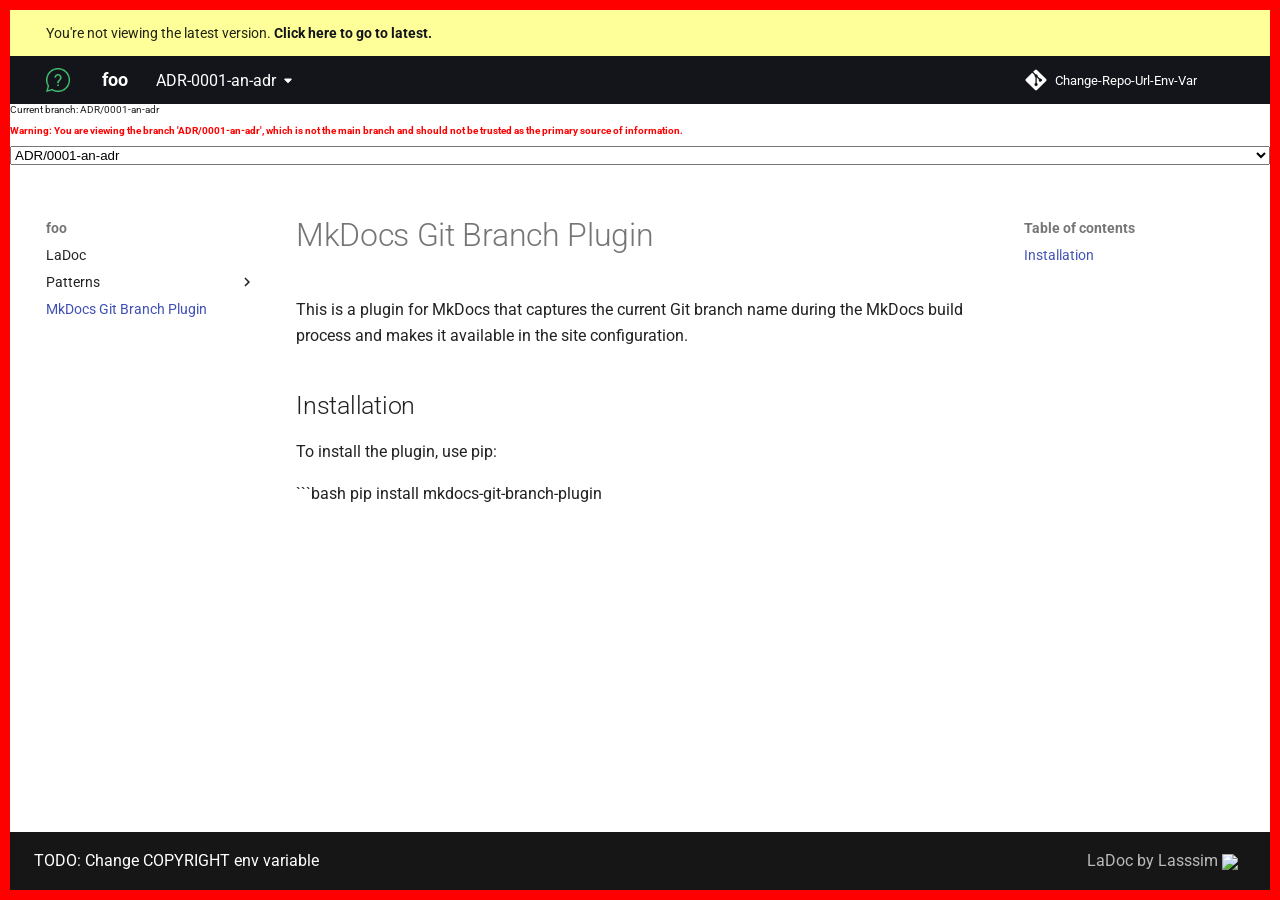
==== ADR-0001-an-adr/mkdocs_git_branch_plugin/index.html @ c7500084 "Deployed 7ccd0b5 to ADR-0001-an-adr with MkDocs 1.6.0 and mike 2.1.1" ====
<!doctype html>
<html lang="en" class="no-js">
  <head>
    
      <meta charset="utf-8">
      <meta name="viewport" content="width=device-width,initial-scale=1">
      
      
      
      
        <link rel="prev" href="../doc/patterns/video/">
      
      
      
      <link rel="icon" href="../assets/images/favicon.png">
      <meta name="generator" content="mkdocs-1.6.0, mkdocs-material-9.5.26">
    
    
      
        <title>MkDocs Git Branch Plugin - foo</title>
      
    
    
    
      <link rel="stylesheet" href="../assets/stylesheets/main.6543a935.min.css">
      
        
        <link rel="stylesheet" href="../assets/stylesheets/palette.06af60db.min.css">
      
      


    


    
    <style>

      
      body {
        border: 10px solid red;
      }
    </style>
    


    <style>
      .play-button-svg {
        width: 200px;
        height: auto;
        margin: 0 auto;
        margin-top: 10%;
        transition: 1s; 
        fill:#7c7c7c; 
        opacity: .5;
      }

      .play-button-svg:hover {
        fill: #a41d33;
        opacity: 1;
      }

      body > header > nav > a > img {
        width: 100% !important;
      }

    </style>


    
    
      
    
    <script src="https://cdnjs.cloudflare.com/ajax/libs/svg.js/3.1.1/svg.min.js" integrity="sha512-Aj0P6wguH3GVlCfbvTyMM90Zq886ePyMEYlZooRfx+3wcSYyUa6Uv4iAjoJ7yiWdKamqQzKp7yr/TkMQ8EEWbQ==" crossorigin="anonymous" referrerpolicy="no-referrer"></script>

    
      
        
        
        <link rel="preconnect" href="https://fonts.gstatic.com" crossorigin>
        <link rel="stylesheet" href="https://fonts.googleapis.com/css?family=Roboto:300,300i,400,400i,700,700i%7CRoboto+Mono:400,400i,700,700i&display=fallback">
        <style>:root{--md-text-font:"Roboto";--md-code-font:"Roboto Mono"}</style>
      
    
    
    <script>__md_scope=new URL("..",location),__md_hash=e=>[...e].reduce((e,_)=>(e<<5)-e+_.charCodeAt(0),0),__md_get=(e,_=localStorage,t=__md_scope)=>JSON.parse(_.getItem(t.pathname+"."+e)),__md_set=(e,_,t=localStorage,a=__md_scope)=>{try{t.setItem(a.pathname+"."+e,JSON.stringify(_))}catch(e){}}</script>
    
      

    
    
    
   <link href="../assets/stylesheets/glightbox.min.css" rel="stylesheet"/><style>
    html.glightbox-open { overflow: initial; height: 100%; }
    .gslide-title { margin-top: 0px; user-select: text; }
    .gslide-desc { color: #666; user-select: text; }
    .gslide-image img { background: white; }
    .gscrollbar-fixer { padding-right: 15px; }
    .gdesc-inner { font-size: 0.75rem; }
    body[data-md-color-scheme="slate"] .gdesc-inner { background: var(--md-default-bg-color);}
    body[data-md-color-scheme="slate"] .gslide-title { color: var(--md-default-fg-color);}
    body[data-md-color-scheme="slate"] .gslide-desc { color: var(--md-default-fg-color);}</style> <script src="../assets/javascripts/glightbox.min.js"></script></head>
  
  
    
    
    
    
    
    <body dir="ltr" data-md-color-scheme="default" data-md-color-primary="black" data-md-color-accent="indigo">
  
    
    <input class="md-toggle" data-md-toggle="drawer" type="checkbox" id="__drawer" autocomplete="off">
    <input class="md-toggle" data-md-toggle="search" type="checkbox" id="__search" autocomplete="off">
    <label class="md-overlay" for="__drawer"></label>
    <div data-md-component="skip">
      
        
        <a href="#mkdocs-git-branch-plugin" class="md-skip">
          Skip to content
        </a>
      
    </div>
    <div data-md-component="announce">
      
    </div>
    
      <div data-md-color-scheme="default" data-md-component="outdated" hidden>
        
          <aside class="md-banner md-banner--warning">
            <div class="md-banner__inner md-grid md-typeset">
              
  You're not viewing the latest version.
  <a href="../.."> 
    <strong>Click here to go to latest.</strong>
  </a>

            </div>
            <script>var el=document.querySelector("[data-md-component=outdated]"),outdated=__md_get("__outdated",sessionStorage);!0===outdated&&el&&(el.hidden=!1)</script>
          </aside>
        
      </div>
    
    
  
      

  

<header class="md-header md-header--shadow" data-md-component="header">
  <nav class="md-header__inner md-grid" aria-label="Header">
    <a href=".." title="foo" class="md-header__button md-logo" aria-label="foo" data-md-component="logo">
      
  <img src="../assets/images/logo.png" alt="logo">

    </a>
    <label class="md-header__button md-icon" for="__drawer">
      
      <svg xmlns="http://www.w3.org/2000/svg" viewBox="0 0 24 24"><path d="M3 6h18v2H3V6m0 5h18v2H3v-2m0 5h18v2H3v-2Z"/></svg>
    </label>
    <div class="md-header__title" data-md-component="header-title">
      <div class="md-header__ellipsis">
        <div class="md-header__topic">
          <span class="md-ellipsis">
            foo
          </span>
        </div>
        <div class="md-header__topic" data-md-component="header-topic">
          <span class="md-ellipsis">
            
              MkDocs Git Branch Plugin
            
          </span>
        </div>
      </div>
    </div>
    
      
    
    
    
    
    
      <div class="md-header__source">
        <a href="https://change-repo-url-env-var/me" title="Go to repository" class="md-source" data-md-component="source">
  <div class="md-source__icon md-icon">
    
    <svg xmlns="http://www.w3.org/2000/svg" viewBox="0 0 448 512"><!--! Font Awesome Free 6.5.2 by @fontawesome - https://fontawesome.com License - https://fontawesome.com/license/free (Icons: CC BY 4.0, Fonts: SIL OFL 1.1, Code: MIT License) Copyright 2024 Fonticons, Inc.--><path d="M439.55 236.05 244 40.45a28.87 28.87 0 0 0-40.81 0l-40.66 40.63 51.52 51.52c27.06-9.14 52.68 16.77 43.39 43.68l49.66 49.66c34.23-11.8 61.18 31 35.47 56.69-26.49 26.49-70.21-2.87-56-37.34L240.22 199v121.85c25.3 12.54 22.26 41.85 9.08 55a34.34 34.34 0 0 1-48.55 0c-17.57-17.6-11.07-46.91 11.25-56v-123c-20.8-8.51-24.6-30.74-18.64-45L142.57 101 8.45 235.14a28.86 28.86 0 0 0 0 40.81l195.61 195.6a28.86 28.86 0 0 0 40.8 0l194.69-194.69a28.86 28.86 0 0 0 0-40.81z"/></svg>
  </div>
  <div class="md-source__repository">
    Change-Repo-Url-Env-Var
  </div>
</a>
      </div>
    
  </nav>
  
</header>
    

  
    Current branch: ADR/0001-an-adr

    
      <p style="color: red; font-weight: bold;">Warning: You are viewing the branch 'ADR/0001-an-adr', which is not the main branch and should not be trusted as the primary source of information.</p>
       

    <select id="branchSelect" onchange="location = this.value;">
      
        <option value="/main">main</option>
      
        <option value="/ADR/0001-an-adr">ADR/0001-an-adr</option>
      
    </select>

    <script>
      document.getElementById("branchSelect").value = "/ADR/0001-an-adr";
    </script>
  




    <div class="md-container" data-md-component="container">
      
      
        
          
        
      
      <main class="md-main" data-md-component="main">
        <div class="md-main__inner md-grid">
          
            
              
              <div class="md-sidebar md-sidebar--primary" data-md-component="sidebar" data-md-type="navigation" >
                <div class="md-sidebar__scrollwrap">
                  <div class="md-sidebar__inner">
                    



<nav class="md-nav md-nav--primary" aria-label="Navigation" data-md-level="0">
  <label class="md-nav__title" for="__drawer">
    <a href=".." title="foo" class="md-nav__button md-logo" aria-label="foo" data-md-component="logo">
      
  <img src="../assets/images/logo.png" alt="logo">

    </a>
    foo
  </label>
  
    <div class="md-nav__source">
      <a href="https://change-repo-url-env-var/me" title="Go to repository" class="md-source" data-md-component="source">
  <div class="md-source__icon md-icon">
    
    <svg xmlns="http://www.w3.org/2000/svg" viewBox="0 0 448 512"><!--! Font Awesome Free 6.5.2 by @fontawesome - https://fontawesome.com License - https://fontawesome.com/license/free (Icons: CC BY 4.0, Fonts: SIL OFL 1.1, Code: MIT License) Copyright 2024 Fonticons, Inc.--><path d="M439.55 236.05 244 40.45a28.87 28.87 0 0 0-40.81 0l-40.66 40.63 51.52 51.52c27.06-9.14 52.68 16.77 43.39 43.68l49.66 49.66c34.23-11.8 61.18 31 35.47 56.69-26.49 26.49-70.21-2.87-56-37.34L240.22 199v121.85c25.3 12.54 22.26 41.85 9.08 55a34.34 34.34 0 0 1-48.55 0c-17.57-17.6-11.07-46.91 11.25-56v-123c-20.8-8.51-24.6-30.74-18.64-45L142.57 101 8.45 235.14a28.86 28.86 0 0 0 0 40.81l195.61 195.6a28.86 28.86 0 0 0 40.8 0l194.69-194.69a28.86 28.86 0 0 0 0-40.81z"/></svg>
  </div>
  <div class="md-source__repository">
    Change-Repo-Url-Env-Var
  </div>
</a>
    </div>
  
  <ul class="md-nav__list" data-md-scrollfix>
    
      
      
  
  
  
  
    <li class="md-nav__item">
      <a href=".." class="md-nav__link">
        
  
  <span class="md-ellipsis">
    LaDoc
  </span>
  

      </a>
    </li>
  

    
      
      
  
  
  
  
    
    
    
    
    <li class="md-nav__item md-nav__item--nested">
      
        
        
        <input class="md-nav__toggle md-toggle " type="checkbox" id="__nav_2" >
        
          
          <label class="md-nav__link" for="__nav_2" id="__nav_2_label" tabindex="0">
            
  
  <span class="md-ellipsis">
    Patterns
  </span>
  

            <span class="md-nav__icon md-icon"></span>
          </label>
        
        <nav class="md-nav" data-md-level="1" aria-labelledby="__nav_2_label" aria-expanded="false">
          <label class="md-nav__title" for="__nav_2">
            <span class="md-nav__icon md-icon"></span>
            Patterns
          </label>
          <ul class="md-nav__list" data-md-scrollfix>
            
              
                
  
  
  
  
    <li class="md-nav__item">
      <a href="../doc/patterns/code/" class="md-nav__link">
        
  
  <span class="md-ellipsis">
    Code
  </span>
  

      </a>
    </li>
  

              
            
              
                
  
  
  
  
    <li class="md-nav__item">
      <a href="../doc/patterns/svg_animation/" class="md-nav__link">
        
  
  <span class="md-ellipsis">
    Svg animation
  </span>
  

      </a>
    </li>
  

              
            
              
                
  
  
  
  
    <li class="md-nav__item">
      <a href="../doc/patterns/using_the_docs/" class="md-nav__link">
        
  
  <span class="md-ellipsis">
    Using the docs
  </span>
  

      </a>
    </li>
  

              
            
              
                
  
  
  
  
    <li class="md-nav__item">
      <a href="../doc/patterns/video/" class="md-nav__link">
        
  
  <span class="md-ellipsis">
    Video
  </span>
  

      </a>
    </li>
  

              
            
          </ul>
        </nav>
      
    </li>
  

    
      
      
  
  
    
  
  
  
    <li class="md-nav__item md-nav__item--active">
      
      <input class="md-nav__toggle md-toggle" type="checkbox" id="__toc">
      
      
        
      
      
        <label class="md-nav__link md-nav__link--active" for="__toc">
          
  
  <span class="md-ellipsis">
    MkDocs Git Branch Plugin
  </span>
  

          <span class="md-nav__icon md-icon"></span>
        </label>
      
      <a href="./" class="md-nav__link md-nav__link--active">
        
  
  <span class="md-ellipsis">
    MkDocs Git Branch Plugin
  </span>
  

      </a>
      
        

<nav class="md-nav md-nav--secondary" aria-label="Table of contents">
  
  
  
    
  
  
    <label class="md-nav__title" for="__toc">
      <span class="md-nav__icon md-icon"></span>
      Table of contents
    </label>
    <ul class="md-nav__list" data-md-component="toc" data-md-scrollfix>
      
        <li class="md-nav__item">
  <a href="#installation" class="md-nav__link">
    <span class="md-ellipsis">
      Installation
    </span>
  </a>
  
</li>
      
    </ul>
  
</nav>
      
    </li>
  

    
  </ul>
</nav>
                  </div>
                </div>
              </div>
            
            
              
              <div class="md-sidebar md-sidebar--secondary" data-md-component="sidebar" data-md-type="toc" >
                <div class="md-sidebar__scrollwrap">
                  <div class="md-sidebar__inner">
                    

<nav class="md-nav md-nav--secondary" aria-label="Table of contents">
  
  
  
    
  
  
    <label class="md-nav__title" for="__toc">
      <span class="md-nav__icon md-icon"></span>
      Table of contents
    </label>
    <ul class="md-nav__list" data-md-component="toc" data-md-scrollfix>
      
        <li class="md-nav__item">
  <a href="#installation" class="md-nav__link">
    <span class="md-ellipsis">
      Installation
    </span>
  </a>
  
</li>
      
    </ul>
  
</nav>
                  </div>
                </div>
              </div>
            
          
          
            <div class="md-content" data-md-component="content">
              <article class="md-content__inner md-typeset">
                
                  

  
  


<div><h1 id="mkdocs-git-branch-plugin">MkDocs Git Branch Plugin</h1>
<p>This is a plugin for MkDocs that captures the current Git branch name during the MkDocs build process and makes it available in the site configuration.</p>
<h2 id="installation">Installation</h2>
<p>To install the plugin, use pip:</p>
<p>```bash
pip install mkdocs-git-branch-plugin</p></div>












                
              </article>
            </div>
          
          
<script>var target=document.getElementById(location.hash.slice(1));target&&target.name&&(target.checked=target.name.startsWith("__tabbed_"))</script>
        </div>
        
      </main>
      
        <!--
  Copyright (c) 2016-2021 Martin Donath <martin.donath@squidfunk.com>

  Permission is hereby granted, free of charge, to any person obtaining a copy
  of this software and associated documentation files (the "Software"), to
  deal in the Software without restriction, including without limitation the
  rights to use, copy, modify, merge, publish, distribute, sublicense, and/or
  sell copies of the Software, and to permit persons to whom the Software is
  furnished to do so, subject to the following conditions:

  The above copyright notice and this permission notice shall be included in
  all copies or substantial portions of the Software.

  THE SOFTWARE IS PROVIDED "AS IS", WITHOUT WARRANTY OF ANY KIND, EXPRESS OR
  IMPLIED, INCLUDING BUT NOT LIMITED TO THE WARRANTIES OF MERCHANTABILITY,
  FITNESS FOR A PARTICULAR PURPOSE AND NON-INFRINGEMENT. IN NO EVENT SHALL THE
  AUTHORS OR COPYRIGHT HOLDERS BE LIABLE FOR ANY CLAIM, DAMAGES OR OTHER
  LIABILITY, WHETHER IN AN ACTION OF CONTRACT, TORT OR OTHERWISE, ARISING
  FROM, OUT OF OR IN CONNECTION WITH THE SOFTWARE OR THE USE OR OTHER DEALINGS
  IN THE SOFTWARE.
-->



<!-- Footer -->
<footer class="md-footer">


  <!-- Further information -->
  <div class="md-footer-meta md-typeset">
    <div class="md-footer-meta__inner md-grid">

      <!-- Copyright and theme information -->
      <div class="md-footer-copyright" style="padding: 0.6rem 0;">
        
          <div class="md-footer-copyright__highlight">
            TODO: Change COPYRIGHT env variable
          </div>
        
      </div>

      <div class="md-social">
        <a href="https://github.com/lasssim/ladoc">
          LaDoc by Lasssim 
          <img src="/img/lasssim_icon.svg" width="25px" style="vertical-align: middle;"> 
        </a>
      </div>

      <!-- Social links -->
    </div>
  </div>
</footer>
      
    </div>
    <div class="md-dialog" data-md-component="dialog">
      <div class="md-dialog__inner md-typeset"></div>
    </div>
    
    
    <script id="__config" type="application/json">{"base": "..", "features": [], "search": "../assets/javascripts/workers/search.b8dbb3d2.min.js", "translations": {"clipboard.copied": "Copied to clipboard", "clipboard.copy": "Copy to clipboard", "search.result.more.one": "1 more on this page", "search.result.more.other": "# more on this page", "search.result.none": "No matching documents", "search.result.one": "1 matching document", "search.result.other": "# matching documents", "search.result.placeholder": "Type to start searching", "search.result.term.missing": "Missing", "select.version": "Select version"}, "version": {"default": "main", "provider": "mike"}}</script>
    
    
    
      <script src="../assets/javascripts/bundle.ad660dcc.min.js"></script>
      
    

    <script>

    </script>

    <script>
    var elements = document.getElementsByClassName("lightgallery");
    for(var i=0; i<elements.length; i++) {
       lightGallery(elements[i]);
    }
    </script>

    <script>

    // https://codesandbox.io/s/move-dot-along-a-curve-uvbx6?file=/src/dot.js:0-751

    class AnimationSubject {

      constructor (svg, animation_subject) {
        this.svg = svg;
        this.animation_subject = animation_subject;

        this.hide();
        
        let bbox = this.animation_subject.getBBox();
        this.offset_x = bbox.x + bbox.width/2;
        this.offset_y = bbox.y + bbox.height/2;
      }

      move_to(point) {
        this.animation_subject.setAttribute(
          "transform",
          `translate(${point.x - this.offset_x}, ${point.y - this.offset_y})`
        );
        this.show();
      }


      hide() {
        this.animation_subject.style.display = "none";
      }

      show() {
        this.animation_subject.style.display = "block";
      }

    }

    class AnimationPath {
      constructor (svg, path) {
        this.svg = svg;
        this.path = path;

        this.hide();
      }

      draw_to(u) {
        let current_length = this.path.getTotalLength()-this.path.getTotalLength()*u;
        this.path.style.strokeDasharray = this.path.getTotalLength();
        this.path.style.strokeDashoffset = current_length;
        this.show();
      }

      hide() {
        this.path.style.display = "none";
      }

      show() {
        this.path.style.display = "block";
      }


    }

    class AnimationBase {

      constructor (svg, animator_element) {
        this.svg = svg;
        this.animator_element = animator_element;
        this.settings = animator_element.dataset;
        this.promise = null;

        let animation_object_id = this.settings["animates_object"];
        let animation_object_element = svg.querySelector(`[data-animation_object_id="${animation_object_id}"]`);

        let animation_object = null;
        if (this.settings["animation_clone_object"]) {
          animation_object = this.clone_subject(animation_object_element);
        } else {
          animation_object = animation_object_element;
        }
        
        this.animation_object = SVG(animation_object);

        this.hide();

        this.duration = parseInt(this.settings["animation_duration"]);
        this.times    = parseInt(this.settings["animation_times"]);
        this.fade_out_on_finish = this.settings["animation_fade_out_on_finish"];
      }

      start() {
        this.show();
        return this.promise = new Promise(resolve => {
          this.promise_resolve = resolve;
          var runner = this.animation_object.animate({ duration: this.duration, times: this.times });
          runner.after(this.onFinish.bind(this));
          this.animate(runner);
        });
      }

      animate(runner) {
        throw new Error('animate() must be implemented!');
      }

      onFinish() {
        console.log("Animation finished", this);
        if (this.fade_out_on_finish) {
          this.fade_out();
        }
        this.promise_resolve();
      }

      pause() {
      }

      resume() {
      }

      fade_out() {
        this.animation_object.animate().attr("opacity", 0).after(() => {
          this.hide();
        });
      }

      fade_in() {
        this.show();
        this.animation_object.attr("opacity", 0);
        this.animation_object.animate().attr("opacity", 1)
      }

      hide() {
        this.animation_object.hide();
      }

      show() {
        this.animation_object.attr("opacity", 1);
        this.animation_object.show();
      }

      clone_subject(animation_subject_element) {
        let new_node = animation_subject_element.cloneNode(true);
        this.svg.appendChild(new_node);
        return new_node;
      }
    }

    class AnimationFadeIn extends AnimationBase {
      constructor (svg, animator_element) {
        super(svg, animator_element);
        this.hide();
      }

      animate(runner) {
        this.fade_in();
      }
    }

    class AnimationRotate extends AnimationBase {
      constructor (svg, animator_element) {
        super(svg, animator_element);
        this.degrees = parseInt(this.settings["animation_degrees"]);
      }

      animate(runner) {
        runner.rotate(this.degrees);
      }
    }

    class AnimationMoveOnPath extends AnimationBase {
      constructor (svg, animator_element) {
        super(svg, animator_element);
        this.path = SVG(this.animator_element.querySelector("path"));
        this.path.hide();
        this.length = this.path.length();
      }

      animate(runner) {
        runner.during((pos) => {
          var p = this.path.pointAt(pos * this.length)
          this.animation_object.center(p.x, p.y)
        })
      }
    }


    class AnimationMoveOnPath2 {
      constructor (svg, animation_path_element, on_finish) {
        this.svg = svg;
        this.animation_path_element = animation_path_element.querySelector("path");
        this.animation_path = new AnimationPath(svg, this.animation_path_element);
        this.settings = animation_path_element.dataset;
        this.promise = null;

        let animation_object_id = this.settings["animates_object"];
        let animation_object_element = svg.querySelector(`[data-animation_object_id="${animation_object_id}"]`);

        let animation_subject = null;
        if (this.settings["animation_clone_object"]) {
          animation_subject = this.clone_subject(animation_object_element);
        } else {
          animation_subject = animation_object_element;
        }

        this.animation_subject = new AnimationSubject(this.svg, animation_subject)
      
        this.u = 0;
        this.isAnimating = true;
        this.duration = parseInt(animation_path_element.dataset["animation_duration"]);
      }


      start() {
        return this.promise = new Promise(resolve => {
          this.u = 0;
          this.tZero = Date.now();
          requestAnimationFrame(() => this.run());
          this.promise_resolve = resolve;
        });
      }

      run() {
        if (!this.isAnimating) {
          return;
        }

        this.u += (Date.now() - this.tZero) / this.duration;
        this.tZero = Date.now();

        if (this.u < 1) {
          // Keep requesting frames, till animation is ready
          requestAnimationFrame(() => this.run());
        
          let point = this.animation_path_element.getPointAtLength(this.u * this.animation_path_element.getTotalLength());
          this.animation_subject.move_to(point);

        } else {
          this.u = 1;
          this.onFinish();
        }

        if (!this.settings["animation_hide_path"]) {
          this.animation_path.draw_to(this.u);
        }
      }

      onFinish() {
        console.log("finished", this);
        this.promise_resolve();
      }

      pause() {
        this.isAnimating = false;
      }

      resume() {
        this.tZero = Date.now();
        this.isAnimating = true;
        requestAnimationFrame(() => this.run());
      }

      clone_subject(animation_subject_element) {
        let new_node = animation_subject_element.cloneNode(true);
        this.svg.appendChild(new_node);
        return new_node;
      }
    }

    class SVGAnimation {
      constructor (svg, animation_elements) {
        this.svg = svg

        this.animation_sequence = Array.from(animation_elements).reduce((r, a) => {
          let animation_order = parseFloat(a.dataset["animation_order"])*10000000;
          let animation_class = eval("Animation" + a.dataset["animation_type"]);
          let animation = new animation_class(svg, a);
          console.log(animation_order);
          r[animation_order] = [...r[animation_order] || [], animation];
          return r;
        }, {});

        //this.add_play_button2();
        this.add_play_button();
      }

      run() {
        console.log(this.animation_sequence);
        this.animate_step(Object.entries(this.animation_sequence));

      }

      animate_step(animation_sequence) {
        let current_animation_step = animation_sequence.shift();
        console.log(current_animation_step);
        if (current_animation_step) {
          let current_animation_step_promises = current_animation_step[1].map(
            animation => animation.start()
          );
          
          return Promise.all(current_animation_step_promises).then(
            _ => this.animate_step(animation_sequence)
          );
        } else {
          return Promise.resolve();
        }
      }

      add_play_button() {
        let play_button = this.svg.querySelector(`[data-animation_play_button="1"]`);

        if (play_button) {
//          play_button.remove();
//          this.svg.appendChild(play_button);
          play_button.querySelector("path").removeAttribute("pointer-events");
          play_button.setAttribute("class", "play-button-svg");
          play_button.onclick = () => this.run();
        }
      }

      add_play_button2() {
        var circle = document.createElementNS("http://www.w3.org/2000/svg", "ellipse");
        circle.setAttributeNS(null, "cx", 303);
        circle.setAttributeNS(null, "cy", 421);
        circle.setAttributeNS(null, "rx", 40);
        circle.setAttributeNS(null, "ry", 40);
        circle.setAttributeNS(null, "fill", "#212f37");
        circle.setAttributeNS(null, "stroke-width", 4);
        
        var arrow = document.createElementNS("http://www.w3.org/2000/svg", "path");
        arrow.setAttributeNS(null, "d", "M 288 394.34 L 328 421 L 288 447.67 Z");
        
        var g = document.createElementNS("http://www.w3.org/2000/svg", "g");
        g.setAttribute("class", "play-button-svg");

        var g_element = this.svg.appendChild(g);
        g.appendChild(circle);
        g.appendChild(arrow);

        var self = this;
        g.onclick = function() {
          self.run();
        }
      }
    }

    svgs = document.getElementsByTagName("svg");

    animatable_svgs = [];

    for (let svg of svgs) {
      animation_elements = svg.querySelectorAll('[data-animation_type]');
      if (animation_elements.length > 0) {
        svg_animation = new SVGAnimation(svg, animation_elements);
        animatable_svgs.push(svg_animation);
      }
    }

    //animatable_svgs[0].run();

    </script>

  <script id="init-glightbox">const lightbox = GLightbox({"touchNavigation": true, "loop": false, "zoomable": true, "draggable": true, "openEffect": "zoom", "closeEffect": "zoom", "slideEffect": "slide"});
document$.subscribe(() => { lightbox.reload() });
</script></body>
</html>
---- ADR-0001-an-adr/assets/stylesheets/main.6543a935.min.css ----
@charset "UTF-8";html{-webkit-text-size-adjust:none;-moz-text-size-adjust:none;text-size-adjust:none;box-sizing:border-box}*,:after,:before{box-sizing:inherit}@media (prefers-reduced-motion){*,:after,:before{transition:none!important}}body{margin:0}a,button,input,label{-webkit-tap-highlight-color:transparent}a{color:inherit;text-decoration:none}hr{border:0;box-sizing:initial;display:block;height:.05rem;overflow:visible;padding:0}small{font-size:80%}sub,sup{line-height:1em}img{border-style:none}table{border-collapse:initial;border-spacing:0}td,th{font-weight:400;vertical-align:top}button{background:#0000;border:0;font-family:inherit;font-size:inherit;margin:0;padding:0}input{border:0;outline:none}:root{--md-primary-fg-color:#4051b5;--md-primary-fg-color--light:#5d6cc0;--md-primary-fg-color--dark:#303fa1;--md-primary-bg-color:#fff;--md-primary-bg-color--light:#ffffffb3;--md-accent-fg-color:#526cfe;--md-accent-fg-color--transparent:#526cfe1a;--md-accent-bg-color:#fff;--md-accent-bg-color--light:#ffffffb3}[data-md-color-scheme=default]{color-scheme:light}[data-md-color-scheme=default] img[src$="#gh-dark-mode-only"],[data-md-color-scheme=default] img[src$="#only-dark"]{display:none}:root,[data-md-color-scheme=default]{--md-hue:225deg;--md-default-fg-color:#000000de;--md-default-fg-color--light:#0000008a;--md-default-fg-color--lighter:#00000052;--md-default-fg-color--lightest:#00000012;--md-default-bg-color:#fff;--md-default-bg-color--light:#ffffffb3;--md-default-bg-color--lighter:#ffffff4d;--md-default-bg-color--lightest:#ffffff1f;--md-code-fg-color:#36464e;--md-code-bg-color:#f5f5f5;--md-code-hl-color:#4287ff;--md-code-hl-color--light:#4287ff1a;--md-code-hl-number-color:#d52a2a;--md-code-hl-special-color:#db1457;--md-code-hl-function-color:#a846b9;--md-code-hl-constant-color:#6e59d9;--md-code-hl-keyword-color:#3f6ec6;--md-code-hl-string-color:#1c7d4d;--md-code-hl-name-color:var(--md-code-fg-color);--md-code-hl-operator-color:var(--md-default-fg-color--light);--md-code-hl-punctuation-color:var(--md-default-fg-color--light);--md-code-hl-comment-color:var(--md-default-fg-color--light);--md-code-hl-generic-color:var(--md-default-fg-color--light);--md-code-hl-variable-color:var(--md-default-fg-color--light);--md-typeset-color:var(--md-default-fg-color);--md-typeset-a-color:var(--md-primary-fg-color);--md-typeset-del-color:#f5503d26;--md-typeset-ins-color:#0bd57026;--md-typeset-kbd-color:#fafafa;--md-typeset-kbd-accent-color:#fff;--md-typeset-kbd-border-color:#b8b8b8;--md-typeset-mark-color:#ffff0080;--md-typeset-table-color:#0000001f;--md-typeset-table-color--light:rgba(0,0,0,.035);--md-admonition-fg-color:var(--md-default-fg-color);--md-admonition-bg-color:var(--md-default-bg-color);--md-warning-fg-color:#000000de;--md-warning-bg-color:#ff9;--md-footer-fg-color:#fff;--md-footer-fg-color--light:#ffffffb3;--md-footer-fg-color--lighter:#ffffff73;--md-footer-bg-color:#000000de;--md-footer-bg-color--dark:#00000052;--md-shadow-z1:0 0.2rem 0.5rem #0000000d,0 0 0.05rem #0000001a;--md-shadow-z2:0 0.2rem 0.5rem #0000001a,0 0 0.05rem #00000040;--md-shadow-z3:0 0.2rem 0.5rem #0003,0 0 0.05rem #00000059}.md-icon svg{fill:currentcolor;display:block;height:1.2rem;width:1.2rem}body{-webkit-font-smoothing:antialiased;-moz-osx-font-smoothing:grayscale;--md-text-font-family:var(--md-text-font,_),-apple-system,BlinkMacSystemFont,Helvetica,Arial,sans-serif;--md-code-font-family:var(--md-code-font,_),SFMono-Regular,Consolas,Menlo,monospace}aside,body,input{font-feature-settings:"kern","liga";color:var(--md-typeset-color);font-family:var(--md-text-font-family)}code,kbd,pre{font-feature-settings:"kern";font-family:var(--md-code-font-family)}:root{--md-typeset-table-sort-icon:url('data:image/svg+xml;charset=utf-8,<svg xmlns="http://www.w3.org/2000/svg" viewBox="0 0 24 24"><path d="m18 21-4-4h3V7h-3l4-4 4 4h-3v10h3M2 19v-2h10v2M2 13v-2h7v2M2 7V5h4v2H2Z"/></svg>');--md-typeset-table-sort-icon--asc:url('data:image/svg+xml;charset=utf-8,<svg xmlns="http://www.w3.org/2000/svg" viewBox="0 0 24 24"><path d="M19 17h3l-4 4-4-4h3V3h2M2 17h10v2H2M6 5v2H2V5m0 6h7v2H2v-2Z"/></svg>');--md-typeset-table-sort-icon--desc:url('data:image/svg+xml;charset=utf-8,<svg xmlns="http://www.w3.org/2000/svg" viewBox="0 0 24 24"><path d="M19 7h3l-4-4-4 4h3v14h2M2 17h10v2H2M6 5v2H2V5m0 6h7v2H2v-2Z"/></svg>')}.md-typeset{-webkit-print-color-adjust:exact;color-adjust:exact;font-size:.8rem;line-height:1.6}@media print{.md-typeset{font-size:.68rem}}.md-typeset blockquote,.md-typeset dl,.md-typeset figure,.md-typeset ol,.md-typeset pre,.md-typeset ul{margin-bottom:1em;margin-top:1em}.md-typeset h1{color:var(--md-default-fg-color--light);font-size:2em;line-height:1.3;margin:0 0 1.25em}.md-typeset h1,.md-typeset h2{font-weight:300;letter-spacing:-.01em}.md-typeset h2{font-size:1.5625em;line-height:1.4;margin:1.6em 0 .64em}.md-typeset h3{font-size:1.25em;font-weight:400;letter-spacing:-.01em;line-height:1.5;margin:1.6em 0 .8em}.md-typeset h2+h3{margin-top:.8em}.md-typeset h4{font-weight:700;letter-spacing:-.01em;margin:1em 0}.md-typeset h5,.md-typeset h6{color:var(--md-default-fg-color--light);font-size:.8em;font-weight:700;letter-spacing:-.01em;margin:1.25em 0}.md-typeset h5{text-transform:uppercase}.md-typeset hr{border-bottom:.05rem solid var(--md-default-fg-color--lightest);display:flow-root;margin:1.5em 0}.md-typeset a{color:var(--md-typeset-a-color);word-break:break-word}.md-typeset a,.md-typeset a:before{transition:color 125ms}.md-typeset a:focus,.md-typeset a:hover{color:var(--md-accent-fg-color)}.md-typeset a:focus code,.md-typeset a:hover code{background-color:var(--md-accent-fg-color--transparent)}.md-typeset a code{color:currentcolor;transition:background-color 125ms}.md-typeset a.focus-visible{outline-color:var(--md-accent-fg-color);outline-offset:.2rem}.md-typeset code,.md-typeset kbd,.md-typeset pre{color:var(--md-code-fg-color);direction:ltr;font-variant-ligatures:none}@media print{.md-typeset code,.md-typeset kbd,.md-typeset pre{white-space:pre-wrap}}.md-typeset code{background-color:var(--md-code-bg-color);border-radius:.1rem;-webkit-box-decoration-break:clone;box-decoration-break:clone;font-size:.85em;padding:0 .2941176471em;word-break:break-word}.md-typeset code:not(.focus-visible){-webkit-tap-highlight-color:transparent;outline:none}.md-typeset pre{display:flow-root;line-height:1.4;position:relative}.md-typeset pre>code{-webkit-box-decoration-break:slice;box-decoration-break:slice;box-shadow:none;display:block;margin:0;outline-color:var(--md-accent-fg-color);overflow:auto;padding:.7720588235em 1.1764705882em;scrollbar-color:var(--md-default-fg-color--lighter) #0000;scrollbar-width:thin;touch-action:auto;word-break:normal}.md-typeset pre>code:hover{scrollbar-color:var(--md-accent-fg-color) #0000}.md-typeset pre>code::-webkit-scrollbar{height:.2rem;width:.2rem}.md-typeset pre>code::-webkit-scrollbar-thumb{background-color:var(--md-default-fg-color--lighter)}.md-typeset pre>code::-webkit-scrollbar-thumb:hover{background-color:var(--md-accent-fg-color)}.md-typeset kbd{background-color:var(--md-typeset-kbd-color);border-radius:.1rem;box-shadow:0 .1rem 0 .05rem var(--md-typeset-kbd-border-color),0 .1rem 0 var(--md-typeset-kbd-border-color),0 -.1rem .2rem var(--md-typeset-kbd-accent-color) inset;color:var(--md-default-fg-color);display:inline-block;font-size:.75em;padding:0 .6666666667em;vertical-align:text-top;word-break:break-word}.md-typeset mark{background-color:var(--md-typeset-mark-color);-webkit-box-decoration-break:clone;box-decoration-break:clone;color:inherit;word-break:break-word}.md-typeset abbr{border-bottom:.05rem dotted var(--md-default-fg-color--light);cursor:help;text-decoration:none}.md-typeset small{opacity:.75}[dir=ltr] .md-typeset sub,[dir=ltr] .md-typeset sup{margin-left:.078125em}[dir=rtl] .md-typeset sub,[dir=rtl] .md-typeset sup{margin-right:.078125em}[dir=ltr] .md-typeset blockquote{padding-left:.6rem}[dir=rtl] .md-typeset blockquote{padding-right:.6rem}[dir=ltr] .md-typeset blockquote{border-left:.2rem solid var(--md-default-fg-color--lighter)}[dir=rtl] .md-typeset blockquote{border-right:.2rem solid var(--md-default-fg-color--lighter)}.md-typeset blockquote{color:var(--md-default-fg-color--light);margin-left:0;margin-right:0}.md-typeset ul{list-style-type:disc}[dir=ltr] .md-typeset ol,[dir=ltr] .md-typeset ul{margin-left:.625em}[dir=rtl] .md-typeset ol,[dir=rtl] .md-typeset ul{margin-right:.625em}.md-typeset ol,.md-typeset ul{padding:0}.md-typeset ol:not([hidden]),.md-typeset ul:not([hidden]){display:flow-root}.md-typeset ol ol,.md-typeset ul ol{list-style-type:lower-alpha}.md-typeset ol ol ol,.md-typeset ul ol ol{list-style-type:lower-roman}[dir=ltr] .md-typeset ol li,[dir=ltr] .md-typeset ul li{margin-left:1.25em}[dir=rtl] .md-typeset ol li,[dir=rtl] .md-typeset ul li{margin-right:1.25em}.md-typeset ol li,.md-typeset ul li{margin-bottom:.5em}.md-typeset ol li blockquote,.md-typeset ol li p,.md-typeset ul li blockquote,.md-typeset ul li p{margin:.5em 0}.md-typeset ol li:last-child,.md-typeset ul li:last-child{margin-bottom:0}[dir=ltr] .md-typeset ol li ol,[dir=ltr] .md-typeset ol li ul,[dir=ltr] .md-typeset ul li ol,[dir=ltr] .md-typeset ul li ul{margin-left:.625em}[dir=rtl] .md-typeset ol li ol,[dir=rtl] .md-typeset ol li ul,[dir=rtl] .md-typeset ul li ol,[dir=rtl] .md-typeset ul li ul{margin-right:.625em}.md-typeset ol li ol,.md-typeset ol li ul,.md-typeset ul li ol,.md-typeset ul li ul{margin-bottom:.5em;margin-top:.5em}[dir=ltr] .md-typeset dd{margin-left:1.875em}[dir=rtl] .md-typeset dd{margin-right:1.875em}.md-typeset dd{margin-bottom:1.5em;margin-top:1em}.md-typeset img,.md-typeset svg,.md-typeset video{height:auto;max-width:100%}.md-typeset img[align=left]{margin:1em 1em 1em 0}.md-typeset img[align=right]{margin:1em 0 1em 1em}.md-typeset img[align]:only-child{margin-top:0}.md-typeset figure{display:flow-root;margin:1em auto;max-width:100%;text-align:center;width:-moz-fit-content;width:fit-content}.md-typeset figure img{display:block;margin:0 auto}.md-typeset figcaption{font-style:italic;margin:1em auto;max-width:24rem}.md-typeset iframe{max-width:100%}.md-typeset table:not([class]){background-color:var(--md-default-bg-color);border:.05rem solid var(--md-typeset-table-color);border-radius:.1rem;display:inline-block;font-size:.64rem;max-width:100%;overflow:auto;touch-action:auto}@media print{.md-typeset table:not([class]){display:table}}.md-typeset table:not([class])+*{margin-top:1.5em}.md-typeset table:not([class]) td>:first-child,.md-typeset table:not([class]) th>:first-child{margin-top:0}.md-typeset table:not([class]) td>:last-child,.md-typeset table:not([class]) th>:last-child{margin-bottom:0}.md-typeset table:not([class]) td:not([align]),.md-typeset table:not([class]) th:not([align]){text-align:left}[dir=rtl] .md-typeset table:not([class]) td:not([align]),[dir=rtl] .md-typeset table:not([class]) th:not([align]){text-align:right}.md-typeset table:not([class]) th{font-weight:700;min-width:5rem;padding:.9375em 1.25em;vertical-align:top}.md-typeset table:not([class]) td{border-top:.05rem solid var(--md-typeset-table-color);padding:.9375em 1.25em;vertical-align:top}.md-typeset table:not([class]) tbody tr{transition:background-color 125ms}.md-typeset table:not([class]) tbody tr:hover{background-color:var(--md-typeset-table-color--light);box-shadow:0 .05rem 0 var(--md-default-bg-color) inset}.md-typeset table:not([class]) a{word-break:normal}.md-typeset table th[role=columnheader]{cursor:pointer}[dir=ltr] .md-typeset table th[role=columnheader]:after{margin-left:.5em}[dir=rtl] .md-typeset table th[role=columnheader]:after{margin-right:.5em}.md-typeset table th[role=columnheader]:after{content:"";display:inline-block;height:1.2em;-webkit-mask-image:var(--md-typeset-table-sort-icon);mask-image:var(--md-typeset-table-sort-icon);-webkit-mask-repeat:no-repeat;mask-repeat:no-repeat;-webkit-mask-size:contain;mask-size:contain;transition:background-color 125ms;vertical-align:text-bottom;width:1.2em}.md-typeset table th[role=columnheader]:hover:after{background-color:var(--md-default-fg-color--lighter)}.md-typeset table th[role=columnheader][aria-sort=ascending]:after{background-color:var(--md-default-fg-color--light);-webkit-mask-image:var(--md-typeset-table-sort-icon--asc);mask-image:var(--md-typeset-table-sort-icon--asc)}.md-typeset table th[role=columnheader][aria-sort=descending]:after{background-color:var(--md-default-fg-color--light);-webkit-mask-image:var(--md-typeset-table-sort-icon--desc);mask-image:var(--md-typeset-table-sort-icon--desc)}.md-typeset__scrollwrap{margin:1em -.8rem;overflow-x:auto;touch-action:auto}.md-typeset__table{display:inline-block;margin-bottom:.5em;padding:0 .8rem}@media print{.md-typeset__table{display:block}}html .md-typeset__table table{display:table;margin:0;overflow:hidden;width:100%}@media screen and (max-width:44.984375em){.md-content__inner>pre{margin:1em -.8rem}.md-content__inner>pre code{border-radius:0}}.md-typeset .md-author{border-radius:100%;display:block;flex-shrink:0;height:1.6rem;overflow:hidden;position:relative;transition:color 125ms,transform 125ms;width:1.6rem}.md-typeset .md-author img{display:block}.md-typeset .md-author--more{background:var(--md-default-fg-color--lightest);color:var(--md-default-fg-color--lighter);font-size:.6rem;font-weight:700;line-height:1.6rem;text-align:center}.md-typeset .md-author--long{height:2.4rem;width:2.4rem}.md-typeset a.md-author{transform:scale(1)}.md-typeset a.md-author img{border-radius:100%;filter:grayscale(100%) opacity(75%);transition:filter 125ms}.md-typeset a.md-author:focus,.md-typeset a.md-author:hover{transform:scale(1.1);z-index:1}.md-typeset a.md-author:focus img,.md-typeset a.md-author:hover img{filter:grayscale(0)}.md-banner{background-color:var(--md-footer-bg-color);color:var(--md-footer-fg-color);overflow:auto}@media print{.md-banner{display:none}}.md-banner--warning{background-color:var(--md-warning-bg-color);color:var(--md-warning-fg-color)}.md-banner__inner{font-size:.7rem;margin:.6rem auto;padding:0 .8rem}[dir=ltr] .md-banner__button{float:right}[dir=rtl] .md-banner__button{float:left}.md-banner__button{color:inherit;cursor:pointer;transition:opacity .25s}.no-js .md-banner__button{display:none}.md-banner__button:hover{opacity:.7}html{font-size:125%;height:100%;overflow-x:hidden}@media screen and (min-width:100em){html{font-size:137.5%}}@media screen and (min-width:125em){html{font-size:150%}}body{background-color:var(--md-default-bg-color);display:flex;flex-direction:column;font-size:.5rem;min-height:100%;position:relative;width:100%}@media print{body{display:block}}@media screen and (max-width:59.984375em){body[data-md-scrolllock]{position:fixed}}.md-grid{margin-left:auto;margin-right:auto;max-width:61rem}.md-container{display:flex;flex-direction:column;flex-grow:1}@media print{.md-container{display:block}}.md-main{flex-grow:1}.md-main__inner{display:flex;height:100%;margin-top:1.5rem}.md-ellipsis{overflow:hidden;text-overflow:ellipsis}.md-toggle{display:none}.md-option{height:0;opacity:0;position:absolute;width:0}.md-option:checked+label:not([hidden]){display:block}.md-option.focus-visible+label{outline-color:var(--md-accent-fg-color);outline-style:auto}.md-skip{background-color:var(--md-default-fg-color);border-radius:.1rem;color:var(--md-default-bg-color);font-size:.64rem;margin:.5rem;opacity:0;outline-color:var(--md-accent-fg-color);padding:.3rem .5rem;position:fixed;transform:translateY(.4rem);z-index:-1}.md-skip:focus{opacity:1;transform:translateY(0);transition:transform .25s cubic-bezier(.4,0,.2,1),opacity 175ms 75ms;z-index:10}@page{margin:25mm}:root{--md-clipboard-icon:url('data:image/svg+xml;charset=utf-8,<svg xmlns="http://www.w3.org/2000/svg" viewBox="0 0 24 24"><path d="M19 21H8V7h11m0-2H8a2 2 0 0 0-2 2v14a2 2 0 0 0 2 2h11a2 2 0 0 0 2-2V7a2 2 0 0 0-2-2m-3-4H4a2 2 0 0 0-2 2v14h2V3h12V1Z"/></svg>')}.md-clipboard{border-radius:.1rem;color:var(--md-default-fg-color--lightest);cursor:pointer;height:1.5em;outline-color:var(--md-accent-fg-color);outline-offset:.1rem;position:absolute;right:.5em;top:.5em;transition:color .25s;width:1.5em;z-index:1}@media print{.md-clipboard{display:none}}.md-clipboard:not(.focus-visible){-webkit-tap-highlight-color:transparent;outline:none}:hover>.md-clipboard{color:var(--md-default-fg-color--light)}.md-clipboard:focus,.md-clipboard:hover{color:var(--md-accent-fg-color)}.md-clipboard:after{background-color:currentcolor;content:"";display:block;height:1.125em;margin:0 auto;-webkit-mask-image:var(--md-clipboard-icon);mask-image:var(--md-clipboard-icon);-webkit-mask-position:center;mask-position:center;-webkit-mask-repeat:no-repeat;mask-repeat:no-repeat;-webkit-mask-size:contain;mask-size:contain;width:1.125em}.md-clipboard--inline{cursor:pointer}.md-clipboard--inline code{transition:color .25s,background-color .25s}.md-clipboard--inline:focus code,.md-clipboard--inline:hover code{background-color:var(--md-accent-fg-color--transparent);color:var(--md-accent-fg-color)}.md-typeset .md-code__content{display:grid}@keyframes consent{0%{opacity:0;transform:translateY(100%)}to{opacity:1;transform:translateY(0)}}@keyframes overlay{0%{opacity:0}to{opacity:1}}.md-consent__overlay{animation:overlay .25s both;-webkit-backdrop-filter:blur(.1rem);backdrop-filter:blur(.1rem);background-color:#0000008a;height:100%;opacity:1;position:fixed;top:0;width:100%;z-index:5}.md-consent__inner{animation:consent .5s cubic-bezier(.1,.7,.1,1) both;background-color:var(--md-default-bg-color);border:0;border-radius:.1rem;bottom:0;box-shadow:0 0 .2rem #0000001a,0 .2rem .4rem #0003;max-height:100%;overflow:auto;padding:0;position:fixed;width:100%;z-index:5}.md-consent__form{padding:.8rem}.md-consent__settings{display:none;margin:1em 0}input:checked+.md-consent__settings{display:block}.md-consent__controls{margin-bottom:.8rem}.md-typeset .md-consent__controls .md-button{display:inline}@media screen and (max-width:44.984375em){.md-typeset .md-consent__controls .md-button{display:block;margin-top:.4rem;text-align:center;width:100%}}.md-consent label{cursor:pointer}.md-content{flex-grow:1;min-width:0}.md-content__inner{margin:0 .8rem 1.2rem;padding-top:.6rem}@media screen and (min-width:76.25em){[dir=ltr] .md-sidebar--primary:not([hidden])~.md-content>.md-content__inner{margin-left:1.2rem}[dir=ltr] .md-sidebar--secondary:not([hidden])~.md-content>.md-content__inner,[dir=rtl] .md-sidebar--primary:not([hidden])~.md-content>.md-content__inner{margin-right:1.2rem}[dir=rtl] .md-sidebar--secondary:not([hidden])~.md-content>.md-content__inner{margin-left:1.2rem}}.md-content__inner:before{content:"";display:block;height:.4rem}.md-content__inner>:last-child{margin-bottom:0}[dir=ltr] .md-content__button{float:right}[dir=rtl] .md-content__button{float:left}[dir=ltr] .md-content__button{margin-left:.4rem}[dir=rtl] .md-content__button{margin-right:.4rem}.md-content__button{margin:.4rem 0;padding:0}@media print{.md-content__button{display:none}}.md-typeset .md-content__button{color:var(--md-default-fg-color--lighter)}.md-content__button svg{display:inline;vertical-align:top}[dir=rtl] .md-content__button svg{transform:scaleX(-1)}[dir=ltr] .md-dialog{right:.8rem}[dir=rtl] .md-dialog{left:.8rem}.md-dialog{background-color:var(--md-default-fg-color);border-radius:.1rem;bottom:.8rem;box-shadow:var(--md-shadow-z3);min-width:11.1rem;opacity:0;padding:.4rem .6rem;pointer-events:none;position:fixed;transform:translateY(100%);transition:transform 0ms .4s,opacity .4s;z-index:4}@media print{.md-dialog{display:none}}.md-dialog--active{opacity:1;pointer-events:auto;transform:translateY(0);transition:transform .4s cubic-bezier(.075,.85,.175,1),opacity .4s}.md-dialog__inner{color:var(--md-default-bg-color);font-size:.7rem}.md-feedback{margin:2em 0 1em;text-align:center}.md-feedback fieldset{border:none;margin:0;padding:0}.md-feedback__title{font-weight:700;margin:1em auto}.md-feedback__inner{position:relative}.md-feedback__list{display:flex;flex-wrap:wrap;place-content:baseline center;position:relative}.md-feedback__list:hover .md-icon:not(:disabled){color:var(--md-default-fg-color--lighter)}:disabled .md-feedback__list{min-height:1.8rem}.md-feedback__icon{color:var(--md-default-fg-color--light);cursor:pointer;flex-shrink:0;margin:0 .1rem;transition:color 125ms}.md-feedback__icon:not(:disabled).md-icon:hover{color:var(--md-accent-fg-color)}.md-feedback__icon:disabled{color:var(--md-default-fg-color--lightest);pointer-events:none}.md-feedback__note{opacity:0;position:relative;transform:translateY(.4rem);transition:transform .4s cubic-bezier(.1,.7,.1,1),opacity .15s}.md-feedback__note>*{margin:0 auto;max-width:16rem}:disabled .md-feedback__note{opacity:1;transform:translateY(0)}.md-footer{background-color:var(--md-footer-bg-color);color:var(--md-footer-fg-color)}@media print{.md-footer{display:none}}.md-footer__inner{justify-content:space-between;overflow:auto;padding:.2rem}.md-footer__inner:not([hidden]){display:flex}.md-footer__link{align-items:end;display:flex;flex-grow:0.01;margin-bottom:.4rem;margin-top:1rem;max-width:100%;outline-color:var(--md-accent-fg-color);overflow:hidden;transition:opacity .25s}.md-footer__link:focus,.md-footer__link:hover{opacity:.7}[dir=rtl] .md-footer__link svg{transform:scaleX(-1)}@media screen and (max-width:44.984375em){.md-footer__link--prev{flex-shrink:0}.md-footer__link--prev .md-footer__title{display:none}}[dir=ltr] .md-footer__link--next{margin-left:auto}[dir=rtl] .md-footer__link--next{margin-right:auto}.md-footer__link--next{text-align:right}[dir=rtl] .md-footer__link--next{text-align:left}.md-footer__title{flex-grow:1;font-size:.9rem;margin-bottom:.7rem;max-width:calc(100% - 2.4rem);padding:0 1rem;white-space:nowrap}.md-footer__button{margin:.2rem;padding:.4rem}.md-footer__direction{font-size:.64rem;opacity:.7}.md-footer-meta{background-color:var(--md-footer-bg-color--dark)}.md-footer-meta__inner{display:flex;flex-wrap:wrap;justify-content:space-between;padding:.2rem}html .md-footer-meta.md-typeset a{color:var(--md-footer-fg-color--light)}html .md-footer-meta.md-typeset a:focus,html .md-footer-meta.md-typeset a:hover{color:var(--md-footer-fg-color)}.md-copyright{color:var(--md-footer-fg-color--lighter);font-size:.64rem;margin:auto .6rem;padding:.4rem 0;width:100%}@media screen and (min-width:45em){.md-copyright{width:auto}}.md-copyright__highlight{color:var(--md-footer-fg-color--light)}.md-social{display:inline-flex;gap:.2rem;margin:0 .4rem;padding:.2rem 0 .6rem}@media screen and (min-width:45em){.md-social{padding:.6rem 0}}.md-social__link{display:inline-block;height:1.6rem;text-align:center;width:1.6rem}.md-social__link:before{line-height:1.9}.md-social__link svg{fill:currentcolor;max-height:.8rem;vertical-align:-25%}.md-typeset .md-button{border:.1rem solid;border-radius:.1rem;color:var(--md-primary-fg-color);cursor:pointer;display:inline-block;font-weight:700;padding:.625em 2em;transition:color 125ms,background-color 125ms,border-color 125ms}.md-typeset .md-button--primary{background-color:var(--md-primary-fg-color);border-color:var(--md-primary-fg-color);color:var(--md-primary-bg-color)}.md-typeset .md-button:focus,.md-typeset .md-button:hover{background-color:var(--md-accent-fg-color);border-color:var(--md-accent-fg-color);color:var(--md-accent-bg-color)}[dir=ltr] .md-typeset .md-input{border-top-left-radius:.1rem}[dir=ltr] .md-typeset .md-input,[dir=rtl] .md-typeset .md-input{border-top-right-radius:.1rem}[dir=rtl] .md-typeset .md-input{border-top-left-radius:.1rem}.md-typeset .md-input{border-bottom:.1rem solid var(--md-default-fg-color--lighter);box-shadow:var(--md-shadow-z1);font-size:.8rem;height:1.8rem;padding:0 .6rem;transition:border .25s,box-shadow .25s}.md-typeset .md-input:focus,.md-typeset .md-input:hover{border-bottom-color:var(--md-accent-fg-color);box-shadow:var(--md-shadow-z2)}.md-typeset .md-input--stretch{width:100%}.md-header{background-color:var(--md-primary-fg-color);box-shadow:0 0 .2rem #0000,0 .2rem .4rem #0000;color:var(--md-primary-bg-color);display:block;left:0;position:sticky;right:0;top:0;z-index:4}@media print{.md-header{display:none}}.md-header[hidden]{transform:translateY(-100%);transition:transform .25s cubic-bezier(.8,0,.6,1),box-shadow .25s}.md-header--shadow{box-shadow:0 0 .2rem #0000001a,0 .2rem .4rem #0003;transition:transform .25s cubic-bezier(.1,.7,.1,1),box-shadow .25s}.md-header__inner{align-items:center;display:flex;padding:0 .2rem}.md-header__button{color:currentcolor;cursor:pointer;margin:.2rem;outline-color:var(--md-accent-fg-color);padding:.4rem;position:relative;transition:opacity .25s;vertical-align:middle;z-index:1}.md-header__button:hover{opacity:.7}.md-header__button:not([hidden]){display:inline-block}.md-header__button:not(.focus-visible){-webkit-tap-highlight-color:transparent;outline:none}.md-header__button.md-logo{margin:.2rem;padding:.4rem}@media screen and (max-width:76.234375em){.md-header__button.md-logo{display:none}}.md-header__button.md-logo img,.md-header__button.md-logo svg{fill:currentcolor;display:block;height:1.2rem;width:auto}@media screen and (min-width:60em){.md-header__button[for=__search]{display:none}}.no-js .md-header__button[for=__search]{display:none}[dir=rtl] .md-header__button[for=__search] svg{transform:scaleX(-1)}@media screen and (min-width:76.25em){.md-header__button[for=__drawer]{display:none}}.md-header__topic{display:flex;max-width:100%;position:absolute;transition:transform .4s cubic-bezier(.1,.7,.1,1),opacity .15s;white-space:nowrap}.md-header__topic+.md-header__topic{opacity:0;pointer-events:none;transform:translateX(1.25rem);transition:transform .4s cubic-bezier(1,.7,.1,.1),opacity .15s;z-index:-1}[dir=rtl] .md-header__topic+.md-header__topic{transform:translateX(-1.25rem)}.md-header__topic:first-child{font-weight:700}[dir=ltr] .md-header__title{margin-left:1rem;margin-right:.4rem}[dir=rtl] .md-header__title{margin-left:.4rem;margin-right:1rem}.md-header__title{flex-grow:1;font-size:.9rem;height:2.4rem;line-height:2.4rem}.md-header__title--active .md-header__topic{opacity:0;pointer-events:none;transform:translateX(-1.25rem);transition:transform .4s cubic-bezier(1,.7,.1,.1),opacity .15s;z-index:-1}[dir=rtl] .md-header__title--active .md-header__topic{transform:translateX(1.25rem)}.md-header__title--active .md-header__topic+.md-header__topic{opacity:1;pointer-events:auto;transform:translateX(0);transition:transform .4s cubic-bezier(.1,.7,.1,1),opacity .15s;z-index:0}.md-header__title>.md-header__ellipsis{height:100%;position:relative;width:100%}.md-header__option{display:flex;flex-shrink:0;max-width:100%;transition:max-width 0ms .25s,opacity .25s .25s;white-space:nowrap}[data-md-toggle=search]:checked~.md-header .md-header__option{max-width:0;opacity:0;transition:max-width 0ms,opacity 0ms}.md-header__option>input{bottom:0}.md-header__source{display:none}@media screen and (min-width:60em){[dir=ltr] .md-header__source{margin-left:1rem}[dir=rtl] .md-header__source{margin-right:1rem}.md-header__source{display:block;max-width:11.7rem;width:11.7rem}}@media screen and (min-width:76.25em){[dir=ltr] .md-header__source{margin-left:1.4rem}[dir=rtl] .md-header__source{margin-right:1.4rem}}.md-meta{color:var(--md-default-fg-color--light);font-size:.7rem;line-height:1.3}.md-meta__list{display:inline-flex;flex-wrap:wrap;list-style:none;margin:0;padding:0}.md-meta__item:not(:last-child):after{content:"·";margin-left:.2rem;margin-right:.2rem}.md-meta__link{color:var(--md-typeset-a-color)}.md-meta__link:focus,.md-meta__link:hover{color:var(--md-accent-fg-color)}.md-draft{background-color:#ff1744;border-radius:.125em;color:#fff;display:inline-block;font-weight:700;padding-left:.5714285714em;padding-right:.5714285714em}:root{--md-nav-icon--prev:url('data:image/svg+xml;charset=utf-8,<svg xmlns="http://www.w3.org/2000/svg" viewBox="0 0 24 24"><path d="M20 11v2H8l5.5 5.5-1.42 1.42L4.16 12l7.92-7.92L13.5 5.5 8 11h12Z"/></svg>');--md-nav-icon--next:url('data:image/svg+xml;charset=utf-8,<svg xmlns="http://www.w3.org/2000/svg" viewBox="0 0 24 24"><path d="M8.59 16.58 13.17 12 8.59 7.41 10 6l6 6-6 6-1.41-1.42Z"/></svg>');--md-toc-icon:url('data:image/svg+xml;charset=utf-8,<svg xmlns="http://www.w3.org/2000/svg" viewBox="0 0 24 24"><path d="M3 9h14V7H3v2m0 4h14v-2H3v2m0 4h14v-2H3v2m16 0h2v-2h-2v2m0-10v2h2V7h-2m0 6h2v-2h-2v2Z"/></svg>')}.md-nav{font-size:.7rem;line-height:1.3}.md-nav__title{color:var(--md-default-fg-color--light);display:block;font-weight:700;overflow:hidden;padding:0 .6rem;text-overflow:ellipsis}.md-nav__title .md-nav__button{display:none}.md-nav__title .md-nav__button img{height:100%;width:auto}.md-nav__title .md-nav__button.md-logo img,.md-nav__title .md-nav__button.md-logo svg{fill:currentcolor;display:block;height:2.4rem;max-width:100%;object-fit:contain;width:auto}.md-nav__list{list-style:none;margin:0;padding:0}.md-nav__link{align-items:flex-start;display:flex;gap:.4rem;margin-top:.625em;scroll-snap-align:start;transition:color 125ms}.md-nav__link--passed{color:var(--md-default-fg-color--light)}.md-nav__item .md-nav__link--active,.md-nav__item .md-nav__link--active code{color:var(--md-typeset-a-color)}.md-nav__link .md-ellipsis{position:relative}[dir=ltr] .md-nav__link .md-icon:last-child{margin-left:auto}[dir=rtl] .md-nav__link .md-icon:last-child{margin-right:auto}.md-nav__link svg{fill:currentcolor;flex-shrink:0;height:1.3em}.md-nav__link[for]:focus,.md-nav__link[for]:hover,.md-nav__link[href]:focus,.md-nav__link[href]:hover{color:var(--md-accent-fg-color);cursor:pointer}.md-nav__link.focus-visible{outline-color:var(--md-accent-fg-color);outline-offset:.2rem}.md-nav--primary .md-nav__link[for=__toc]{display:none}.md-nav--primary .md-nav__link[for=__toc] .md-icon:after{background-color:currentcolor;display:block;height:100%;-webkit-mask-image:var(--md-toc-icon);mask-image:var(--md-toc-icon);width:100%}.md-nav--primary .md-nav__link[for=__toc]~.md-nav{display:none}.md-nav__container>.md-nav__link{margin-top:0}.md-nav__container>.md-nav__link:first-child{flex-grow:1;min-width:0}.md-nav__icon{flex-shrink:0}.md-nav__source{display:none}@media screen and (max-width:76.234375em){.md-nav--primary,.md-nav--primary .md-nav{background-color:var(--md-default-bg-color);display:flex;flex-direction:column;height:100%;left:0;position:absolute;right:0;top:0;z-index:1}.md-nav--primary .md-nav__item,.md-nav--primary .md-nav__title{font-size:.8rem;line-height:1.5}.md-nav--primary .md-nav__title{background-color:var(--md-default-fg-color--lightest);color:var(--md-default-fg-color--light);cursor:pointer;height:5.6rem;line-height:2.4rem;padding:3rem .8rem .2rem;position:relative;white-space:nowrap}[dir=ltr] .md-nav--primary .md-nav__title .md-nav__icon{left:.4rem}[dir=rtl] .md-nav--primary .md-nav__title .md-nav__icon{right:.4rem}.md-nav--primary .md-nav__title .md-nav__icon{display:block;height:1.2rem;margin:.2rem;position:absolute;top:.4rem;width:1.2rem}.md-nav--primary .md-nav__title .md-nav__icon:after{background-color:currentcolor;content:"";display:block;height:100%;-webkit-mask-image:var(--md-nav-icon--prev);mask-image:var(--md-nav-icon--prev);-webkit-mask-position:center;mask-position:center;-webkit-mask-repeat:no-repeat;mask-repeat:no-repeat;-webkit-mask-size:contain;mask-size:contain;width:100%}.md-nav--primary .md-nav__title~.md-nav__list{background-color:var(--md-default-bg-color);box-shadow:0 .05rem 0 var(--md-default-fg-color--lightest) inset;overflow-y:auto;scroll-snap-type:y mandatory;touch-action:pan-y}.md-nav--primary .md-nav__title~.md-nav__list>:first-child{border-top:0}.md-nav--primary .md-nav__title[for=__drawer]{background-color:var(--md-primary-fg-color);color:var(--md-primary-bg-color);font-weight:700}.md-nav--primary .md-nav__title .md-logo{display:block;left:.2rem;margin:.2rem;padding:.4rem;position:absolute;right:.2rem;top:.2rem}.md-nav--primary .md-nav__list{flex:1}.md-nav--primary .md-nav__item{border-top:.05rem solid var(--md-default-fg-color--lightest)}.md-nav--primary .md-nav__item--active>.md-nav__link{color:var(--md-typeset-a-color)}.md-nav--primary .md-nav__item--active>.md-nav__link:focus,.md-nav--primary .md-nav__item--active>.md-nav__link:hover{color:var(--md-accent-fg-color)}.md-nav--primary .md-nav__link{margin-top:0;padding:.6rem .8rem}.md-nav--primary .md-nav__link svg{margin-top:.1em}.md-nav--primary .md-nav__link>.md-nav__link{padding:0}[dir=ltr] .md-nav--primary .md-nav__link .md-nav__icon{margin-right:-.2rem}[dir=rtl] .md-nav--primary .md-nav__link .md-nav__icon{margin-left:-.2rem}.md-nav--primary .md-nav__link .md-nav__icon{font-size:1.2rem;height:1.2rem;width:1.2rem}.md-nav--primary .md-nav__link .md-nav__icon:after{background-color:currentcolor;content:"";display:block;height:100%;-webkit-mask-image:var(--md-nav-icon--next);mask-image:var(--md-nav-icon--next);-webkit-mask-position:center;mask-position:center;-webkit-mask-repeat:no-repeat;mask-repeat:no-repeat;-webkit-mask-size:contain;mask-size:contain;width:100%}[dir=rtl] .md-nav--primary .md-nav__icon:after{transform:scale(-1)}.md-nav--primary .md-nav--secondary .md-nav{background-color:initial;position:static}[dir=ltr] .md-nav--primary .md-nav--secondary .md-nav .md-nav__link{padding-left:1.4rem}[dir=rtl] .md-nav--primary .md-nav--secondary .md-nav .md-nav__link{padding-right:1.4rem}[dir=ltr] .md-nav--primary .md-nav--secondary .md-nav .md-nav .md-nav__link{padding-left:2rem}[dir=rtl] .md-nav--primary .md-nav--secondary .md-nav .md-nav .md-nav__link{padding-right:2rem}[dir=ltr] .md-nav--primary .md-nav--secondary .md-nav .md-nav .md-nav .md-nav__link{padding-left:2.6rem}[dir=rtl] .md-nav--primary .md-nav--secondary .md-nav .md-nav .md-nav .md-nav__link{padding-right:2.6rem}[dir=ltr] .md-nav--primary .md-nav--secondary .md-nav .md-nav .md-nav .md-nav .md-nav__link{padding-left:3.2rem}[dir=rtl] .md-nav--primary .md-nav--secondary .md-nav .md-nav .md-nav .md-nav .md-nav__link{padding-right:3.2rem}.md-nav--secondary{background-color:initial}.md-nav__toggle~.md-nav{display:flex;opacity:0;transform:translateX(100%);transition:transform .25s cubic-bezier(.8,0,.6,1),opacity 125ms 50ms}[dir=rtl] .md-nav__toggle~.md-nav{transform:translateX(-100%)}.md-nav__toggle:checked~.md-nav{opacity:1;transform:translateX(0);transition:transform .25s cubic-bezier(.4,0,.2,1),opacity 125ms 125ms}.md-nav__toggle:checked~.md-nav>.md-nav__list{-webkit-backface-visibility:hidden;backface-visibility:hidden}}@media screen and (max-width:59.984375em){.md-nav--primary .md-nav__link[for=__toc]{display:flex}.md-nav--primary .md-nav__link[for=__toc] .md-icon:after{content:""}.md-nav--primary .md-nav__link[for=__toc]+.md-nav__link{display:none}.md-nav--primary .md-nav__link[for=__toc]~.md-nav{display:flex}.md-nav__source{background-color:var(--md-primary-fg-color--dark);color:var(--md-primary-bg-color);display:block;padding:0 .2rem}}@media screen and (min-width:60em) and (max-width:76.234375em){.md-nav--integrated .md-nav__link[for=__toc]{display:flex}.md-nav--integrated .md-nav__link[for=__toc] .md-icon:after{content:""}.md-nav--integrated .md-nav__link[for=__toc]+.md-nav__link{display:none}.md-nav--integrated .md-nav__link[for=__toc]~.md-nav{display:flex}}@media screen and (min-width:60em){.md-nav{margin-bottom:-.4rem}.md-nav--secondary .md-nav__title{background:var(--md-default-bg-color);box-shadow:0 0 .4rem .4rem var(--md-default-bg-color);position:sticky;top:0;z-index:1}.md-nav--secondary .md-nav__title[for=__toc]{scroll-snap-align:start}.md-nav--secondary .md-nav__title .md-nav__icon{display:none}[dir=ltr] .md-nav--secondary .md-nav__list{padding-left:.6rem}[dir=rtl] .md-nav--secondary .md-nav__list{padding-right:.6rem}.md-nav--secondary .md-nav__list{padding-bottom:.4rem}[dir=ltr] .md-nav--secondary .md-nav__item>.md-nav__link{margin-right:.4rem}[dir=rtl] .md-nav--secondary .md-nav__item>.md-nav__link{margin-left:.4rem}}@media screen and (min-width:76.25em){.md-nav{margin-bottom:-.4rem;transition:max-height .25s cubic-bezier(.86,0,.07,1)}.md-nav--primary .md-nav__title{background:var(--md-default-bg-color);box-shadow:0 0 .4rem .4rem var(--md-default-bg-color);position:sticky;top:0;z-index:1}.md-nav--primary .md-nav__title[for=__drawer]{scroll-snap-align:start}.md-nav--primary .md-nav__title .md-nav__icon{display:none}[dir=ltr] .md-nav--primary .md-nav__list{padding-left:.6rem}[dir=rtl] .md-nav--primary .md-nav__list{padding-right:.6rem}.md-nav--primary .md-nav__list{padding-bottom:.4rem}[dir=ltr] .md-nav--primary .md-nav__item>.md-nav__link{margin-right:.4rem}[dir=rtl] .md-nav--primary .md-nav__item>.md-nav__link{margin-left:.4rem}.md-nav__toggle~.md-nav{display:grid;grid-template-rows:0fr;opacity:0;transition:grid-template-rows .25s cubic-bezier(.86,0,.07,1),opacity .25s,visibility 0ms .25s;visibility:collapse}.md-nav__toggle~.md-nav>.md-nav__list{overflow:hidden}.md-nav__toggle.md-toggle--indeterminate~.md-nav,.md-nav__toggle:checked~.md-nav{grid-template-rows:1fr;opacity:1;transition:grid-template-rows .25s cubic-bezier(.86,0,.07,1),opacity .15s .1s,visibility 0ms;visibility:visible}.md-nav__toggle.md-toggle--indeterminate~.md-nav{transition:none}.md-nav__item--nested>.md-nav>.md-nav__title{display:none}.md-nav__item--section{display:block;margin:1.25em 0}.md-nav__item--section:last-child{margin-bottom:0}.md-nav__item--section>.md-nav__link{font-weight:700}.md-nav__item--section>.md-nav__link[for]{color:var(--md-default-fg-color--light)}.md-nav__item--section>.md-nav__link:not(.md-nav__container){pointer-events:none}.md-nav__item--section>.md-nav__link .md-icon,.md-nav__item--section>.md-nav__link>[for]{display:none}[dir=ltr] .md-nav__item--section>.md-nav{margin-left:-.6rem}[dir=rtl] .md-nav__item--section>.md-nav{margin-right:-.6rem}.md-nav__item--section>.md-nav{display:block;opacity:1;visibility:visible}.md-nav__item--section>.md-nav>.md-nav__list>.md-nav__item{padding:0}.md-nav__icon{border-radius:100%;height:.9rem;transition:background-color .25s;width:.9rem}.md-nav__icon:hover{background-color:var(--md-accent-fg-color--transparent)}.md-nav__icon:after{background-color:currentcolor;border-radius:100%;content:"";display:inline-block;height:100%;-webkit-mask-image:var(--md-nav-icon--next);mask-image:var(--md-nav-icon--next);-webkit-mask-position:center;mask-position:center;-webkit-mask-repeat:no-repeat;mask-repeat:no-repeat;-webkit-mask-size:contain;mask-size:contain;transition:transform .25s;vertical-align:-.1rem;width:100%}[dir=rtl] .md-nav__icon:after{transform:rotate(180deg)}.md-nav__item--nested .md-nav__toggle:checked~.md-nav__link .md-nav__icon:after,.md-nav__item--nested .md-toggle--indeterminate~.md-nav__link .md-nav__icon:after{transform:rotate(90deg)}.md-nav--lifted>.md-nav__list>.md-nav__item,.md-nav--lifted>.md-nav__title{display:none}.md-nav--lifted>.md-nav__list>.md-nav__item--active{display:block}.md-nav--lifted>.md-nav__list>.md-nav__item--active>.md-nav__link{background:var(--md-default-bg-color);box-shadow:0 0 .4rem .4rem var(--md-default-bg-color);margin-top:0;position:sticky;top:0;z-index:1}.md-nav--lifted>.md-nav__list>.md-nav__item--active>.md-nav__link:not(.md-nav__container){pointer-events:none}.md-nav--lifted>.md-nav__list>.md-nav__item--active.md-nav__item--section{margin:0}[dir=ltr] .md-nav--lifted>.md-nav__list>.md-nav__item>.md-nav:not(.md-nav--secondary){margin-left:-.6rem}[dir=rtl] .md-nav--lifted>.md-nav__list>.md-nav__item>.md-nav:not(.md-nav--secondary){margin-right:-.6rem}.md-nav--lifted>.md-nav__list>.md-nav__item>[for]{color:var(--md-default-fg-color--light)}.md-nav--lifted .md-nav[data-md-level="1"]{grid-template-rows:1fr;opacity:1;visibility:visible}[dir=ltr] .md-nav--integrated>.md-nav__list>.md-nav__item--active .md-nav--secondary{border-left:.05rem solid var(--md-primary-fg-color)}[dir=rtl] .md-nav--integrated>.md-nav__list>.md-nav__item--active .md-nav--secondary{border-right:.05rem solid var(--md-primary-fg-color)}.md-nav--integrated>.md-nav__list>.md-nav__item--active .md-nav--secondary{display:block;margin-bottom:1.25em;opacity:1;visibility:visible}.md-nav--integrated>.md-nav__list>.md-nav__item--active .md-nav--secondary>.md-nav__list{overflow:visible;padding-bottom:0}.md-nav--integrated>.md-nav__list>.md-nav__item--active .md-nav--secondary>.md-nav__title{display:none}}.md-pagination{font-size:.8rem;font-weight:700;gap:.4rem}.md-pagination,.md-pagination>*{align-items:center;display:flex;justify-content:center}.md-pagination>*{border-radius:.2rem;height:1.8rem;min-width:1.8rem;text-align:center}.md-pagination__current{background-color:var(--md-default-fg-color--lightest);color:var(--md-default-fg-color--light)}.md-pagination__link{transition:color 125ms,background-color 125ms}.md-pagination__link:focus,.md-pagination__link:hover{background-color:var(--md-accent-fg-color--transparent);color:var(--md-accent-fg-color)}.md-pagination__link:focus svg,.md-pagination__link:hover svg{color:var(--md-accent-fg-color)}.md-pagination__link.focus-visible{outline-color:var(--md-accent-fg-color);outline-offset:.2rem}.md-pagination__link svg{fill:currentcolor;color:var(--md-default-fg-color--lighter);display:block;max-height:100%;width:1.2rem}.md-post__back{border-bottom:.05rem solid var(--md-default-fg-color--lightest);margin-bottom:1.2rem;padding-bottom:1.2rem}@media screen and (max-width:76.234375em){.md-post__back{display:none}}[dir=rtl] .md-post__back svg{transform:scaleX(-1)}.md-post__authors{display:flex;flex-direction:column;gap:.6rem;margin:0 .6rem 1.2rem}.md-post .md-post__meta a{transition:color 125ms}.md-post .md-post__meta a:focus,.md-post .md-post__meta a:hover{color:var(--md-accent-fg-color)}.md-post__title{color:var(--md-default-fg-color--light);font-weight:700}.md-post--excerpt{margin-bottom:3.2rem}.md-post--excerpt .md-post__header{align-items:center;display:flex;gap:.6rem;min-height:1.6rem}.md-post--excerpt .md-post__authors{align-items:center;display:inline-flex;flex-direction:row;gap:.2rem;margin:0;min-height:2.4rem}[dir=ltr] .md-post--excerpt .md-post__meta .md-meta__list{margin-right:.4rem}[dir=rtl] .md-post--excerpt .md-post__meta .md-meta__list{margin-left:.4rem}.md-post--excerpt .md-post__content>:first-child{--md-scroll-margin:6rem;margin-top:0}.md-post>.md-nav--secondary{margin:1em 0}.md-profile{align-items:center;display:flex;font-size:.7rem;gap:.6rem;line-height:1.4;width:100%}.md-profile__description{flex-grow:1}.md-content--post{display:flex}@media screen and (max-width:76.234375em){.md-content--post{flex-flow:column-reverse}}.md-content--post>.md-content__inner{min-width:0}@media screen and (min-width:76.25em){[dir=ltr] .md-content--post>.md-content__inner{margin-left:1.2rem}[dir=rtl] .md-content--post>.md-content__inner{margin-right:1.2rem}}@media screen and (max-width:76.234375em){.md-sidebar.md-sidebar--post{padding:0;position:static;width:100%}.md-sidebar.md-sidebar--post .md-sidebar__scrollwrap{overflow:visible}.md-sidebar.md-sidebar--post .md-sidebar__inner{padding:0}.md-sidebar.md-sidebar--post .md-post__meta{margin-left:.6rem;margin-right:.6rem}.md-sidebar.md-sidebar--post .md-nav__item{border:none;display:inline}.md-sidebar.md-sidebar--post .md-nav__list{display:inline-flex;flex-wrap:wrap;gap:.6rem;padding-bottom:.6rem;padding-top:.6rem}.md-sidebar.md-sidebar--post .md-nav__link{padding:0}.md-sidebar.md-sidebar--post .md-nav{height:auto;margin-bottom:0;position:static}}:root{--md-progress-value:0;--md-progress-delay:400ms}.md-progress{background:var(--md-primary-bg-color);height:.075rem;opacity:min(clamp(0,var(--md-progress-value),1),clamp(0,100 - var(--md-progress-value),1));position:fixed;top:0;transform:scaleX(calc(var(--md-progress-value)*1%));transform-origin:left;transition:transform .5s cubic-bezier(.19,1,.22,1),opacity .25s var(--md-progress-delay);width:100%;z-index:4}:root{--md-search-result-icon:url('data:image/svg+xml;charset=utf-8,<svg xmlns="http://www.w3.org/2000/svg" viewBox="0 0 24 24"><path d="M14 2H6a2 2 0 0 0-2 2v16a2 2 0 0 0 2 2h7c-.41-.25-.8-.56-1.14-.9-.33-.33-.61-.7-.86-1.1H6V4h7v5h5v1.18c.71.16 1.39.43 2 .82V8l-6-6m6.31 16.9c1.33-2.11.69-4.9-1.4-6.22-2.11-1.33-4.91-.68-6.22 1.4-1.34 2.11-.69 4.89 1.4 6.22 1.46.93 3.32.93 4.79.02L22 23.39 23.39 22l-3.08-3.1m-3.81.1a2.5 2.5 0 0 1-2.5-2.5 2.5 2.5 0 0 1 2.5-2.5 2.5 2.5 0 0 1 2.5 2.5 2.5 2.5 0 0 1-2.5 2.5Z"/></svg>')}.md-search{position:relative}@media screen and (min-width:60em){.md-search{padding:.2rem 0}}.no-js .md-search{display:none}.md-search__overlay{opacity:0;z-index:1}@media screen and (max-width:59.984375em){[dir=ltr] .md-search__overlay{left:-2.2rem}[dir=rtl] .md-search__overlay{right:-2.2rem}.md-search__overlay{background-color:var(--md-default-bg-color);border-radius:1rem;height:2rem;overflow:hidden;pointer-events:none;position:absolute;top:-1rem;transform-origin:center;transition:transform .3s .1s,opacity .2s .2s;width:2rem}[data-md-toggle=search]:checked~.md-header .md-search__overlay{opacity:1;transition:transform .4s,opacity .1s}}@media screen and (min-width:60em){[dir=ltr] .md-search__overlay{left:0}[dir=rtl] .md-search__overlay{right:0}.md-search__overlay{background-color:#0000008a;cursor:pointer;height:0;position:fixed;top:0;transition:width 0ms .25s,height 0ms .25s,opacity .25s;width:0}[data-md-toggle=search]:checked~.md-header .md-search__overlay{height:200vh;opacity:1;transition:width 0ms,height 0ms,opacity .25s;width:100%}}@media screen and (max-width:29.984375em){[data-md-toggle=search]:checked~.md-header .md-search__overlay{transform:scale(45)}}@media screen and (min-width:30em) and (max-width:44.984375em){[data-md-toggle=search]:checked~.md-header .md-search__overlay{transform:scale(60)}}@media screen and (min-width:45em) and (max-width:59.984375em){[data-md-toggle=search]:checked~.md-header .md-search__overlay{transform:scale(75)}}.md-search__inner{-webkit-backface-visibility:hidden;backface-visibility:hidden}@media screen and (max-width:59.984375em){[dir=ltr] .md-search__inner{left:0}[dir=rtl] .md-search__inner{right:0}.md-search__inner{height:0;opacity:0;overflow:hidden;position:fixed;top:0;transform:translateX(5%);transition:width 0ms .3s,height 0ms .3s,transform .15s cubic-bezier(.4,0,.2,1) .15s,opacity .15s .15s;width:0;z-index:2}[dir=rtl] .md-search__inner{transform:translateX(-5%)}[data-md-toggle=search]:checked~.md-header .md-search__inner{height:100%;opacity:1;transform:translateX(0);transition:width 0ms 0ms,height 0ms 0ms,transform .15s cubic-bezier(.1,.7,.1,1) .15s,opacity .15s .15s;width:100%}}@media screen and (min-width:60em){[dir=ltr] .md-search__inner{float:right}[dir=rtl] .md-search__inner{float:left}.md-search__inner{padding:.1rem 0;position:relative;transition:width .25s cubic-bezier(.1,.7,.1,1);width:11.7rem}}@media screen and (min-width:60em) and (max-width:76.234375em){[data-md-toggle=search]:checked~.md-header .md-search__inner{width:23.4rem}}@media screen and (min-width:76.25em){[data-md-toggle=search]:checked~.md-header .md-search__inner{width:34.4rem}}.md-search__form{background-color:var(--md-default-bg-color);box-shadow:0 0 .6rem #0000;height:2.4rem;position:relative;transition:color .25s,background-color .25s;z-index:2}@media screen and (min-width:60em){.md-search__form{background-color:#00000042;border-radius:.1rem;height:1.8rem}.md-search__form:hover{background-color:#ffffff1f}}[data-md-toggle=search]:checked~.md-header .md-search__form{background-color:var(--md-default-bg-color);border-radius:.1rem .1rem 0 0;box-shadow:0 0 .6rem #00000012;color:var(--md-default-fg-color)}[dir=ltr] .md-search__input{padding-left:3.6rem;padding-right:2.2rem}[dir=rtl] .md-search__input{padding-left:2.2rem;padding-right:3.6rem}.md-search__input{background:#0000;font-size:.9rem;height:100%;position:relative;text-overflow:ellipsis;width:100%;z-index:2}.md-search__input::placeholder{transition:color .25s}.md-search__input::placeholder,.md-search__input~.md-search__icon{color:var(--md-default-fg-color--light)}.md-search__input::-ms-clear{display:none}@media screen and (max-width:59.984375em){.md-search__input{font-size:.9rem;height:2.4rem;width:100%}}@media screen and (min-width:60em){[dir=ltr] .md-search__input{padding-left:2.2rem}[dir=rtl] .md-search__input{padding-right:2.2rem}.md-search__input{color:inherit;font-size:.8rem}.md-search__input::placeholder{color:var(--md-primary-bg-color--light)}.md-search__input+.md-search__icon{color:var(--md-primary-bg-color)}[data-md-toggle=search]:checked~.md-header .md-search__input{text-overflow:clip}[data-md-toggle=search]:checked~.md-header .md-search__input+.md-search__icon{color:var(--md-default-fg-color--light)}[data-md-toggle=search]:checked~.md-header .md-search__input::placeholder{color:#0000}}.md-search__icon{cursor:pointer;display:inline-block;height:1.2rem;transition:color .25s,opacity .25s;width:1.2rem}.md-search__icon:hover{opacity:.7}[dir=ltr] .md-search__icon[for=__search]{left:.5rem}[dir=rtl] .md-search__icon[for=__search]{right:.5rem}.md-search__icon[for=__search]{position:absolute;top:.3rem;z-index:2}[dir=rtl] .md-search__icon[for=__search] svg{transform:scaleX(-1)}@media screen and (max-width:59.984375em){[dir=ltr] .md-search__icon[for=__search]{left:.8rem}[dir=rtl] .md-search__icon[for=__search]{right:.8rem}.md-search__icon[for=__search]{top:.6rem}.md-search__icon[for=__search] svg:first-child{display:none}}@media screen and (min-width:60em){.md-search__icon[for=__search]{pointer-events:none}.md-search__icon[for=__search] svg:last-child{display:none}}[dir=ltr] .md-search__options{right:.5rem}[dir=rtl] .md-search__options{left:.5rem}.md-search__options{pointer-events:none;position:absolute;top:.3rem;z-index:2}@media screen and (max-width:59.984375em){[dir=ltr] .md-search__options{right:.8rem}[dir=rtl] .md-search__options{left:.8rem}.md-search__options{top:.6rem}}[dir=ltr] .md-search__options>.md-icon{margin-left:.2rem}[dir=rtl] .md-search__options>.md-icon{margin-right:.2rem}.md-search__options>.md-icon{color:var(--md-default-fg-color--light);opacity:0;transform:scale(.75);transition:transform .15s cubic-bezier(.1,.7,.1,1),opacity .15s}.md-search__options>.md-icon:not(.focus-visible){-webkit-tap-highlight-color:transparent;outline:none}[data-md-toggle=search]:checked~.md-header .md-search__input:valid~.md-search__options>.md-icon{opacity:1;pointer-events:auto;transform:scale(1)}[data-md-toggle=search]:checked~.md-header .md-search__input:valid~.md-search__options>.md-icon:hover{opacity:.7}[dir=ltr] .md-search__suggest{padding-left:3.6rem;padding-right:2.2rem}[dir=rtl] .md-search__suggest{padding-left:2.2rem;padding-right:3.6rem}.md-search__suggest{align-items:center;color:var(--md-default-fg-color--lighter);display:flex;font-size:.9rem;height:100%;opacity:0;position:absolute;top:0;transition:opacity 50ms;white-space:nowrap;width:100%}@media screen and (min-width:60em){[dir=ltr] .md-search__suggest{padding-left:2.2rem}[dir=rtl] .md-search__suggest{padding-right:2.2rem}.md-search__suggest{font-size:.8rem}}[data-md-toggle=search]:checked~.md-header .md-search__suggest{opacity:1;transition:opacity .3s .1s}[dir=ltr] .md-search__output{border-bottom-left-radius:.1rem}[dir=ltr] .md-search__output,[dir=rtl] .md-search__output{border-bottom-right-radius:.1rem}[dir=rtl] .md-search__output{border-bottom-left-radius:.1rem}.md-search__output{overflow:hidden;position:absolute;width:100%;z-index:1}@media screen and (max-width:59.984375em){.md-search__output{bottom:0;top:2.4rem}}@media screen and (min-width:60em){.md-search__output{opacity:0;top:1.9rem;transition:opacity .4s}[data-md-toggle=search]:checked~.md-header .md-search__output{box-shadow:var(--md-shadow-z3);opacity:1}}.md-search__scrollwrap{-webkit-backface-visibility:hidden;backface-visibility:hidden;background-color:var(--md-default-bg-color);height:100%;overflow-y:auto;touch-action:pan-y}@media (-webkit-max-device-pixel-ratio:1),(max-resolution:1dppx){.md-search__scrollwrap{transform:translateZ(0)}}@media screen and (min-width:60em) and (max-width:76.234375em){.md-search__scrollwrap{width:23.4rem}}@media screen and (min-width:76.25em){.md-search__scrollwrap{width:34.4rem}}@media screen and (min-width:60em){.md-search__scrollwrap{max-height:0;scrollbar-color:var(--md-default-fg-color--lighter) #0000;scrollbar-width:thin}[data-md-toggle=search]:checked~.md-header .md-search__scrollwrap{max-height:75vh}.md-search__scrollwrap:hover{scrollbar-color:var(--md-accent-fg-color) #0000}.md-search__scrollwrap::-webkit-scrollbar{height:.2rem;width:.2rem}.md-search__scrollwrap::-webkit-scrollbar-thumb{background-color:var(--md-default-fg-color--lighter)}.md-search__scrollwrap::-webkit-scrollbar-thumb:hover{background-color:var(--md-accent-fg-color)}}.md-search-result{color:var(--md-default-fg-color);word-break:break-word}.md-search-result__meta{background-color:var(--md-default-fg-color--lightest);color:var(--md-default-fg-color--light);font-size:.64rem;line-height:1.8rem;padding:0 .8rem;scroll-snap-align:start}@media screen and (min-width:60em){[dir=ltr] .md-search-result__meta{padding-left:2.2rem}[dir=rtl] .md-search-result__meta{padding-right:2.2rem}}.md-search-result__list{list-style:none;margin:0;padding:0;-webkit-user-select:none;user-select:none}.md-search-result__item{box-shadow:0 -.05rem var(--md-default-fg-color--lightest)}.md-search-result__item:first-child{box-shadow:none}.md-search-result__link{display:block;outline:none;scroll-snap-align:start;transition:background-color .25s}.md-search-result__link:focus,.md-search-result__link:hover{background-color:var(--md-accent-fg-color--transparent)}.md-search-result__link:last-child p:last-child{margin-bottom:.6rem}.md-search-result__more>summary{cursor:pointer;display:block;outline:none;position:sticky;scroll-snap-align:start;top:0;z-index:1}.md-search-result__more>summary::marker{display:none}.md-search-result__more>summary::-webkit-details-marker{display:none}.md-search-result__more>summary>div{color:var(--md-typeset-a-color);font-size:.64rem;padding:.75em .8rem;transition:color .25s,background-color .25s}@media screen and (min-width:60em){[dir=ltr] .md-search-result__more>summary>div{padding-left:2.2rem}[dir=rtl] .md-search-result__more>summary>div{padding-right:2.2rem}}.md-search-result__more>summary:focus>div,.md-search-result__more>summary:hover>div{background-color:var(--md-accent-fg-color--transparent);color:var(--md-accent-fg-color)}.md-search-result__more[open]>summary{background-color:var(--md-default-bg-color)}.md-search-result__article{overflow:hidden;padding:0 .8rem;position:relative}@media screen and (min-width:60em){[dir=ltr] .md-search-result__article{padding-left:2.2rem}[dir=rtl] .md-search-result__article{padding-right:2.2rem}}[dir=ltr] .md-search-result__icon{left:0}[dir=rtl] .md-search-result__icon{right:0}.md-search-result__icon{color:var(--md-default-fg-color--light);height:1.2rem;margin:.5rem;position:absolute;width:1.2rem}@media screen and (max-width:59.984375em){.md-search-result__icon{display:none}}.md-search-result__icon:after{background-color:currentcolor;content:"";display:inline-block;height:100%;-webkit-mask-image:var(--md-search-result-icon);mask-image:var(--md-search-result-icon);-webkit-mask-position:center;mask-position:center;-webkit-mask-repeat:no-repeat;mask-repeat:no-repeat;-webkit-mask-size:contain;mask-size:contain;width:100%}[dir=rtl] .md-search-result__icon:after{transform:scaleX(-1)}.md-search-result .md-typeset{color:var(--md-default-fg-color--light);font-size:.64rem;line-height:1.6}.md-search-result .md-typeset h1{color:var(--md-default-fg-color);font-size:.8rem;font-weight:400;line-height:1.4;margin:.55rem 0}.md-search-result .md-typeset h1 mark{text-decoration:none}.md-search-result .md-typeset h2{color:var(--md-default-fg-color);font-size:.64rem;font-weight:700;line-height:1.6;margin:.5em 0}.md-search-result .md-typeset h2 mark{text-decoration:none}.md-search-result__terms{color:var(--md-default-fg-color);display:block;font-size:.64rem;font-style:italic;margin:.5em 0}.md-search-result mark{background-color:initial;color:var(--md-accent-fg-color);text-decoration:underline}.md-select{position:relative;z-index:1}.md-select__inner{background-color:var(--md-default-bg-color);border-radius:.1rem;box-shadow:var(--md-shadow-z2);color:var(--md-default-fg-color);left:50%;margin-top:.2rem;max-height:0;opacity:0;position:absolute;top:calc(100% - .2rem);transform:translate3d(-50%,.3rem,0);transition:transform .25s 375ms,opacity .25s .25s,max-height 0ms .5s}.md-select:focus-within .md-select__inner,.md-select:hover .md-select__inner{max-height:10rem;opacity:1;transform:translate3d(-50%,0,0);transition:transform .25s cubic-bezier(.1,.7,.1,1),opacity .25s,max-height 0ms}.md-select__inner:after{border-bottom:.2rem solid #0000;border-bottom-color:var(--md-default-bg-color);border-left:.2rem solid #0000;border-right:.2rem solid #0000;border-top:0;content:"";height:0;left:50%;margin-left:-.2rem;margin-top:-.2rem;position:absolute;top:0;width:0}.md-select__list{border-radius:.1rem;font-size:.8rem;list-style-type:none;margin:0;max-height:inherit;overflow:auto;padding:0}.md-select__item{line-height:1.8rem}[dir=ltr] .md-select__link{padding-left:.6rem;padding-right:1.2rem}[dir=rtl] .md-select__link{padding-left:1.2rem;padding-right:.6rem}.md-select__link{cursor:pointer;display:block;outline:none;scroll-snap-align:start;transition:background-color .25s,color .25s;width:100%}.md-select__link:focus,.md-select__link:hover{color:var(--md-accent-fg-color)}.md-select__link:focus{background-color:var(--md-default-fg-color--lightest)}.md-sidebar{align-self:flex-start;flex-shrink:0;padding:1.2rem 0;position:sticky;top:2.4rem;width:12.1rem}@media print{.md-sidebar{display:none}}@media screen and (max-width:76.234375em){[dir=ltr] .md-sidebar--primary{left:-12.1rem}[dir=rtl] .md-sidebar--primary{right:-12.1rem}.md-sidebar--primary{background-color:var(--md-default-bg-color);display:block;height:100%;position:fixed;top:0;transform:translateX(0);transition:transform .25s cubic-bezier(.4,0,.2,1),box-shadow .25s;width:12.1rem;z-index:5}[data-md-toggle=drawer]:checked~.md-container .md-sidebar--primary{box-shadow:var(--md-shadow-z3);transform:translateX(12.1rem)}[dir=rtl] [data-md-toggle=drawer]:checked~.md-container .md-sidebar--primary{transform:translateX(-12.1rem)}.md-sidebar--primary .md-sidebar__scrollwrap{bottom:0;left:0;margin:0;overflow:hidden;position:absolute;right:0;scroll-snap-type:none;top:0}}@media screen and (min-width:76.25em){.md-sidebar{height:0}.no-js .md-sidebar{height:auto}.md-header--lifted~.md-container .md-sidebar{top:4.8rem}}.md-sidebar--secondary{display:none;order:2}@media screen and (min-width:60em){.md-sidebar--secondary{height:0}.no-js .md-sidebar--secondary{height:auto}.md-sidebar--secondary:not([hidden]){display:block}.md-sidebar--secondary .md-sidebar__scrollwrap{touch-action:pan-y}}.md-sidebar__scrollwrap{scrollbar-gutter:stable;-webkit-backface-visibility:hidden;backface-visibility:hidden;margin:0 .2rem;overflow-y:auto;scrollbar-color:var(--md-default-fg-color--lighter) #0000;scrollbar-width:thin}.md-sidebar__scrollwrap::-webkit-scrollbar{height:.2rem;width:.2rem}.md-sidebar__scrollwrap:focus-within,.md-sidebar__scrollwrap:hover{scrollbar-color:var(--md-accent-fg-color) #0000}.md-sidebar__scrollwrap:focus-within::-webkit-scrollbar-thumb,.md-sidebar__scrollwrap:hover::-webkit-scrollbar-thumb{background-color:var(--md-default-fg-color--lighter)}.md-sidebar__scrollwrap:focus-within::-webkit-scrollbar-thumb:hover,.md-sidebar__scrollwrap:hover::-webkit-scrollbar-thumb:hover{background-color:var(--md-accent-fg-color)}@supports selector(::-webkit-scrollbar){.md-sidebar__scrollwrap{scrollbar-gutter:auto}[dir=ltr] .md-sidebar__inner{padding-right:calc(100% - 11.5rem)}[dir=rtl] .md-sidebar__inner{padding-left:calc(100% - 11.5rem)}}@media screen and (max-width:76.234375em){.md-overlay{background-color:#0000008a;height:0;opacity:0;position:fixed;top:0;transition:width 0ms .25s,height 0ms .25s,opacity .25s;width:0;z-index:5}[data-md-toggle=drawer]:checked~.md-overlay{height:100%;opacity:1;transition:width 0ms,height 0ms,opacity .25s;width:100%}}@keyframes facts{0%{height:0}to{height:.65rem}}@keyframes fact{0%{opacity:0;transform:translateY(100%)}50%{opacity:0}to{opacity:1;transform:translateY(0)}}:root{--md-source-forks-icon:url('data:image/svg+xml;charset=utf-8,<svg xmlns="http://www.w3.org/2000/svg" viewBox="0 0 16 16"><path d="M5 5.372v.878c0 .414.336.75.75.75h4.5a.75.75 0 0 0 .75-.75v-.878a2.25 2.25 0 1 1 1.5 0v.878a2.25 2.25 0 0 1-2.25 2.25h-1.5v2.128a2.251 2.251 0 1 1-1.5 0V8.5h-1.5A2.25 2.25 0 0 1 3.5 6.25v-.878a2.25 2.25 0 1 1 1.5 0ZM5 3.25a.75.75 0 1 0-1.5 0 .75.75 0 0 0 1.5 0Zm6.75.75a.75.75 0 1 0 0-1.5.75.75 0 0 0 0 1.5Zm-3 8.75a.75.75 0 1 0-1.5 0 .75.75 0 0 0 1.5 0Z"/></svg>');--md-source-repositories-icon:url('data:image/svg+xml;charset=utf-8,<svg xmlns="http://www.w3.org/2000/svg" viewBox="0 0 16 16"><path d="M2 2.5A2.5 2.5 0 0 1 4.5 0h8.75a.75.75 0 0 1 .75.75v12.5a.75.75 0 0 1-.75.75h-2.5a.75.75 0 0 1 0-1.5h1.75v-2h-8a1 1 0 0 0-.714 1.7.75.75 0 1 1-1.072 1.05A2.495 2.495 0 0 1 2 11.5Zm10.5-1h-8a1 1 0 0 0-1 1v6.708A2.486 2.486 0 0 1 4.5 9h8ZM5 12.25a.25.25 0 0 1 .25-.25h3.5a.25.25 0 0 1 .25.25v3.25a.25.25 0 0 1-.4.2l-1.45-1.087a.249.249 0 0 0-.3 0L5.4 15.7a.25.25 0 0 1-.4-.2Z"/></svg>');--md-source-stars-icon:url('data:image/svg+xml;charset=utf-8,<svg xmlns="http://www.w3.org/2000/svg" viewBox="0 0 16 16"><path d="M8 .25a.75.75 0 0 1 .673.418l1.882 3.815 4.21.612a.75.75 0 0 1 .416 1.279l-3.046 2.97.719 4.192a.751.751 0 0 1-1.088.791L8 12.347l-3.766 1.98a.75.75 0 0 1-1.088-.79l.72-4.194L.818 6.374a.75.75 0 0 1 .416-1.28l4.21-.611L7.327.668A.75.75 0 0 1 8 .25Zm0 2.445L6.615 5.5a.75.75 0 0 1-.564.41l-3.097.45 2.24 2.184a.75.75 0 0 1 .216.664l-.528 3.084 2.769-1.456a.75.75 0 0 1 .698 0l2.77 1.456-.53-3.084a.75.75 0 0 1 .216-.664l2.24-2.183-3.096-.45a.75.75 0 0 1-.564-.41L8 2.694Z"/></svg>');--md-source-version-icon:url('data:image/svg+xml;charset=utf-8,<svg xmlns="http://www.w3.org/2000/svg" viewBox="0 0 16 16"><path d="M1 7.775V2.75C1 1.784 1.784 1 2.75 1h5.025c.464 0 .91.184 1.238.513l6.25 6.25a1.75 1.75 0 0 1 0 2.474l-5.026 5.026a1.75 1.75 0 0 1-2.474 0l-6.25-6.25A1.752 1.752 0 0 1 1 7.775Zm1.5 0c0 .066.026.13.073.177l6.25 6.25a.25.25 0 0 0 .354 0l5.025-5.025a.25.25 0 0 0 0-.354l-6.25-6.25a.25.25 0 0 0-.177-.073H2.75a.25.25 0 0 0-.25.25ZM6 5a1 1 0 1 1 0 2 1 1 0 0 1 0-2Z"/></svg>')}.md-source{-webkit-backface-visibility:hidden;backface-visibility:hidden;display:block;font-size:.65rem;line-height:1.2;outline-color:var(--md-accent-fg-color);transition:opacity .25s;white-space:nowrap}.md-source:hover{opacity:.7}.md-source__icon{display:inline-block;height:2.4rem;vertical-align:middle;width:2rem}[dir=ltr] .md-source__icon svg{margin-left:.6rem}[dir=rtl] .md-source__icon svg{margin-right:.6rem}.md-source__icon svg{margin-top:.6rem}[dir=ltr] .md-source__icon+.md-source__repository{padding-left:2rem}[dir=rtl] .md-source__icon+.md-source__repository{padding-right:2rem}[dir=ltr] .md-source__icon+.md-source__repository{margin-left:-2rem}[dir=rtl] .md-source__icon+.md-source__repository{margin-right:-2rem}[dir=ltr] .md-source__repository{margin-left:.6rem}[dir=rtl] .md-source__repository{margin-right:.6rem}.md-source__repository{display:inline-block;max-width:calc(100% - 1.2rem);overflow:hidden;text-overflow:ellipsis;vertical-align:middle}.md-source__facts{display:flex;font-size:.55rem;gap:.4rem;list-style-type:none;margin:.1rem 0 0;opacity:.75;overflow:hidden;padding:0;width:100%}.md-source__repository--active .md-source__facts{animation:facts .25s ease-in}.md-source__fact{overflow:hidden;text-overflow:ellipsis}.md-source__repository--active .md-source__fact{animation:fact .4s ease-out}[dir=ltr] .md-source__fact:before{margin-right:.1rem}[dir=rtl] .md-source__fact:before{margin-left:.1rem}.md-source__fact:before{background-color:currentcolor;content:"";display:inline-block;height:.6rem;-webkit-mask-position:center;mask-position:center;-webkit-mask-repeat:no-repeat;mask-repeat:no-repeat;-webkit-mask-size:contain;mask-size:contain;vertical-align:text-top;width:.6rem}.md-source__fact:nth-child(1n+2){flex-shrink:0}.md-source__fact--version:before{-webkit-mask-image:var(--md-source-version-icon);mask-image:var(--md-source-version-icon)}.md-source__fact--stars:before{-webkit-mask-image:var(--md-source-stars-icon);mask-image:var(--md-source-stars-icon)}.md-source__fact--forks:before{-webkit-mask-image:var(--md-source-forks-icon);mask-image:var(--md-source-forks-icon)}.md-source__fact--repositories:before{-webkit-mask-image:var(--md-source-repositories-icon);mask-image:var(--md-source-repositories-icon)}.md-source-file{margin:1em 0}[dir=ltr] .md-source-file__fact{margin-right:.6rem}[dir=rtl] .md-source-file__fact{margin-left:.6rem}.md-source-file__fact{align-items:center;color:var(--md-default-fg-color--light);display:inline-flex;font-size:.68rem;gap:.3rem}.md-source-file__fact .md-icon{flex-shrink:0;margin-bottom:.05rem}[dir=ltr] .md-source-file__fact .md-author{float:left}[dir=rtl] .md-source-file__fact .md-author{float:right}.md-source-file__fact .md-author{margin-right:.2rem}.md-source-file__fact svg{width:.9rem}:root{--md-status:url('data:image/svg+xml;charset=utf-8,<svg xmlns="http://www.w3.org/2000/svg" viewBox="0 0 24 24"><path d="M11 9h2V7h-2m1 13c-4.41 0-8-3.59-8-8s3.59-8 8-8 8 3.59 8 8-3.59 8-8 8m0-18A10 10 0 0 0 2 12a10 10 0 0 0 10 10 10 10 0 0 0 10-10A10 10 0 0 0 12 2m-1 15h2v-6h-2v6Z"/></svg>');--md-status--new:url('data:image/svg+xml;charset=utf-8,<svg xmlns="http://www.w3.org/2000/svg" viewBox="0 0 24 24"><path d="m23 12-2.44-2.78.34-3.68-3.61-.82-1.89-3.18L12 3 8.6 1.54 6.71 4.72l-3.61.81.34 3.68L1 12l2.44 2.78-.34 3.69 3.61.82 1.89 3.18L12 21l3.4 1.46 1.89-3.18 3.61-.82-.34-3.68L23 12m-10 5h-2v-2h2v2m0-4h-2V7h2v6Z"/></svg>');--md-status--deprecated:url('data:image/svg+xml;charset=utf-8,<svg xmlns="http://www.w3.org/2000/svg" viewBox="0 0 24 24"><path d="M9 3v1H4v2h1v13a2 2 0 0 0 2 2h10a2 2 0 0 0 2-2V6h1V4h-5V3H9m0 5h2v9H9V8m4 0h2v9h-2V8Z"/></svg>');--md-status--encrypted:url('data:image/svg+xml;charset=utf-8,<svg xmlns="http://www.w3.org/2000/svg" viewBox="0 0 24 24"><path d="M12 1 3 5v6c0 5.55 3.84 10.74 9 12 5.16-1.26 9-6.45 9-12V5l-9-4m0 6c1.4 0 2.8 1.1 2.8 2.5V11c.6 0 1.2.6 1.2 1.3v3.5c0 .6-.6 1.2-1.3 1.2H9.2c-.6 0-1.2-.6-1.2-1.3v-3.5c0-.6.6-1.2 1.2-1.2V9.5C9.2 8.1 10.6 7 12 7m0 1.2c-.8 0-1.5.5-1.5 1.3V11h3V9.5c0-.8-.7-1.3-1.5-1.3Z"/></svg>')}.md-status:after{background-color:var(--md-default-fg-color--light);content:"";display:inline-block;height:1.125em;-webkit-mask-image:var(--md-status);mask-image:var(--md-status);-webkit-mask-position:center;mask-position:center;-webkit-mask-repeat:no-repeat;mask-repeat:no-repeat;-webkit-mask-size:contain;mask-size:contain;vertical-align:text-bottom;width:1.125em}.md-status:hover:after{background-color:currentcolor}.md-status--new:after{-webkit-mask-image:var(--md-status--new);mask-image:var(--md-status--new)}.md-status--deprecated:after{-webkit-mask-image:var(--md-status--deprecated);mask-image:var(--md-status--deprecated)}.md-status--encrypted:after{-webkit-mask-image:var(--md-status--encrypted);mask-image:var(--md-status--encrypted)}.md-tabs{background-color:var(--md-primary-fg-color);color:var(--md-primary-bg-color);display:block;line-height:1.3;overflow:auto;width:100%;z-index:3}@media print{.md-tabs{display:none}}@media screen and (max-width:76.234375em){.md-tabs{display:none}}.md-tabs[hidden]{pointer-events:none}[dir=ltr] .md-tabs__list{margin-left:.2rem}[dir=rtl] .md-tabs__list{margin-right:.2rem}.md-tabs__list{contain:content;display:flex;list-style:none;margin:0;overflow:auto;padding:0;scrollbar-width:none;white-space:nowrap}.md-tabs__list::-webkit-scrollbar{display:none}.md-tabs__item{height:2.4rem;padding-left:.6rem;padding-right:.6rem}.md-tabs__item--active .md-tabs__link{color:inherit;opacity:1}.md-tabs__link{-webkit-backface-visibility:hidden;backface-visibility:hidden;display:flex;font-size:.7rem;margin-top:.8rem;opacity:.7;outline-color:var(--md-accent-fg-color);outline-offset:.2rem;transition:transform .4s cubic-bezier(.1,.7,.1,1),opacity .25s}.md-tabs__link:focus,.md-tabs__link:hover{color:inherit;opacity:1}[dir=ltr] .md-tabs__link svg{margin-right:.4rem}[dir=rtl] .md-tabs__link svg{margin-left:.4rem}.md-tabs__link svg{fill:currentcolor;height:1.3em}.md-tabs__item:nth-child(2) .md-tabs__link{transition-delay:20ms}.md-tabs__item:nth-child(3) .md-tabs__link{transition-delay:40ms}.md-tabs__item:nth-child(4) .md-tabs__link{transition-delay:60ms}.md-tabs__item:nth-child(5) .md-tabs__link{transition-delay:80ms}.md-tabs__item:nth-child(6) .md-tabs__link{transition-delay:.1s}.md-tabs__item:nth-child(7) .md-tabs__link{transition-delay:.12s}.md-tabs__item:nth-child(8) .md-tabs__link{transition-delay:.14s}.md-tabs__item:nth-child(9) .md-tabs__link{transition-delay:.16s}.md-tabs__item:nth-child(10) .md-tabs__link{transition-delay:.18s}.md-tabs__item:nth-child(11) .md-tabs__link{transition-delay:.2s}.md-tabs__item:nth-child(12) .md-tabs__link{transition-delay:.22s}.md-tabs__item:nth-child(13) .md-tabs__link{transition-delay:.24s}.md-tabs__item:nth-child(14) .md-tabs__link{transition-delay:.26s}.md-tabs__item:nth-child(15) .md-tabs__link{transition-delay:.28s}.md-tabs__item:nth-child(16) .md-tabs__link{transition-delay:.3s}.md-tabs[hidden] .md-tabs__link{opacity:0;transform:translateY(50%);transition:transform 0ms .1s,opacity .1s}:root{--md-tag-icon:url('data:image/svg+xml;charset=utf-8,<svg xmlns="http://www.w3.org/2000/svg" viewBox="0 0 24 24"><path d="m5.41 21 .71-4h-4l.35-2h4l1.06-6h-4l.35-2h4l.71-4h2l-.71 4h6l.71-4h2l-.71 4h4l-.35 2h-4l-1.06 6h4l-.35 2h-4l-.71 4h-2l.71-4h-6l-.71 4h-2M9.53 9l-1.06 6h6l1.06-6h-6Z"/></svg>')}.md-typeset .md-tags:not([hidden]){display:inline-flex;flex-wrap:wrap;gap:.5em;margin-bottom:.75em;margin-top:-.125em}.md-typeset .md-tag{align-items:center;background:var(--md-default-fg-color--lightest);border-radius:2.4rem;display:inline-flex;font-size:.64rem;font-size:min(.8em,.64rem);font-weight:700;gap:.5em;letter-spacing:normal;line-height:1.6;padding:.3125em .78125em}.md-typeset .md-tag[href]{-webkit-tap-highlight-color:transparent;color:inherit;outline:none;transition:color 125ms,background-color 125ms}.md-typeset .md-tag[href]:focus,.md-typeset .md-tag[href]:hover{background-color:var(--md-accent-fg-color);color:var(--md-accent-bg-color)}[id]>.md-typeset .md-tag{vertical-align:text-top}.md-typeset .md-tag-icon:before{background-color:var(--md-default-fg-color--lighter);content:"";display:inline-block;height:1.2em;-webkit-mask-image:var(--md-tag-icon);mask-image:var(--md-tag-icon);-webkit-mask-position:center;mask-position:center;-webkit-mask-repeat:no-repeat;mask-repeat:no-repeat;-webkit-mask-size:contain;mask-size:contain;transition:background-color 125ms;vertical-align:text-bottom;width:1.2em}.md-typeset .md-tag-icon[href]:focus:before,.md-typeset .md-tag-icon[href]:hover:before{background-color:var(--md-accent-bg-color)}@keyframes pulse{0%{transform:scale(.95)}75%{transform:scale(1)}to{transform:scale(.95)}}:root{--md-annotation-bg-icon:url('data:image/svg+xml;charset=utf-8,<svg xmlns="http://www.w3.org/2000/svg" viewBox="0 0 24 24"><path d="M12 2A10 10 0 0 0 2 12a10 10 0 0 0 10 10 10 10 0 0 0 10-10A10 10 0 0 0 12 2Z"/></svg>');--md-annotation-icon:url('data:image/svg+xml;charset=utf-8,<svg xmlns="http://www.w3.org/2000/svg" viewBox="0 0 24 24"><path d="M17 13h-4v4h-2v-4H7v-2h4V7h2v4h4m-5-9A10 10 0 0 0 2 12a10 10 0 0 0 10 10 10 10 0 0 0 10-10A10 10 0 0 0 12 2Z"/></svg>')}.md-tooltip{-webkit-backface-visibility:hidden;backface-visibility:hidden;background-color:var(--md-default-bg-color);border-radius:.1rem;box-shadow:var(--md-shadow-z2);color:var(--md-default-fg-color);font-family:var(--md-text-font-family);left:clamp(var(--md-tooltip-0,0rem) + .8rem,var(--md-tooltip-x),100vw + var(--md-tooltip-0,0rem) + .8rem - var(--md-tooltip-width) - 2 * .8rem);max-width:calc(100vw - 1.6rem);opacity:0;position:absolute;top:var(--md-tooltip-y);transform:translateY(-.4rem);transition:transform 0ms .25s,opacity .25s,z-index .25s;width:var(--md-tooltip-width);z-index:0}.md-tooltip--active{opacity:1;transform:translateY(0);transition:transform .25s cubic-bezier(.1,.7,.1,1),opacity .25s,z-index 0ms;z-index:2}.md-tooltip--inline{font-weight:700;-webkit-user-select:none;user-select:none;width:auto}.md-tooltip--inline:not(.md-tooltip--active){transform:translateY(.2rem) scale(.9)}.md-tooltip--inline .md-tooltip__inner{font-size:.5rem;padding:.2rem .4rem}[hidden]+.md-tooltip--inline{display:none}.focus-visible>.md-tooltip,.md-tooltip:target{outline:var(--md-accent-fg-color) auto}.md-tooltip__inner{font-size:.64rem;padding:.8rem}.md-tooltip__inner.md-typeset>:first-child{margin-top:0}.md-tooltip__inner.md-typeset>:last-child{margin-bottom:0}.md-annotation{font-weight:400;outline:none;vertical-align:text-bottom;white-space:normal}[dir=rtl] .md-annotation{direction:rtl}code .md-annotation{font-family:var(--md-code-font-family);font-size:inherit}.md-annotation:not([hidden]){display:inline-block;line-height:1.25}.md-annotation__index{border-radius:.01px;cursor:pointer;display:inline-block;margin-left:.4ch;margin-right:.4ch;outline:none;overflow:hidden;position:relative;-webkit-user-select:none;user-select:none;vertical-align:text-top;z-index:0}.md-annotation .md-annotation__index{transition:z-index .25s}@media screen{.md-annotation__index{width:2.2ch}[data-md-visible]>.md-annotation__index{animation:pulse 2s infinite}.md-annotation__index:before{background:var(--md-default-bg-color);-webkit-mask-image:var(--md-annotation-bg-icon);mask-image:var(--md-annotation-bg-icon)}.md-annotation__index:after,.md-annotation__index:before{content:"";height:2.2ch;-webkit-mask-position:center;mask-position:center;-webkit-mask-repeat:no-repeat;mask-repeat:no-repeat;-webkit-mask-size:contain;mask-size:contain;position:absolute;top:-.1ch;width:2.2ch;z-index:-1}.md-annotation__index:after{background-color:var(--md-default-fg-color--lighter);-webkit-mask-image:var(--md-annotation-icon);mask-image:var(--md-annotation-icon);transform:scale(1.0001);transition:background-color .25s,transform .25s}.md-tooltip--active+.md-annotation__index:after{transform:rotate(45deg)}.md-tooltip--active+.md-annotation__index:after,:hover>.md-annotation__index:after{background-color:var(--md-accent-fg-color)}}.md-tooltip--active+.md-annotation__index{animation-play-state:paused;transition-duration:0ms;z-index:2}.md-annotation__index [data-md-annotation-id]{display:inline-block}@media print{.md-annotation__index [data-md-annotation-id]{background:var(--md-default-fg-color--lighter);border-radius:2ch;color:var(--md-default-bg-color);font-weight:700;padding:0 .6ch;white-space:nowrap}.md-annotation__index [data-md-annotation-id]:after{content:attr(data-md-annotation-id)}}.md-typeset .md-annotation-list{counter-reset:xxx;list-style:none}.md-typeset .md-annotation-list li{position:relative}[dir=ltr] .md-typeset .md-annotation-list li:before{left:-2.125em}[dir=rtl] .md-typeset .md-annotation-list li:before{right:-2.125em}.md-typeset .md-annotation-list li:before{background:var(--md-default-fg-color--lighter);border-radius:2ch;color:var(--md-default-bg-color);content:counter(xxx);counter-increment:xxx;font-size:.8875em;font-weight:700;height:2ch;line-height:1.25;min-width:2ch;padding:0 .6ch;position:absolute;text-align:center;top:.25em}:root{--md-tooltip-width:20rem;--md-tooltip-tail:0.3rem}.md-tooltip2{-webkit-backface-visibility:hidden;backface-visibility:hidden;color:var(--md-default-fg-color);font-family:var(--md-text-font-family);opacity:0;pointer-events:none;position:absolute;top:calc(var(--md-tooltip-host-y) + var(--md-tooltip-y));transform:translateY(-.4rem);transform-origin:calc(var(--md-tooltip-host-x) + var(--md-tooltip-x)) 0;transition:transform 0ms .25s,opacity .25s,z-index .25s;width:100%;z-index:0}.md-tooltip2:before{border-left:var(--md-tooltip-tail) solid #0000;border-right:var(--md-tooltip-tail) solid #0000;content:"";display:block;left:clamp(1.5 * .8rem,var(--md-tooltip-host-x) + var(--md-tooltip-x) - var(--md-tooltip-tail),100vw - 2 * var(--md-tooltip-tail) - 1.5 * .8rem);position:absolute;z-index:1}.md-tooltip2--top:before{border-top:var(--md-tooltip-tail) solid var(--md-default-bg-color);bottom:calc(var(--md-tooltip-tail)*-1 + .025rem);filter:drop-shadow(0 1px 0 hsla(0,0%,0%,.05))}.md-tooltip2--bottom:before{border-bottom:var(--md-tooltip-tail) solid var(--md-default-bg-color);filter:drop-shadow(0 -1px 0 hsla(0,0%,0%,.05));top:calc(var(--md-tooltip-tail)*-1 + .025rem)}.md-tooltip2--active{opacity:1;transform:translateY(0);transition:transform .4s cubic-bezier(0,1,.5,1),opacity .25s,z-index 0ms;z-index:2}.md-tooltip2__inner{scrollbar-gutter:stable;background-color:var(--md-default-bg-color);border-radius:.1rem;box-shadow:var(--md-shadow-z2);left:clamp(.8rem,var(--md-tooltip-host-x) - .8rem,100vw - var(--md-tooltip-width) - .8rem);max-height:40vh;max-width:calc(100vw - 1.6rem);position:relative;scrollbar-width:thin}.md-tooltip2__inner::-webkit-scrollbar{height:.2rem;width:.2rem}.md-tooltip2__inner::-webkit-scrollbar-thumb{background-color:var(--md-default-fg-color--lighter)}.md-tooltip2__inner::-webkit-scrollbar-thumb:hover{background-color:var(--md-accent-fg-color)}[role=tooltip]>.md-tooltip2__inner{font-size:.5rem;font-weight:700;left:clamp(.8rem,var(--md-tooltip-host-x) + var(--md-tooltip-x) - var(--md-tooltip-width)/2,100vw - var(--md-tooltip-width) - .8rem);max-width:min(100vw - 2 * .8rem,400px);padding:.2rem .4rem;-webkit-user-select:none;user-select:none;width:-moz-fit-content;width:fit-content}.md-tooltip2__inner.md-typeset>:first-child{margin-top:0}.md-tooltip2__inner.md-typeset>:last-child{margin-bottom:0}[dir=ltr] .md-top{margin-left:50%}[dir=rtl] .md-top{margin-right:50%}.md-top{background-color:var(--md-default-bg-color);border-radius:1.6rem;box-shadow:var(--md-shadow-z2);color:var(--md-default-fg-color--light);cursor:pointer;display:block;font-size:.7rem;outline:none;padding:.4rem .8rem;position:fixed;top:3.2rem;transform:translate(-50%);transition:color 125ms,background-color 125ms,transform 125ms cubic-bezier(.4,0,.2,1),opacity 125ms;z-index:2}@media print{.md-top{display:none}}[dir=rtl] .md-top{transform:translate(50%)}.md-top[hidden]{opacity:0;pointer-events:none;transform:translate(-50%,.2rem);transition-duration:0ms}[dir=rtl] .md-top[hidden]{transform:translate(50%,.2rem)}.md-top:focus,.md-top:hover{background-color:var(--md-accent-fg-color);color:var(--md-accent-bg-color)}.md-top svg{display:inline-block;vertical-align:-.5em}@keyframes hoverfix{0%{pointer-events:none}}:root{--md-version-icon:url('data:image/svg+xml;charset=utf-8,<svg xmlns="http://www.w3.org/2000/svg" viewBox="0 0 320 512"><!--! Font Awesome Free 6.5.2 by @fontawesome - https://fontawesome.com License - https://fontawesome.com/license/free (Icons: CC BY 4.0, Fonts: SIL OFL 1.1, Code: MIT License) Copyright 2024 Fonticons, Inc.--><path d="M137.4 374.6c12.5 12.5 32.8 12.5 45.3 0l128-128c9.2-9.2 11.9-22.9 6.9-34.9S301 191.9 288 191.9L32 192c-12.9 0-24.6 7.8-29.6 19.8s-2.2 25.7 6.9 34.9l128 128z"/></svg>')}.md-version{flex-shrink:0;font-size:.8rem;height:2.4rem}[dir=ltr] .md-version__current{margin-left:1.4rem;margin-right:.4rem}[dir=rtl] .md-version__current{margin-left:.4rem;margin-right:1.4rem}.md-version__current{color:inherit;cursor:pointer;outline:none;position:relative;top:.05rem}[dir=ltr] .md-version__current:after{margin-left:.4rem}[dir=rtl] .md-version__current:after{margin-right:.4rem}.md-version__current:after{background-color:currentcolor;content:"";display:inline-block;height:.6rem;-webkit-mask-image:var(--md-version-icon);mask-image:var(--md-version-icon);-webkit-mask-position:center;mask-position:center;-webkit-mask-repeat:no-repeat;mask-repeat:no-repeat;-webkit-mask-size:contain;mask-size:contain;width:.4rem}.md-version__alias{margin-left:.3rem;opacity:.7}.md-version__list{background-color:var(--md-default-bg-color);border-radius:.1rem;box-shadow:var(--md-shadow-z2);color:var(--md-default-fg-color);list-style-type:none;margin:.2rem .8rem;max-height:0;opacity:0;overflow:auto;padding:0;position:absolute;scroll-snap-type:y mandatory;top:.15rem;transition:max-height 0ms .5s,opacity .25s .25s;z-index:3}.md-version:focus-within .md-version__list,.md-version:hover .md-version__list{max-height:10rem;opacity:1;transition:max-height 0ms,opacity .25s}@media (hover:none),(pointer:coarse){.md-version:hover .md-version__list{animation:hoverfix .25s forwards}.md-version:focus-within .md-version__list{animation:none}}.md-version__item{line-height:1.8rem}[dir=ltr] .md-version__link{padding-left:.6rem;padding-right:1.2rem}[dir=rtl] .md-version__link{padding-left:1.2rem;padding-right:.6rem}.md-version__link{cursor:pointer;display:block;outline:none;scroll-snap-align:start;transition:color .25s,background-color .25s;white-space:nowrap;width:100%}.md-version__link:focus,.md-version__link:hover{color:var(--md-accent-fg-color)}.md-version__link:focus{background-color:var(--md-default-fg-color--lightest)}:root{--md-admonition-icon--note:url('data:image/svg+xml;charset=utf-8,<svg xmlns="http://www.w3.org/2000/svg" viewBox="0 0 24 24"><path d="M12 2C6.47 2 2 6.47 2 12s4.47 10 10 10 10-4.47 10-10S17.53 2 12 2m3.1 5.07c.14 0 .28.05.4.16l1.27 1.27c.23.22.23.57 0 .78l-1 1-2.05-2.05 1-1c.1-.11.24-.16.38-.16m-1.97 1.74 2.06 2.06-6.06 6.06H7.07v-2.06l6.06-6.06Z"/></svg>');--md-admonition-icon--abstract:url('data:image/svg+xml;charset=utf-8,<svg xmlns="http://www.w3.org/2000/svg" viewBox="0 0 24 24"><path d="M17 9H7V7h10m0 6H7v-2h10m-3 6H7v-2h7M12 3a1 1 0 0 1 1 1 1 1 0 0 1-1 1 1 1 0 0 1-1-1 1 1 0 0 1 1-1m7 0h-4.18C14.4 1.84 13.3 1 12 1c-1.3 0-2.4.84-2.82 2H5a2 2 0 0 0-2 2v14a2 2 0 0 0 2 2h14a2 2 0 0 0 2-2V5a2 2 0 0 0-2-2Z"/></svg>');--md-admonition-icon--info:url('data:image/svg+xml;charset=utf-8,<svg xmlns="http://www.w3.org/2000/svg" viewBox="0 0 24 24"><path d="M13 9h-2V7h2m0 10h-2v-6h2m-1-9A10 10 0 0 0 2 12a10 10 0 0 0 10 10 10 10 0 0 0 10-10A10 10 0 0 0 12 2Z"/></svg>');--md-admonition-icon--tip:url('data:image/svg+xml;charset=utf-8,<svg xmlns="http://www.w3.org/2000/svg" viewBox="0 0 24 24"><path d="M17.66 11.2c-.23-.3-.51-.56-.77-.82-.67-.6-1.43-1.03-2.07-1.66C13.33 7.26 13 4.85 13.95 3c-.95.23-1.78.75-2.49 1.32-2.59 2.08-3.61 5.75-2.39 8.9.04.1.08.2.08.33 0 .22-.15.42-.35.5-.23.1-.47.04-.66-.12a.58.58 0 0 1-.14-.17c-1.13-1.43-1.31-3.48-.55-5.12C5.78 10 4.87 12.3 5 14.47c.06.5.12 1 .29 1.5.14.6.41 1.2.71 1.73 1.08 1.73 2.95 2.97 4.96 3.22 2.14.27 4.43-.12 6.07-1.6 1.83-1.66 2.47-4.32 1.53-6.6l-.13-.26c-.21-.46-.77-1.26-.77-1.26m-3.16 6.3c-.28.24-.74.5-1.1.6-1.12.4-2.24-.16-2.9-.82 1.19-.28 1.9-1.16 2.11-2.05.17-.8-.15-1.46-.28-2.23-.12-.74-.1-1.37.17-2.06.19.38.39.76.63 1.06.77 1 1.98 1.44 2.24 2.8.04.14.06.28.06.43.03.82-.33 1.72-.93 2.27Z"/></svg>');--md-admonition-icon--success:url('data:image/svg+xml;charset=utf-8,<svg xmlns="http://www.w3.org/2000/svg" viewBox="0 0 24 24"><path d="M21 7 9 19l-5.5-5.5 1.41-1.41L9 16.17 19.59 5.59 21 7Z"/></svg>');--md-admonition-icon--question:url('data:image/svg+xml;charset=utf-8,<svg xmlns="http://www.w3.org/2000/svg" viewBox="0 0 24 24"><path d="m15.07 11.25-.9.92C13.45 12.89 13 13.5 13 15h-2v-.5c0-1.11.45-2.11 1.17-2.83l1.24-1.26c.37-.36.59-.86.59-1.41a2 2 0 0 0-2-2 2 2 0 0 0-2 2H8a4 4 0 0 1 4-4 4 4 0 0 1 4 4 3.2 3.2 0 0 1-.93 2.25M13 19h-2v-2h2M12 2A10 10 0 0 0 2 12a10 10 0 0 0 10 10 10 10 0 0 0 10-10c0-5.53-4.5-10-10-10Z"/></svg>');--md-admonition-icon--warning:url('data:image/svg+xml;charset=utf-8,<svg xmlns="http://www.w3.org/2000/svg" viewBox="0 0 24 24"><path d="M13 14h-2V9h2m0 9h-2v-2h2M1 21h22L12 2 1 21Z"/></svg>');--md-admonition-icon--failure:url('data:image/svg+xml;charset=utf-8,<svg xmlns="http://www.w3.org/2000/svg" viewBox="0 0 24 24"><path d="M19 6.41 17.59 5 12 10.59 6.41 5 5 6.41 10.59 12 5 17.59 6.41 19 12 13.41 17.59 19 19 17.59 13.41 12 19 6.41Z"/></svg>');--md-admonition-icon--danger:url('data:image/svg+xml;charset=utf-8,<svg xmlns="http://www.w3.org/2000/svg" viewBox="0 0 24 24"><path d="m11.5 20 4.86-9.73H13V4l-5 9.73h3.5V20M12 2c2.75 0 5.1 1 7.05 2.95C21 6.9 22 9.25 22 12s-1 5.1-2.95 7.05C17.1 21 14.75 22 12 22s-5.1-1-7.05-2.95C3 17.1 2 14.75 2 12s1-5.1 2.95-7.05C6.9 3 9.25 2 12 2Z"/></svg>');--md-admonition-icon--bug:url('data:image/svg+xml;charset=utf-8,<svg xmlns="http://www.w3.org/2000/svg" viewBox="0 0 24 24"><path d="M11 13h2v1h-2v-1m10-8v6c0 5.5-3.8 10.7-9 12-5.2-1.3-9-6.5-9-12V5l9-4 9 4m-4 5h-2.2c-.2-.6-.6-1.1-1.1-1.5l1.2-1.2-.7-.7L12.8 8H12c-.2 0-.5 0-.7.1L9.9 6.6l-.8.8 1.2 1.2c-.5.3-.9.8-1.1 1.4H7v1h2v1H7v1h2v1H7v1h2.2c.4 1.2 1.5 2 2.8 2s2.4-.8 2.8-2H17v-1h-2v-1h2v-1h-2v-1h2v-1m-6 2h2v-1h-2v1Z"/></svg>');--md-admonition-icon--example:url('data:image/svg+xml;charset=utf-8,<svg xmlns="http://www.w3.org/2000/svg" viewBox="0 0 24 24"><path d="M7 2v2h1v14a4 4 0 0 0 4 4 4 4 0 0 0 4-4V4h1V2H7m4 14c-.6 0-1-.4-1-1s.4-1 1-1 1 .4 1 1-.4 1-1 1m2-4c-.6 0-1-.4-1-1s.4-1 1-1 1 .4 1 1-.4 1-1 1m1-5h-4V4h4v3Z"/></svg>');--md-admonition-icon--quote:url('data:image/svg+xml;charset=utf-8,<svg xmlns="http://www.w3.org/2000/svg" viewBox="0 0 24 24"><path d="M14 17h3l2-4V7h-6v6h3M6 17h3l2-4V7H5v6h3l-2 4Z"/></svg>')}.md-typeset .admonition,.md-typeset details{background-color:var(--md-admonition-bg-color);border:.075rem solid #448aff;border-radius:.2rem;box-shadow:var(--md-shadow-z1);color:var(--md-admonition-fg-color);display:flow-root;font-size:.64rem;margin:1.5625em 0;padding:0 .6rem;page-break-inside:avoid;transition:box-shadow 125ms}@media print{.md-typeset .admonition,.md-typeset details{box-shadow:none}}.md-typeset .admonition:focus-within,.md-typeset details:focus-within{box-shadow:0 0 0 .2rem #448aff1a}.md-typeset .admonition>*,.md-typeset details>*{box-sizing:border-box}.md-typeset .admonition .admonition,.md-typeset .admonition details,.md-typeset details .admonition,.md-typeset details details{margin-bottom:1em;margin-top:1em}.md-typeset .admonition .md-typeset__scrollwrap,.md-typeset details .md-typeset__scrollwrap{margin:1em -.6rem}.md-typeset .admonition .md-typeset__table,.md-typeset details .md-typeset__table{padding:0 .6rem}.md-typeset .admonition>.tabbed-set:only-child,.md-typeset details>.tabbed-set:only-child{margin-top:0}html .md-typeset .admonition>:last-child,html .md-typeset details>:last-child{margin-bottom:.6rem}[dir=ltr] .md-typeset .admonition-title,[dir=ltr] .md-typeset summary{padding-left:2rem;padding-right:.6rem}[dir=rtl] .md-typeset .admonition-title,[dir=rtl] .md-typeset summary{padding-left:.6rem;padding-right:2rem}[dir=ltr] .md-typeset .admonition-title,[dir=ltr] .md-typeset summary{border-left-width:.2rem}[dir=rtl] .md-typeset .admonition-title,[dir=rtl] .md-typeset summary{border-right-width:.2rem}[dir=ltr] .md-typeset .admonition-title,[dir=ltr] .md-typeset summary{border-top-left-radius:.1rem}[dir=ltr] .md-typeset .admonition-title,[dir=ltr] .md-typeset summary,[dir=rtl] .md-typeset .admonition-title,[dir=rtl] .md-typeset summary{border-top-right-radius:.1rem}[dir=rtl] .md-typeset .admonition-title,[dir=rtl] .md-typeset summary{border-top-left-radius:.1rem}.md-typeset .admonition-title,.md-typeset summary{background-color:#448aff1a;border:none;font-weight:700;margin:0 -.6rem;padding-bottom:.4rem;padding-top:.4rem;position:relative}html .md-typeset .admonition-title:last-child,html .md-typeset summary:last-child{margin-bottom:0}[dir=ltr] .md-typeset .admonition-title:before,[dir=ltr] .md-typeset summary:before{left:.6rem}[dir=rtl] .md-typeset .admonition-title:before,[dir=rtl] .md-typeset summary:before{right:.6rem}.md-typeset .admonition-title:before,.md-typeset summary:before{background-color:#448aff;content:"";height:1rem;-webkit-mask-image:var(--md-admonition-icon--note);mask-image:var(--md-admonition-icon--note);-webkit-mask-position:center;mask-position:center;-webkit-mask-repeat:no-repeat;mask-repeat:no-repeat;-webkit-mask-size:contain;mask-size:contain;position:absolute;top:.625em;width:1rem}.md-typeset .admonition-title code,.md-typeset summary code{box-shadow:0 0 0 .05rem var(--md-default-fg-color--lightest)}.md-typeset .admonition.note,.md-typeset details.note{border-color:#448aff}.md-typeset .admonition.note:focus-within,.md-typeset details.note:focus-within{box-shadow:0 0 0 .2rem #448aff1a}.md-typeset .note>.admonition-title,.md-typeset .note>summary{background-color:#448aff1a}.md-typeset .note>.admonition-title:before,.md-typeset .note>summary:before{background-color:#448aff;-webkit-mask-image:var(--md-admonition-icon--note);mask-image:var(--md-admonition-icon--note)}.md-typeset .note>.admonition-title:after,.md-typeset .note>summary:after{color:#448aff}.md-typeset .admonition.abstract,.md-typeset details.abstract{border-color:#00b0ff}.md-typeset .admonition.abstract:focus-within,.md-typeset details.abstract:focus-within{box-shadow:0 0 0 .2rem #00b0ff1a}.md-typeset .abstract>.admonition-title,.md-typeset .abstract>summary{background-color:#00b0ff1a}.md-typeset .abstract>.admonition-title:before,.md-typeset .abstract>summary:before{background-color:#00b0ff;-webkit-mask-image:var(--md-admonition-icon--abstract);mask-image:var(--md-admonition-icon--abstract)}.md-typeset .abstract>.admonition-title:after,.md-typeset .abstract>summary:after{color:#00b0ff}.md-typeset .admonition.info,.md-typeset details.info{border-color:#00b8d4}.md-typeset .admonition.info:focus-within,.md-typeset details.info:focus-within{box-shadow:0 0 0 .2rem #00b8d41a}.md-typeset .info>.admonition-title,.md-typeset .info>summary{background-color:#00b8d41a}.md-typeset .info>.admonition-title:before,.md-typeset .info>summary:before{background-color:#00b8d4;-webkit-mask-image:var(--md-admonition-icon--info);mask-image:var(--md-admonition-icon--info)}.md-typeset .info>.admonition-title:after,.md-typeset .info>summary:after{color:#00b8d4}.md-typeset .admonition.tip,.md-typeset details.tip{border-color:#00bfa5}.md-typeset .admonition.tip:focus-within,.md-typeset details.tip:focus-within{box-shadow:0 0 0 .2rem #00bfa51a}.md-typeset .tip>.admonition-title,.md-typeset .tip>summary{background-color:#00bfa51a}.md-typeset .tip>.admonition-title:before,.md-typeset .tip>summary:before{background-color:#00bfa5;-webkit-mask-image:var(--md-admonition-icon--tip);mask-image:var(--md-admonition-icon--tip)}.md-typeset .tip>.admonition-title:after,.md-typeset .tip>summary:after{color:#00bfa5}.md-typeset .admonition.success,.md-typeset details.success{border-color:#00c853}.md-typeset .admonition.success:focus-within,.md-typeset details.success:focus-within{box-shadow:0 0 0 .2rem #00c8531a}.md-typeset .success>.admonition-title,.md-typeset .success>summary{background-color:#00c8531a}.md-typeset .success>.admonition-title:before,.md-typeset .success>summary:before{background-color:#00c853;-webkit-mask-image:var(--md-admonition-icon--success);mask-image:var(--md-admonition-icon--success)}.md-typeset .success>.admonition-title:after,.md-typeset .success>summary:after{color:#00c853}.md-typeset .admonition.question,.md-typeset details.question{border-color:#64dd17}.md-typeset .admonition.question:focus-within,.md-typeset details.question:focus-within{box-shadow:0 0 0 .2rem #64dd171a}.md-typeset .question>.admonition-title,.md-typeset .question>summary{background-color:#64dd171a}.md-typeset .question>.admonition-title:before,.md-typeset .question>summary:before{background-color:#64dd17;-webkit-mask-image:var(--md-admonition-icon--question);mask-image:var(--md-admonition-icon--question)}.md-typeset .question>.admonition-title:after,.md-typeset .question>summary:after{color:#64dd17}.md-typeset .admonition.warning,.md-typeset details.warning{border-color:#ff9100}.md-typeset .admonition.warning:focus-within,.md-typeset details.warning:focus-within{box-shadow:0 0 0 .2rem #ff91001a}.md-typeset .warning>.admonition-title,.md-typeset .warning>summary{background-color:#ff91001a}.md-typeset .warning>.admonition-title:before,.md-typeset .warning>summary:before{background-color:#ff9100;-webkit-mask-image:var(--md-admonition-icon--warning);mask-image:var(--md-admonition-icon--warning)}.md-typeset .warning>.admonition-title:after,.md-typeset .warning>summary:after{color:#ff9100}.md-typeset .admonition.failure,.md-typeset details.failure{border-color:#ff5252}.md-typeset .admonition.failure:focus-within,.md-typeset details.failure:focus-within{box-shadow:0 0 0 .2rem #ff52521a}.md-typeset .failure>.admonition-title,.md-typeset .failure>summary{background-color:#ff52521a}.md-typeset .failure>.admonition-title:before,.md-typeset .failure>summary:before{background-color:#ff5252;-webkit-mask-image:var(--md-admonition-icon--failure);mask-image:var(--md-admonition-icon--failure)}.md-typeset .failure>.admonition-title:after,.md-typeset .failure>summary:after{color:#ff5252}.md-typeset .admonition.danger,.md-typeset details.danger{border-color:#ff1744}.md-typeset .admonition.danger:focus-within,.md-typeset details.danger:focus-within{box-shadow:0 0 0 .2rem #ff17441a}.md-typeset .danger>.admonition-title,.md-typeset .danger>summary{background-color:#ff17441a}.md-typeset .danger>.admonition-title:before,.md-typeset .danger>summary:before{background-color:#ff1744;-webkit-mask-image:var(--md-admonition-icon--danger);mask-image:var(--md-admonition-icon--danger)}.md-typeset .danger>.admonition-title:after,.md-typeset .danger>summary:after{color:#ff1744}.md-typeset .admonition.bug,.md-typeset details.bug{border-color:#f50057}.md-typeset .admonition.bug:focus-within,.md-typeset details.bug:focus-within{box-shadow:0 0 0 .2rem #f500571a}.md-typeset .bug>.admonition-title,.md-typeset .bug>summary{background-color:#f500571a}.md-typeset .bug>.admonition-title:before,.md-typeset .bug>summary:before{background-color:#f50057;-webkit-mask-image:var(--md-admonition-icon--bug);mask-image:var(--md-admonition-icon--bug)}.md-typeset .bug>.admonition-title:after,.md-typeset .bug>summary:after{color:#f50057}.md-typeset .admonition.example,.md-typeset details.example{border-color:#7c4dff}.md-typeset .admonition.example:focus-within,.md-typeset details.example:focus-within{box-shadow:0 0 0 .2rem #7c4dff1a}.md-typeset .example>.admonition-title,.md-typeset .example>summary{background-color:#7c4dff1a}.md-typeset .example>.admonition-title:before,.md-typeset .example>summary:before{background-color:#7c4dff;-webkit-mask-image:var(--md-admonition-icon--example);mask-image:var(--md-admonition-icon--example)}.md-typeset .example>.admonition-title:after,.md-typeset .example>summary:after{color:#7c4dff}.md-typeset .admonition.quote,.md-typeset details.quote{border-color:#9e9e9e}.md-typeset .admonition.quote:focus-within,.md-typeset details.quote:focus-within{box-shadow:0 0 0 .2rem #9e9e9e1a}.md-typeset .quote>.admonition-title,.md-typeset .quote>summary{background-color:#9e9e9e1a}.md-typeset .quote>.admonition-title:before,.md-typeset .quote>summary:before{background-color:#9e9e9e;-webkit-mask-image:var(--md-admonition-icon--quote);mask-image:var(--md-admonition-icon--quote)}.md-typeset .quote>.admonition-title:after,.md-typeset .quote>summary:after{color:#9e9e9e}:root{--md-footnotes-icon:url('data:image/svg+xml;charset=utf-8,<svg xmlns="http://www.w3.org/2000/svg" viewBox="0 0 24 24"><path d="M19 7v4H5.83l3.58-3.59L8 6l-6 6 6 6 1.41-1.42L5.83 13H21V7h-2Z"/></svg>')}.md-typeset .footnote{color:var(--md-default-fg-color--light);font-size:.64rem}[dir=ltr] .md-typeset .footnote>ol{margin-left:0}[dir=rtl] .md-typeset .footnote>ol{margin-right:0}.md-typeset .footnote>ol>li{transition:color 125ms}.md-typeset .footnote>ol>li:target{color:var(--md-default-fg-color)}.md-typeset .footnote>ol>li:focus-within .footnote-backref{opacity:1;transform:translateX(0);transition:none}.md-typeset .footnote>ol>li:hover .footnote-backref,.md-typeset .footnote>ol>li:target .footnote-backref{opacity:1;transform:translateX(0)}.md-typeset .footnote>ol>li>:first-child{margin-top:0}.md-typeset .footnote-ref{font-size:.75em;font-weight:700}html .md-typeset .footnote-ref{outline-offset:.1rem}.md-typeset [id^="fnref:"]:target>.footnote-ref{outline:auto}.md-typeset .footnote-backref{color:var(--md-typeset-a-color);display:inline-block;font-size:0;opacity:0;transform:translateX(.25rem);transition:color .25s,transform .25s .25s,opacity 125ms .25s;vertical-align:text-bottom}@media print{.md-typeset .footnote-backref{color:var(--md-typeset-a-color);opacity:1;transform:translateX(0)}}[dir=rtl] .md-typeset .footnote-backref{transform:translateX(-.25rem)}.md-typeset .footnote-backref:hover{color:var(--md-accent-fg-color)}.md-typeset .footnote-backref:before{background-color:currentcolor;content:"";display:inline-block;height:.8rem;-webkit-mask-image:var(--md-footnotes-icon);mask-image:var(--md-footnotes-icon);-webkit-mask-position:center;mask-position:center;-webkit-mask-repeat:no-repeat;mask-repeat:no-repeat;-webkit-mask-size:contain;mask-size:contain;width:.8rem}[dir=rtl] .md-typeset .footnote-backref:before svg{transform:scaleX(-1)}[dir=ltr] .md-typeset .headerlink{margin-left:.5rem}[dir=rtl] .md-typeset .headerlink{margin-right:.5rem}.md-typeset .headerlink{color:var(--md-default-fg-color--lighter);display:inline-block;opacity:0;transition:color .25s,opacity 125ms}@media print{.md-typeset .headerlink{display:none}}.md-typeset .headerlink:focus,.md-typeset :hover>.headerlink,.md-typeset :target>.headerlink{opacity:1;transition:color .25s,opacity 125ms}.md-typeset .headerlink:focus,.md-typeset .headerlink:hover,.md-typeset :target>.headerlink{color:var(--md-accent-fg-color)}.md-typeset :target{--md-scroll-margin:3.6rem;--md-scroll-offset:0rem;scroll-margin-top:calc(var(--md-scroll-margin) - var(--md-scroll-offset))}@media screen and (min-width:76.25em){.md-header--lifted~.md-container .md-typeset :target{--md-scroll-margin:6rem}}.md-typeset h1:target,.md-typeset h2:target,.md-typeset h3:target{--md-scroll-offset:0.2rem}.md-typeset h4:target{--md-scroll-offset:0.15rem}.md-typeset div.arithmatex{overflow:auto}@media screen and (max-width:44.984375em){.md-typeset div.arithmatex{margin:0 -.8rem}.md-typeset div.arithmatex>*{width:min-content}}.md-typeset div.arithmatex>*{margin-left:auto!important;margin-right:auto!important;padding:0 .8rem;touch-action:auto}.md-typeset div.arithmatex>* mjx-container{margin:0!important}.md-typeset div.arithmatex mjx-assistive-mml{height:0}.md-typeset del.critic{background-color:var(--md-typeset-del-color)}.md-typeset del.critic,.md-typeset ins.critic{-webkit-box-decoration-break:clone;box-decoration-break:clone}.md-typeset ins.critic{background-color:var(--md-typeset-ins-color)}.md-typeset .critic.comment{-webkit-box-decoration-break:clone;box-decoration-break:clone;color:var(--md-code-hl-comment-color)}.md-typeset .critic.comment:before{content:"/* "}.md-typeset .critic.comment:after{content:" */"}.md-typeset .critic.block{box-shadow:none;display:block;margin:1em 0;overflow:auto;padding-left:.8rem;padding-right:.8rem}.md-typeset .critic.block>:first-child{margin-top:.5em}.md-typeset .critic.block>:last-child{margin-bottom:.5em}:root{--md-details-icon:url('data:image/svg+xml;charset=utf-8,<svg xmlns="http://www.w3.org/2000/svg" viewBox="0 0 24 24"><path d="M8.59 16.58 13.17 12 8.59 7.41 10 6l6 6-6 6-1.41-1.42Z"/></svg>')}.md-typeset details{display:flow-root;overflow:visible;padding-top:0}.md-typeset details[open]>summary:after{transform:rotate(90deg)}.md-typeset details:not([open]){box-shadow:none;padding-bottom:0}.md-typeset details:not([open])>summary{border-radius:.1rem}[dir=ltr] .md-typeset summary{padding-right:1.8rem}[dir=rtl] .md-typeset summary{padding-left:1.8rem}[dir=ltr] .md-typeset summary{border-top-left-radius:.1rem}[dir=ltr] .md-typeset summary,[dir=rtl] .md-typeset summary{border-top-right-radius:.1rem}[dir=rtl] .md-typeset summary{border-top-left-radius:.1rem}.md-typeset summary{cursor:pointer;display:block;min-height:1rem;overflow:hidden}.md-typeset summary.focus-visible{outline-color:var(--md-accent-fg-color);outline-offset:.2rem}.md-typeset summary:not(.focus-visible){-webkit-tap-highlight-color:transparent;outline:none}[dir=ltr] .md-typeset summary:after{right:.4rem}[dir=rtl] .md-typeset summary:after{left:.4rem}.md-typeset summary:after{background-color:currentcolor;content:"";height:1rem;-webkit-mask-image:var(--md-details-icon);mask-image:var(--md-details-icon);-webkit-mask-position:center;mask-position:center;-webkit-mask-repeat:no-repeat;mask-repeat:no-repeat;-webkit-mask-size:contain;mask-size:contain;position:absolute;top:.625em;transform:rotate(0deg);transition:transform .25s;width:1rem}[dir=rtl] .md-typeset summary:after{transform:rotate(180deg)}.md-typeset summary::marker{display:none}.md-typeset summary::-webkit-details-marker{display:none}.md-typeset .emojione,.md-typeset .gemoji,.md-typeset .twemoji{--md-icon-size:1.125em;display:inline-flex;height:var(--md-icon-size);vertical-align:text-top}.md-typeset .emojione svg,.md-typeset .gemoji svg,.md-typeset .twemoji svg{fill:currentcolor;max-height:100%;width:var(--md-icon-size)}.md-typeset .lg,.md-typeset .xl,.md-typeset .xxl,.md-typeset .xxxl{vertical-align:text-bottom}.md-typeset .middle{vertical-align:middle}.md-typeset .lg{--md-icon-size:1.5em}.md-typeset .xl{--md-icon-size:2.25em}.md-typeset .xxl{--md-icon-size:3em}.md-typeset .xxxl{--md-icon-size:4em}.highlight .o,.highlight .ow{color:var(--md-code-hl-operator-color)}.highlight .p{color:var(--md-code-hl-punctuation-color)}.highlight .cpf,.highlight .l,.highlight .s,.highlight .s1,.highlight .s2,.highlight .sb,.highlight .sc,.highlight .si,.highlight .ss{color:var(--md-code-hl-string-color)}.highlight .cp,.highlight .se,.highlight .sh,.highlight .sr,.highlight .sx{color:var(--md-code-hl-special-color)}.highlight .il,.highlight .m,.highlight .mb,.highlight .mf,.highlight .mh,.highlight .mi,.highlight .mo{color:var(--md-code-hl-number-color)}.highlight .k,.highlight .kd,.highlight .kn,.highlight .kp,.highlight .kr,.highlight .kt{color:var(--md-code-hl-keyword-color)}.highlight .kc,.highlight .n{color:var(--md-code-hl-name-color)}.highlight .bp,.highlight .nb,.highlight .no{color:var(--md-code-hl-constant-color)}.highlight .nc,.highlight .ne,.highlight .nf,.highlight .nn{color:var(--md-code-hl-function-color)}.highlight .nd,.highlight .ni,.highlight .nl,.highlight .nt{color:var(--md-code-hl-keyword-color)}.highlight .c,.highlight .c1,.highlight .ch,.highlight .cm,.highlight .cs,.highlight .sd{color:var(--md-code-hl-comment-color)}.highlight .na,.highlight .nv,.highlight .vc,.highlight .vg,.highlight .vi{color:var(--md-code-hl-variable-color)}.highlight .ge,.highlight .gh,.highlight .go,.highlight .gp,.highlight .gr,.highlight .gs,.highlight .gt,.highlight .gu{color:var(--md-code-hl-generic-color)}.highlight .gd,.highlight .gi{border-radius:.1rem;margin:0 -.125em;padding:0 .125em}.highlight .gd{background-color:var(--md-typeset-del-color)}.highlight .gi{background-color:var(--md-typeset-ins-color)}.highlight .hll{background-color:var(--md-code-hl-color--light);box-shadow:2px 0 0 0 var(--md-code-hl-color) inset;display:block;margin:0 -1.1764705882em;padding:0 1.1764705882em}.highlight span.filename{background-color:var(--md-code-bg-color);border-bottom:.05rem solid var(--md-default-fg-color--lightest);border-top-left-radius:.1rem;border-top-right-radius:.1rem;display:flow-root;font-size:.85em;font-weight:700;margin-top:1em;padding:.6617647059em 1.1764705882em;position:relative}.highlight span.filename+pre{margin-top:0}.highlight span.filename+pre>code{border-top-left-radius:0;border-top-right-radius:0}.highlight [data-linenos]:before{background-color:var(--md-code-bg-color);box-shadow:-.05rem 0 var(--md-default-fg-color--lightest) inset;color:var(--md-default-fg-color--light);content:attr(data-linenos);float:left;left:-1.1764705882em;margin-left:-1.1764705882em;margin-right:1.1764705882em;padding-left:1.1764705882em;position:sticky;-webkit-user-select:none;user-select:none;z-index:3}.highlight code a[id]{position:absolute;visibility:hidden}.highlight code[data-md-copying]{display:initial}.highlight code[data-md-copying] .hll{display:contents}.highlight code[data-md-copying] .md-annotation{display:none}.highlighttable{display:flow-root}.highlighttable tbody,.highlighttable td{display:block;padding:0}.highlighttable tr{display:flex}.highlighttable pre{margin:0}.highlighttable th.filename{flex-grow:1;padding:0;text-align:left}.highlighttable th.filename span.filename{margin-top:0}.highlighttable .linenos{background-color:var(--md-code-bg-color);border-bottom-left-radius:.1rem;border-top-left-radius:.1rem;font-size:.85em;padding:.7720588235em 0 .7720588235em 1.1764705882em;-webkit-user-select:none;user-select:none}.highlighttable .linenodiv{box-shadow:-.05rem 0 var(--md-default-fg-color--lightest) inset;padding-right:.5882352941em}.highlighttable .linenodiv pre{color:var(--md-default-fg-color--light);text-align:right}.highlighttable .code{flex:1;min-width:0}.linenodiv a{color:inherit}.md-typeset .highlighttable{direction:ltr;margin:1em 0}.md-typeset .highlighttable>tbody>tr>.code>div>pre>code{border-bottom-left-radius:0;border-top-left-radius:0}.md-typeset .highlight+.result{border:.05rem solid var(--md-code-bg-color);border-bottom-left-radius:.1rem;border-bottom-right-radius:.1rem;border-top-width:.1rem;margin-top:-1.125em;overflow:visible;padding:0 1em}.md-typeset .highlight+.result:after{clear:both;content:"";display:block}@media screen and (max-width:44.984375em){.md-content__inner>.highlight{margin:1em -.8rem}.md-content__inner>.highlight>.filename,.md-content__inner>.highlight>.highlighttable>tbody>tr>.code>div>pre>code,.md-content__inner>.highlight>.highlighttable>tbody>tr>.filename span.filename,.md-content__inner>.highlight>.highlighttable>tbody>tr>.linenos,.md-content__inner>.highlight>pre>code{border-radius:0}.md-content__inner>.highlight+.result{border-left-width:0;border-radius:0;border-right-width:0;margin-left:-.8rem;margin-right:-.8rem}}.md-typeset .keys kbd:after,.md-typeset .keys kbd:before{-moz-osx-font-smoothing:initial;-webkit-font-smoothing:initial;color:inherit;margin:0;position:relative}.md-typeset .keys span{color:var(--md-default-fg-color--light);padding:0 .2em}.md-typeset .keys .key-alt:before,.md-typeset .keys .key-left-alt:before,.md-typeset .keys .key-right-alt:before{content:"⎇";padding-right:.4em}.md-typeset .keys .key-command:before,.md-typeset .keys .key-left-command:before,.md-typeset .keys .key-right-command:before{content:"⌘";padding-right:.4em}.md-typeset .keys .key-control:before,.md-typeset .keys .key-left-control:before,.md-typeset .keys .key-right-control:before{content:"⌃";padding-right:.4em}.md-typeset .keys .key-left-meta:before,.md-typeset .keys .key-meta:before,.md-typeset .keys .key-right-meta:before{content:"◆";padding-right:.4em}.md-typeset .keys .key-left-option:before,.md-typeset .keys .key-option:before,.md-typeset .keys .key-right-option:before{content:"⌥";padding-right:.4em}.md-typeset .keys .key-left-shift:before,.md-typeset .keys .key-right-shift:before,.md-typeset .keys .key-shift:before{content:"⇧";padding-right:.4em}.md-typeset .keys .key-left-super:before,.md-typeset .keys .key-right-super:before,.md-typeset .keys .key-super:before{content:"❖";padding-right:.4em}.md-typeset .keys .key-left-windows:before,.md-typeset .keys .key-right-windows:before,.md-typeset .keys .key-windows:before{content:"⊞";padding-right:.4em}.md-typeset .keys .key-arrow-down:before{content:"↓";padding-right:.4em}.md-typeset .keys .key-arrow-left:before{content:"←";padding-right:.4em}.md-typeset .keys .key-arrow-right:before{content:"→";padding-right:.4em}.md-typeset .keys .key-arrow-up:before{content:"↑";padding-right:.4em}.md-typeset .keys .key-backspace:before{content:"⌫";padding-right:.4em}.md-typeset .keys .key-backtab:before{content:"⇤";padding-right:.4em}.md-typeset .keys .key-caps-lock:before{content:"⇪";padding-right:.4em}.md-typeset .keys .key-clear:before{content:"⌧";padding-right:.4em}.md-typeset .keys .key-context-menu:before{content:"☰";padding-right:.4em}.md-typeset .keys .key-delete:before{content:"⌦";padding-right:.4em}.md-typeset .keys .key-eject:before{content:"⏏";padding-right:.4em}.md-typeset .keys .key-end:before{content:"⤓";padding-right:.4em}.md-typeset .keys .key-escape:before{content:"⎋";padding-right:.4em}.md-typeset .keys .key-home:before{content:"⤒";padding-right:.4em}.md-typeset .keys .key-insert:before{content:"⎀";padding-right:.4em}.md-typeset .keys .key-page-down:before{content:"⇟";padding-right:.4em}.md-typeset .keys .key-page-up:before{content:"⇞";padding-right:.4em}.md-typeset .keys .key-print-screen:before{content:"⎙";padding-right:.4em}.md-typeset .keys .key-tab:after{content:"⇥";padding-left:.4em}.md-typeset .keys .key-num-enter:after{content:"⌤";padding-left:.4em}.md-typeset .keys .key-enter:after{content:"⏎";padding-left:.4em}:root{--md-tabbed-icon--prev:url('data:image/svg+xml;charset=utf-8,<svg xmlns="http://www.w3.org/2000/svg" viewBox="0 0 24 24"><path d="M15.41 16.58 10.83 12l4.58-4.59L14 6l-6 6 6 6 1.41-1.42Z"/></svg>');--md-tabbed-icon--next:url('data:image/svg+xml;charset=utf-8,<svg xmlns="http://www.w3.org/2000/svg" viewBox="0 0 24 24"><path d="M8.59 16.58 13.17 12 8.59 7.41 10 6l6 6-6 6-1.41-1.42Z"/></svg>')}.md-typeset .tabbed-set{border-radius:.1rem;display:flex;flex-flow:column wrap;margin:1em 0;position:relative}.md-typeset .tabbed-set>input{height:0;opacity:0;position:absolute;width:0}.md-typeset .tabbed-set>input:target{--md-scroll-offset:0.625em}.md-typeset .tabbed-set>input.focus-visible~.tabbed-labels:before{background-color:var(--md-accent-fg-color)}.md-typeset .tabbed-labels{-ms-overflow-style:none;box-shadow:0 -.05rem var(--md-default-fg-color--lightest) inset;display:flex;max-width:100%;overflow:auto;scrollbar-width:none}@media print{.md-typeset .tabbed-labels{display:contents}}@media screen{.js .md-typeset .tabbed-labels{position:relative}.js .md-typeset .tabbed-labels:before{background:var(--md-default-fg-color);bottom:0;content:"";display:block;height:2px;left:0;position:absolute;transform:translateX(var(--md-indicator-x));transition:width 225ms,background-color .25s,transform .25s;transition-timing-function:cubic-bezier(.4,0,.2,1);width:var(--md-indicator-width)}}.md-typeset .tabbed-labels::-webkit-scrollbar{display:none}.md-typeset .tabbed-labels>label{border-bottom:.1rem solid #0000;border-radius:.1rem .1rem 0 0;color:var(--md-default-fg-color--light);cursor:pointer;flex-shrink:0;font-size:.64rem;font-weight:700;padding:.78125em 1.25em .625em;scroll-margin-inline-start:1rem;transition:background-color .25s,color .25s;white-space:nowrap;width:auto}@media print{.md-typeset .tabbed-labels>label:first-child{order:1}.md-typeset .tabbed-labels>label:nth-child(2){order:2}.md-typeset .tabbed-labels>label:nth-child(3){order:3}.md-typeset .tabbed-labels>label:nth-child(4){order:4}.md-typeset .tabbed-labels>label:nth-child(5){order:5}.md-typeset .tabbed-labels>label:nth-child(6){order:6}.md-typeset .tabbed-labels>label:nth-child(7){order:7}.md-typeset .tabbed-labels>label:nth-child(8){order:8}.md-typeset .tabbed-labels>label:nth-child(9){order:9}.md-typeset .tabbed-labels>label:nth-child(10){order:10}.md-typeset .tabbed-labels>label:nth-child(11){order:11}.md-typeset .tabbed-labels>label:nth-child(12){order:12}.md-typeset .tabbed-labels>label:nth-child(13){order:13}.md-typeset .tabbed-labels>label:nth-child(14){order:14}.md-typeset .tabbed-labels>label:nth-child(15){order:15}.md-typeset .tabbed-labels>label:nth-child(16){order:16}.md-typeset .tabbed-labels>label:nth-child(17){order:17}.md-typeset .tabbed-labels>label:nth-child(18){order:18}.md-typeset .tabbed-labels>label:nth-child(19){order:19}.md-typeset .tabbed-labels>label:nth-child(20){order:20}}.md-typeset .tabbed-labels>label:hover{color:var(--md-default-fg-color)}.md-typeset .tabbed-labels>label>[href]:first-child{color:inherit}.md-typeset .tabbed-labels--linked>label{padding:0}.md-typeset .tabbed-labels--linked>label>a{display:block;padding:.78125em 1.25em .625em}.md-typeset .tabbed-content{width:100%}@media print{.md-typeset .tabbed-content{display:contents}}.md-typeset .tabbed-block{display:none}@media print{.md-typeset .tabbed-block{display:block}.md-typeset .tabbed-block:first-child{order:1}.md-typeset .tabbed-block:nth-child(2){order:2}.md-typeset .tabbed-block:nth-child(3){order:3}.md-typeset .tabbed-block:nth-child(4){order:4}.md-typeset .tabbed-block:nth-child(5){order:5}.md-typeset .tabbed-block:nth-child(6){order:6}.md-typeset .tabbed-block:nth-child(7){order:7}.md-typeset .tabbed-block:nth-child(8){order:8}.md-typeset .tabbed-block:nth-child(9){order:9}.md-typeset .tabbed-block:nth-child(10){order:10}.md-typeset .tabbed-block:nth-child(11){order:11}.md-typeset .tabbed-block:nth-child(12){order:12}.md-typeset .tabbed-block:nth-child(13){order:13}.md-typeset .tabbed-block:nth-child(14){order:14}.md-typeset .tabbed-block:nth-child(15){order:15}.md-typeset .tabbed-block:nth-child(16){order:16}.md-typeset .tabbed-block:nth-child(17){order:17}.md-typeset .tabbed-block:nth-child(18){order:18}.md-typeset .tabbed-block:nth-child(19){order:19}.md-typeset .tabbed-block:nth-child(20){order:20}}.md-typeset .tabbed-block>.highlight:first-child>pre,.md-typeset .tabbed-block>pre:first-child{margin:0}.md-typeset .tabbed-block>.highlight:first-child>pre>code,.md-typeset .tabbed-block>pre:first-child>code{border-top-left-radius:0;border-top-right-radius:0}.md-typeset .tabbed-block>.highlight:first-child>.filename{border-top-left-radius:0;border-top-right-radius:0;margin:0}.md-typeset .tabbed-block>.highlight:first-child>.highlighttable{margin:0}.md-typeset .tabbed-block>.highlight:first-child>.highlighttable>tbody>tr>.filename span.filename,.md-typeset .tabbed-block>.highlight:first-child>.highlighttable>tbody>tr>.linenos{border-top-left-radius:0;border-top-right-radius:0;margin:0}.md-typeset .tabbed-block>.highlight:first-child>.highlighttable>tbody>tr>.code>div>pre>code{border-top-left-radius:0;border-top-right-radius:0}.md-typeset .tabbed-block>.highlight:first-child+.result{margin-top:-.125em}.md-typeset .tabbed-block>.tabbed-set{margin:0}.md-typeset .tabbed-button{align-self:center;border-radius:100%;color:var(--md-default-fg-color--light);cursor:pointer;display:block;height:.9rem;margin-top:.1rem;pointer-events:auto;transition:background-color .25s;width:.9rem}.md-typeset .tabbed-button:hover{background-color:var(--md-accent-fg-color--transparent);color:var(--md-accent-fg-color)}.md-typeset .tabbed-button:after{background-color:currentcolor;content:"";display:block;height:100%;-webkit-mask-image:var(--md-tabbed-icon--prev);mask-image:var(--md-tabbed-icon--prev);-webkit-mask-position:center;mask-position:center;-webkit-mask-repeat:no-repeat;mask-repeat:no-repeat;-webkit-mask-size:contain;mask-size:contain;transition:background-color .25s,transform .25s;width:100%}.md-typeset .tabbed-control{background:linear-gradient(to right,var(--md-default-bg-color) 60%,#0000);display:flex;height:1.9rem;justify-content:start;pointer-events:none;position:absolute;transition:opacity 125ms;width:1.2rem}[dir=rtl] .md-typeset .tabbed-control{transform:rotate(180deg)}.md-typeset .tabbed-control[hidden]{opacity:0}.md-typeset .tabbed-control--next{background:linear-gradient(to left,var(--md-default-bg-color) 60%,#0000);justify-content:end;right:0}.md-typeset .tabbed-control--next .tabbed-button:after{-webkit-mask-image:var(--md-tabbed-icon--next);mask-image:var(--md-tabbed-icon--next)}@media screen and (max-width:44.984375em){[dir=ltr] .md-content__inner>.tabbed-set .tabbed-labels{padding-left:.8rem}[dir=rtl] .md-content__inner>.tabbed-set .tabbed-labels{padding-right:.8rem}.md-content__inner>.tabbed-set .tabbed-labels{margin:0 -.8rem;max-width:100vw;scroll-padding-inline-start:.8rem}[dir=ltr] .md-content__inner>.tabbed-set .tabbed-labels:after{padding-right:.8rem}[dir=rtl] .md-content__inner>.tabbed-set .tabbed-labels:after{padding-left:.8rem}.md-content__inner>.tabbed-set .tabbed-labels:after{content:""}[dir=ltr] .md-content__inner>.tabbed-set .tabbed-labels~.tabbed-control--prev{padding-left:.8rem}[dir=rtl] .md-content__inner>.tabbed-set .tabbed-labels~.tabbed-control--prev{padding-right:.8rem}[dir=ltr] .md-content__inner>.tabbed-set .tabbed-labels~.tabbed-control--prev{margin-left:-.8rem}[dir=rtl] .md-content__inner>.tabbed-set .tabbed-labels~.tabbed-control--prev{margin-right:-.8rem}.md-content__inner>.tabbed-set .tabbed-labels~.tabbed-control--prev{width:2rem}[dir=ltr] .md-content__inner>.tabbed-set .tabbed-labels~.tabbed-control--next{padding-right:.8rem}[dir=rtl] .md-content__inner>.tabbed-set .tabbed-labels~.tabbed-control--next{padding-left:.8rem}[dir=ltr] .md-content__inner>.tabbed-set .tabbed-labels~.tabbed-control--next{margin-right:-.8rem}[dir=rtl] .md-content__inner>.tabbed-set .tabbed-labels~.tabbed-control--next{margin-left:-.8rem}.md-content__inner>.tabbed-set .tabbed-labels~.tabbed-control--next{width:2rem}}@media screen{.md-typeset .tabbed-set>input:first-child:checked~.tabbed-labels>:first-child,.md-typeset .tabbed-set>input:nth-child(10):checked~.tabbed-labels>:nth-child(10),.md-typeset .tabbed-set>input:nth-child(11):checked~.tabbed-labels>:nth-child(11),.md-typeset .tabbed-set>input:nth-child(12):checked~.tabbed-labels>:nth-child(12),.md-typeset .tabbed-set>input:nth-child(13):checked~.tabbed-labels>:nth-child(13),.md-typeset .tabbed-set>input:nth-child(14):checked~.tabbed-labels>:nth-child(14),.md-typeset .tabbed-set>input:nth-child(15):checked~.tabbed-labels>:nth-child(15),.md-typeset .tabbed-set>input:nth-child(16):checked~.tabbed-labels>:nth-child(16),.md-typeset .tabbed-set>input:nth-child(17):checked~.tabbed-labels>:nth-child(17),.md-typeset .tabbed-set>input:nth-child(18):checked~.tabbed-labels>:nth-child(18),.md-typeset .tabbed-set>input:nth-child(19):checked~.tabbed-labels>:nth-child(19),.md-typeset .tabbed-set>input:nth-child(2):checked~.tabbed-labels>:nth-child(2),.md-typeset .tabbed-set>input:nth-child(20):checked~.tabbed-labels>:nth-child(20),.md-typeset .tabbed-set>input:nth-child(3):checked~.tabbed-labels>:nth-child(3),.md-typeset .tabbed-set>input:nth-child(4):checked~.tabbed-labels>:nth-child(4),.md-typeset .tabbed-set>input:nth-child(5):checked~.tabbed-labels>:nth-child(5),.md-typeset .tabbed-set>input:nth-child(6):checked~.tabbed-labels>:nth-child(6),.md-typeset .tabbed-set>input:nth-child(7):checked~.tabbed-labels>:nth-child(7),.md-typeset .tabbed-set>input:nth-child(8):checked~.tabbed-labels>:nth-child(8),.md-typeset .tabbed-set>input:nth-child(9):checked~.tabbed-labels>:nth-child(9){color:var(--md-default-fg-color)}.md-typeset .no-js .tabbed-set>input:first-child:checked~.tabbed-labels>:first-child,.md-typeset .no-js .tabbed-set>input:nth-child(10):checked~.tabbed-labels>:nth-child(10),.md-typeset .no-js .tabbed-set>input:nth-child(11):checked~.tabbed-labels>:nth-child(11),.md-typeset .no-js .tabbed-set>input:nth-child(12):checked~.tabbed-labels>:nth-child(12),.md-typeset .no-js .tabbed-set>input:nth-child(13):checked~.tabbed-labels>:nth-child(13),.md-typeset .no-js .tabbed-set>input:nth-child(14):checked~.tabbed-labels>:nth-child(14),.md-typeset .no-js .tabbed-set>input:nth-child(15):checked~.tabbed-labels>:nth-child(15),.md-typeset .no-js .tabbed-set>input:nth-child(16):checked~.tabbed-labels>:nth-child(16),.md-typeset .no-js .tabbed-set>input:nth-child(17):checked~.tabbed-labels>:nth-child(17),.md-typeset .no-js .tabbed-set>input:nth-child(18):checked~.tabbed-labels>:nth-child(18),.md-typeset .no-js .tabbed-set>input:nth-child(19):checked~.tabbed-labels>:nth-child(19),.md-typeset .no-js .tabbed-set>input:nth-child(2):checked~.tabbed-labels>:nth-child(2),.md-typeset .no-js .tabbed-set>input:nth-child(20):checked~.tabbed-labels>:nth-child(20),.md-typeset .no-js .tabbed-set>input:nth-child(3):checked~.tabbed-labels>:nth-child(3),.md-typeset .no-js .tabbed-set>input:nth-child(4):checked~.tabbed-labels>:nth-child(4),.md-typeset .no-js .tabbed-set>input:nth-child(5):checked~.tabbed-labels>:nth-child(5),.md-typeset .no-js .tabbed-set>input:nth-child(6):checked~.tabbed-labels>:nth-child(6),.md-typeset .no-js .tabbed-set>input:nth-child(7):checked~.tabbed-labels>:nth-child(7),.md-typeset .no-js .tabbed-set>input:nth-child(8):checked~.tabbed-labels>:nth-child(8),.md-typeset .no-js .tabbed-set>input:nth-child(9):checked~.tabbed-labels>:nth-child(9),.no-js .md-typeset .tabbed-set>input:first-child:checked~.tabbed-labels>:first-child,.no-js .md-typeset .tabbed-set>input:nth-child(10):checked~.tabbed-labels>:nth-child(10),.no-js .md-typeset .tabbed-set>input:nth-child(11):checked~.tabbed-labels>:nth-child(11),.no-js .md-typeset .tabbed-set>input:nth-child(12):checked~.tabbed-labels>:nth-child(12),.no-js .md-typeset .tabbed-set>input:nth-child(13):checked~.tabbed-labels>:nth-child(13),.no-js .md-typeset .tabbed-set>input:nth-child(14):checked~.tabbed-labels>:nth-child(14),.no-js .md-typeset .tabbed-set>input:nth-child(15):checked~.tabbed-labels>:nth-child(15),.no-js .md-typeset .tabbed-set>input:nth-child(16):checked~.tabbed-labels>:nth-child(16),.no-js .md-typeset .tabbed-set>input:nth-child(17):checked~.tabbed-labels>:nth-child(17),.no-js .md-typeset .tabbed-set>input:nth-child(18):checked~.tabbed-labels>:nth-child(18),.no-js .md-typeset .tabbed-set>input:nth-child(19):checked~.tabbed-labels>:nth-child(19),.no-js .md-typeset .tabbed-set>input:nth-child(2):checked~.tabbed-labels>:nth-child(2),.no-js .md-typeset .tabbed-set>input:nth-child(20):checked~.tabbed-labels>:nth-child(20),.no-js .md-typeset .tabbed-set>input:nth-child(3):checked~.tabbed-labels>:nth-child(3),.no-js .md-typeset .tabbed-set>input:nth-child(4):checked~.tabbed-labels>:nth-child(4),.no-js .md-typeset .tabbed-set>input:nth-child(5):checked~.tabbed-labels>:nth-child(5),.no-js .md-typeset .tabbed-set>input:nth-child(6):checked~.tabbed-labels>:nth-child(6),.no-js .md-typeset .tabbed-set>input:nth-child(7):checked~.tabbed-labels>:nth-child(7),.no-js .md-typeset .tabbed-set>input:nth-child(8):checked~.tabbed-labels>:nth-child(8),.no-js .md-typeset .tabbed-set>input:nth-child(9):checked~.tabbed-labels>:nth-child(9){border-color:var(--md-default-fg-color)}}.md-typeset .tabbed-set>input:first-child.focus-visible~.tabbed-labels>:first-child,.md-typeset .tabbed-set>input:nth-child(10).focus-visible~.tabbed-labels>:nth-child(10),.md-typeset .tabbed-set>input:nth-child(11).focus-visible~.tabbed-labels>:nth-child(11),.md-typeset .tabbed-set>input:nth-child(12).focus-visible~.tabbed-labels>:nth-child(12),.md-typeset .tabbed-set>input:nth-child(13).focus-visible~.tabbed-labels>:nth-child(13),.md-typeset .tabbed-set>input:nth-child(14).focus-visible~.tabbed-labels>:nth-child(14),.md-typeset .tabbed-set>input:nth-child(15).focus-visible~.tabbed-labels>:nth-child(15),.md-typeset .tabbed-set>input:nth-child(16).focus-visible~.tabbed-labels>:nth-child(16),.md-typeset .tabbed-set>input:nth-child(17).focus-visible~.tabbed-labels>:nth-child(17),.md-typeset .tabbed-set>input:nth-child(18).focus-visible~.tabbed-labels>:nth-child(18),.md-typeset .tabbed-set>input:nth-child(19).focus-visible~.tabbed-labels>:nth-child(19),.md-typeset .tabbed-set>input:nth-child(2).focus-visible~.tabbed-labels>:nth-child(2),.md-typeset .tabbed-set>input:nth-child(20).focus-visible~.tabbed-labels>:nth-child(20),.md-typeset .tabbed-set>input:nth-child(3).focus-visible~.tabbed-labels>:nth-child(3),.md-typeset .tabbed-set>input:nth-child(4).focus-visible~.tabbed-labels>:nth-child(4),.md-typeset .tabbed-set>input:nth-child(5).focus-visible~.tabbed-labels>:nth-child(5),.md-typeset .tabbed-set>input:nth-child(6).focus-visible~.tabbed-labels>:nth-child(6),.md-typeset .tabbed-set>input:nth-child(7).focus-visible~.tabbed-labels>:nth-child(7),.md-typeset .tabbed-set>input:nth-child(8).focus-visible~.tabbed-labels>:nth-child(8),.md-typeset .tabbed-set>input:nth-child(9).focus-visible~.tabbed-labels>:nth-child(9){color:var(--md-accent-fg-color)}.md-typeset .tabbed-set>input:first-child:checked~.tabbed-content>:first-child,.md-typeset .tabbed-set>input:nth-child(10):checked~.tabbed-content>:nth-child(10),.md-typeset .tabbed-set>input:nth-child(11):checked~.tabbed-content>:nth-child(11),.md-typeset .tabbed-set>input:nth-child(12):checked~.tabbed-content>:nth-child(12),.md-typeset .tabbed-set>input:nth-child(13):checked~.tabbed-content>:nth-child(13),.md-typeset .tabbed-set>input:nth-child(14):checked~.tabbed-content>:nth-child(14),.md-typeset .tabbed-set>input:nth-child(15):checked~.tabbed-content>:nth-child(15),.md-typeset .tabbed-set>input:nth-child(16):checked~.tabbed-content>:nth-child(16),.md-typeset .tabbed-set>input:nth-child(17):checked~.tabbed-content>:nth-child(17),.md-typeset .tabbed-set>input:nth-child(18):checked~.tabbed-content>:nth-child(18),.md-typeset .tabbed-set>input:nth-child(19):checked~.tabbed-content>:nth-child(19),.md-typeset .tabbed-set>input:nth-child(2):checked~.tabbed-content>:nth-child(2),.md-typeset .tabbed-set>input:nth-child(20):checked~.tabbed-content>:nth-child(20),.md-typeset .tabbed-set>input:nth-child(3):checked~.tabbed-content>:nth-child(3),.md-typeset .tabbed-set>input:nth-child(4):checked~.tabbed-content>:nth-child(4),.md-typeset .tabbed-set>input:nth-child(5):checked~.tabbed-content>:nth-child(5),.md-typeset .tabbed-set>input:nth-child(6):checked~.tabbed-content>:nth-child(6),.md-typeset .tabbed-set>input:nth-child(7):checked~.tabbed-content>:nth-child(7),.md-typeset .tabbed-set>input:nth-child(8):checked~.tabbed-content>:nth-child(8),.md-typeset .tabbed-set>input:nth-child(9):checked~.tabbed-content>:nth-child(9){display:block}:root{--md-tasklist-icon:url('data:image/svg+xml;charset=utf-8,<svg xmlns="http://www.w3.org/2000/svg" viewBox="0 0 24 24"><path d="M1 12C1 5.925 5.925 1 12 1s11 4.925 11 11-4.925 11-11 11S1 18.075 1 12Zm16.28-2.72a.751.751 0 0 0-.018-1.042.751.751 0 0 0-1.042-.018l-5.97 5.97-2.47-2.47a.751.751 0 0 0-1.042.018.751.751 0 0 0-.018 1.042l3 3a.75.75 0 0 0 1.06 0Z"/></svg>');--md-tasklist-icon--checked:url('data:image/svg+xml;charset=utf-8,<svg xmlns="http://www.w3.org/2000/svg" viewBox="0 0 24 24"><path d="M1 12C1 5.925 5.925 1 12 1s11 4.925 11 11-4.925 11-11 11S1 18.075 1 12Zm16.28-2.72a.751.751 0 0 0-.018-1.042.751.751 0 0 0-1.042-.018l-5.97 5.97-2.47-2.47a.751.751 0 0 0-1.042.018.751.751 0 0 0-.018 1.042l3 3a.75.75 0 0 0 1.06 0Z"/></svg>')}.md-typeset .task-list-item{list-style-type:none;position:relative}[dir=ltr] .md-typeset .task-list-item [type=checkbox]{left:-2em}[dir=rtl] .md-typeset .task-list-item [type=checkbox]{right:-2em}.md-typeset .task-list-item [type=checkbox]{position:absolute;top:.45em}.md-typeset .task-list-control [type=checkbox]{opacity:0;z-index:-1}[dir=ltr] .md-typeset .task-list-indicator:before{left:-1.5em}[dir=rtl] .md-typeset .task-list-indicator:before{right:-1.5em}.md-typeset .task-list-indicator:before{background-color:var(--md-default-fg-color--lightest);content:"";height:1.25em;-webkit-mask-image:var(--md-tasklist-icon);mask-image:var(--md-tasklist-icon);-webkit-mask-position:center;mask-position:center;-webkit-mask-repeat:no-repeat;mask-repeat:no-repeat;-webkit-mask-size:contain;mask-size:contain;position:absolute;top:.15em;width:1.25em}.md-typeset [type=checkbox]:checked+.task-list-indicator:before{background-color:#00e676;-webkit-mask-image:var(--md-tasklist-icon--checked);mask-image:var(--md-tasklist-icon--checked)}:root>*{--md-mermaid-font-family:var(--md-text-font-family),sans-serif;--md-mermaid-edge-color:var(--md-code-fg-color);--md-mermaid-node-bg-color:var(--md-accent-fg-color--transparent);--md-mermaid-node-fg-color:var(--md-accent-fg-color);--md-mermaid-label-bg-color:var(--md-default-bg-color);--md-mermaid-label-fg-color:var(--md-code-fg-color);--md-mermaid-sequence-actor-bg-color:var(--md-mermaid-label-bg-color);--md-mermaid-sequence-actor-fg-color:var(--md-mermaid-label-fg-color);--md-mermaid-sequence-actor-border-color:var(--md-mermaid-node-fg-color);--md-mermaid-sequence-actor-line-color:var(--md-default-fg-color--lighter);--md-mermaid-sequence-actorman-bg-color:var(--md-mermaid-label-bg-color);--md-mermaid-sequence-actorman-line-color:var(--md-mermaid-node-fg-color);--md-mermaid-sequence-box-bg-color:var(--md-mermaid-node-bg-color);--md-mermaid-sequence-box-fg-color:var(--md-mermaid-edge-color);--md-mermaid-sequence-label-bg-color:var(--md-mermaid-node-bg-color);--md-mermaid-sequence-label-fg-color:var(--md-mermaid-node-fg-color);--md-mermaid-sequence-loop-bg-color:var(--md-mermaid-node-bg-color);--md-mermaid-sequence-loop-fg-color:var(--md-mermaid-edge-color);--md-mermaid-sequence-loop-border-color:var(--md-mermaid-node-fg-color);--md-mermaid-sequence-message-fg-color:var(--md-mermaid-edge-color);--md-mermaid-sequence-message-line-color:var(--md-mermaid-edge-color);--md-mermaid-sequence-note-bg-color:var(--md-mermaid-label-bg-color);--md-mermaid-sequence-note-fg-color:var(--md-mermaid-edge-color);--md-mermaid-sequence-note-border-color:var(--md-mermaid-label-fg-color);--md-mermaid-sequence-number-bg-color:var(--md-mermaid-node-fg-color);--md-mermaid-sequence-number-fg-color:var(--md-accent-bg-color)}.mermaid{line-height:normal;margin:1em 0}.md-typeset .grid{grid-gap:.4rem;display:grid;grid-template-columns:repeat(auto-fit,minmax(min(100%,16rem),1fr));margin:1em 0}.md-typeset .grid.cards>ol,.md-typeset .grid.cards>ul{display:contents}.md-typeset .grid.cards>ol>li,.md-typeset .grid.cards>ul>li,.md-typeset .grid>.card{border:.05rem solid var(--md-default-fg-color--lightest);border-radius:.1rem;display:block;margin:0;padding:.8rem;transition:border .25s,box-shadow .25s}.md-typeset .grid.cards>ol>li:focus-within,.md-typeset .grid.cards>ol>li:hover,.md-typeset .grid.cards>ul>li:focus-within,.md-typeset .grid.cards>ul>li:hover,.md-typeset .grid>.card:focus-within,.md-typeset .grid>.card:hover{border-color:#0000;box-shadow:var(--md-shadow-z2)}.md-typeset .grid.cards>ol>li>hr,.md-typeset .grid.cards>ul>li>hr,.md-typeset .grid>.card>hr{margin-bottom:1em;margin-top:1em}.md-typeset .grid.cards>ol>li>:first-child,.md-typeset .grid.cards>ul>li>:first-child,.md-typeset .grid>.card>:first-child{margin-top:0}.md-typeset .grid.cards>ol>li>:last-child,.md-typeset .grid.cards>ul>li>:last-child,.md-typeset .grid>.card>:last-child{margin-bottom:0}.md-typeset .grid>*,.md-typeset .grid>.admonition,.md-typeset .grid>.highlight>*,.md-typeset .grid>.highlighttable,.md-typeset .grid>.md-typeset details,.md-typeset .grid>details,.md-typeset .grid>pre{margin-bottom:0;margin-top:0}.md-typeset .grid>.highlight>pre:only-child,.md-typeset .grid>.highlight>pre>code,.md-typeset .grid>.highlighttable,.md-typeset .grid>.highlighttable>tbody,.md-typeset .grid>.highlighttable>tbody>tr,.md-typeset .grid>.highlighttable>tbody>tr>.code,.md-typeset .grid>.highlighttable>tbody>tr>.code>.highlight,.md-typeset .grid>.highlighttable>tbody>tr>.code>.highlight>pre,.md-typeset .grid>.highlighttable>tbody>tr>.code>.highlight>pre>code{height:100%}.md-typeset .grid>.tabbed-set{margin-bottom:0;margin-top:0}@media screen and (min-width:45em){[dir=ltr] .md-typeset .inline{float:left}[dir=rtl] .md-typeset .inline{float:right}[dir=ltr] .md-typeset .inline{margin-right:.8rem}[dir=rtl] .md-typeset .inline{margin-left:.8rem}.md-typeset .inline{margin-bottom:.8rem;margin-top:0;width:11.7rem}[dir=ltr] .md-typeset .inline.end{float:right}[dir=rtl] .md-typeset .inline.end{float:left}[dir=ltr] .md-typeset .inline.end{margin-left:.8rem;margin-right:0}[dir=rtl] .md-typeset .inline.end{margin-left:0;margin-right:.8rem}}
---- ADR-0001-an-adr/assets/stylesheets/palette.06af60db.min.css ----
@media screen{[data-md-color-scheme=slate]{--md-default-fg-color:hsla(var(--md-hue),15%,90%,0.82);--md-default-fg-color--light:hsla(var(--md-hue),15%,90%,0.56);--md-default-fg-color--lighter:hsla(var(--md-hue),15%,90%,0.32);--md-default-fg-color--lightest:hsla(var(--md-hue),15%,90%,0.12);--md-default-bg-color:hsla(var(--md-hue),15%,14%,1);--md-default-bg-color--light:hsla(var(--md-hue),15%,14%,0.54);--md-default-bg-color--lighter:hsla(var(--md-hue),15%,14%,0.26);--md-default-bg-color--lightest:hsla(var(--md-hue),15%,14%,0.07);--md-code-fg-color:hsla(var(--md-hue),18%,86%,0.82);--md-code-bg-color:hsla(var(--md-hue),15%,18%,1);--md-code-hl-color:#2977ff;--md-code-hl-color--light:#2977ff1a;--md-code-hl-number-color:#e6695b;--md-code-hl-special-color:#f06090;--md-code-hl-function-color:#c973d9;--md-code-hl-constant-color:#9383e2;--md-code-hl-keyword-color:#6791e0;--md-code-hl-string-color:#2fb170;--md-code-hl-name-color:var(--md-code-fg-color);--md-code-hl-operator-color:var(--md-default-fg-color--light);--md-code-hl-punctuation-color:var(--md-default-fg-color--light);--md-code-hl-comment-color:var(--md-default-fg-color--light);--md-code-hl-generic-color:var(--md-default-fg-color--light);--md-code-hl-variable-color:var(--md-default-fg-color--light);--md-typeset-color:var(--md-default-fg-color);--md-typeset-a-color:var(--md-primary-fg-color);--md-typeset-kbd-color:hsla(var(--md-hue),15%,90%,0.12);--md-typeset-kbd-accent-color:hsla(var(--md-hue),15%,90%,0.2);--md-typeset-kbd-border-color:hsla(var(--md-hue),15%,14%,1);--md-typeset-mark-color:#4287ff4d;--md-typeset-table-color:hsla(var(--md-hue),15%,95%,0.12);--md-typeset-table-color--light:hsla(var(--md-hue),15%,95%,0.035);--md-admonition-fg-color:var(--md-default-fg-color);--md-admonition-bg-color:var(--md-default-bg-color);--md-footer-bg-color:hsla(var(--md-hue),15%,10%,0.87);--md-footer-bg-color--dark:hsla(var(--md-hue),15%,8%,1);--md-shadow-z1:0 0.2rem 0.5rem #0000000d,0 0 0.05rem #0000001a;--md-shadow-z2:0 0.2rem 0.5rem #00000040,0 0 0.05rem #00000040;--md-shadow-z3:0 0.2rem 0.5rem #0006,0 0 0.05rem #00000059;color-scheme:dark}[data-md-color-scheme=slate] img[src$="#gh-light-mode-only"],[data-md-color-scheme=slate] img[src$="#only-light"]{display:none}[data-md-color-scheme=slate][data-md-color-primary=pink]{--md-typeset-a-color:#ed5487}[data-md-color-scheme=slate][data-md-color-primary=purple]{--md-typeset-a-color:#c46fd3}[data-md-color-scheme=slate][data-md-color-primary=deep-purple]{--md-typeset-a-color:#a47bea}[data-md-color-scheme=slate][data-md-color-primary=indigo]{--md-typeset-a-color:#5488e8}[data-md-color-scheme=slate][data-md-color-primary=teal]{--md-typeset-a-color:#00ccb8}[data-md-color-scheme=slate][data-md-color-primary=green]{--md-typeset-a-color:#71c174}[data-md-color-scheme=slate][data-md-color-primary=deep-orange]{--md-typeset-a-color:#ff764d}[data-md-color-scheme=slate][data-md-color-primary=brown]{--md-typeset-a-color:#c1775c}[data-md-color-scheme=slate][data-md-color-primary=black],[data-md-color-scheme=slate][data-md-color-primary=blue-grey],[data-md-color-scheme=slate][data-md-color-primary=grey],[data-md-color-scheme=slate][data-md-color-primary=white]{--md-typeset-a-color:#5e8bde}[data-md-color-switching] *,[data-md-color-switching] :after,[data-md-color-switching] :before{transition-duration:0ms!important}}[data-md-color-accent=red]{--md-accent-fg-color:#ff1947;--md-accent-fg-color--transparent:#ff19471a;--md-accent-bg-color:#fff;--md-accent-bg-color--light:#ffffffb3}[data-md-color-accent=pink]{--md-accent-fg-color:#f50056;--md-accent-fg-color--transparent:#f500561a;--md-accent-bg-color:#fff;--md-accent-bg-color--light:#ffffffb3}[data-md-color-accent=purple]{--md-accent-fg-color:#df41fb;--md-accent-fg-color--transparent:#df41fb1a;--md-accent-bg-color:#fff;--md-accent-bg-color--light:#ffffffb3}[data-md-color-accent=deep-purple]{--md-accent-fg-color:#7c4dff;--md-accent-fg-color--transparent:#7c4dff1a;--md-accent-bg-color:#fff;--md-accent-bg-color--light:#ffffffb3}[data-md-color-accent=indigo]{--md-accent-fg-color:#526cfe;--md-accent-fg-color--transparent:#526cfe1a;--md-accent-bg-color:#fff;--md-accent-bg-color--light:#ffffffb3}[data-md-color-accent=blue]{--md-accent-fg-color:#4287ff;--md-accent-fg-color--transparent:#4287ff1a;--md-accent-bg-color:#fff;--md-accent-bg-color--light:#ffffffb3}[data-md-color-accent=light-blue]{--md-accent-fg-color:#0091eb;--md-accent-fg-color--transparent:#0091eb1a;--md-accent-bg-color:#fff;--md-accent-bg-color--light:#ffffffb3}[data-md-color-accent=cyan]{--md-accent-fg-color:#00bad6;--md-accent-fg-color--transparent:#00bad61a;--md-accent-bg-color:#fff;--md-accent-bg-color--light:#ffffffb3}[data-md-color-accent=teal]{--md-accent-fg-color:#00bda4;--md-accent-fg-color--transparent:#00bda41a;--md-accent-bg-color:#fff;--md-accent-bg-color--light:#ffffffb3}[data-md-color-accent=green]{--md-accent-fg-color:#00c753;--md-accent-fg-color--transparent:#00c7531a;--md-accent-bg-color:#fff;--md-accent-bg-color--light:#ffffffb3}[data-md-color-accent=light-green]{--md-accent-fg-color:#63de17;--md-accent-fg-color--transparent:#63de171a;--md-accent-bg-color:#fff;--md-accent-bg-color--light:#ffffffb3}[data-md-color-accent=lime]{--md-accent-fg-color:#b0eb00;--md-accent-fg-color--transparent:#b0eb001a;--md-accent-bg-color:#000000de;--md-accent-bg-color--light:#0000008a}[data-md-color-accent=yellow]{--md-accent-fg-color:#ffd500;--md-accent-fg-color--transparent:#ffd5001a;--md-accent-bg-color:#000000de;--md-accent-bg-color--light:#0000008a}[data-md-color-accent=amber]{--md-accent-fg-color:#fa0;--md-accent-fg-color--transparent:#ffaa001a;--md-accent-bg-color:#000000de;--md-accent-bg-color--light:#0000008a}[data-md-color-accent=orange]{--md-accent-fg-color:#ff9100;--md-accent-fg-color--transparent:#ff91001a;--md-accent-bg-color:#000000de;--md-accent-bg-color--light:#0000008a}[data-md-color-accent=deep-orange]{--md-accent-fg-color:#ff6e42;--md-accent-fg-color--transparent:#ff6e421a;--md-accent-bg-color:#fff;--md-accent-bg-color--light:#ffffffb3}[data-md-color-primary=red]{--md-primary-fg-color:#ef5552;--md-primary-fg-color--light:#e57171;--md-primary-fg-color--dark:#e53734;--md-primary-bg-color:#fff;--md-primary-bg-color--light:#ffffffb3}[data-md-color-primary=pink]{--md-primary-fg-color:#e92063;--md-primary-fg-color--light:#ec417a;--md-primary-fg-color--dark:#c3185d;--md-primary-bg-color:#fff;--md-primary-bg-color--light:#ffffffb3}[data-md-color-primary=purple]{--md-primary-fg-color:#ab47bd;--md-primary-fg-color--light:#bb69c9;--md-primary-fg-color--dark:#8c24a8;--md-primary-bg-color:#fff;--md-primary-bg-color--light:#ffffffb3}[data-md-color-primary=deep-purple]{--md-primary-fg-color:#7e56c2;--md-primary-fg-color--light:#9574cd;--md-primary-fg-color--dark:#673ab6;--md-primary-bg-color:#fff;--md-primary-bg-color--light:#ffffffb3}[data-md-color-primary=indigo]{--md-primary-fg-color:#4051b5;--md-primary-fg-color--light:#5d6cc0;--md-primary-fg-color--dark:#303fa1;--md-primary-bg-color:#fff;--md-primary-bg-color--light:#ffffffb3}[data-md-color-primary=blue]{--md-primary-fg-color:#2094f3;--md-primary-fg-color--light:#42a5f5;--md-primary-fg-color--dark:#1975d2;--md-primary-bg-color:#fff;--md-primary-bg-color--light:#ffffffb3}[data-md-color-primary=light-blue]{--md-primary-fg-color:#02a6f2;--md-primary-fg-color--light:#28b5f6;--md-primary-fg-color--dark:#0287cf;--md-primary-bg-color:#fff;--md-primary-bg-color--light:#ffffffb3}[data-md-color-primary=cyan]{--md-primary-fg-color:#00bdd6;--md-primary-fg-color--light:#25c5da;--md-primary-fg-color--dark:#0097a8;--md-primary-bg-color:#fff;--md-primary-bg-color--light:#ffffffb3}[data-md-color-primary=teal]{--md-primary-fg-color:#009485;--md-primary-fg-color--light:#26a699;--md-primary-fg-color--dark:#007a6c;--md-primary-bg-color:#fff;--md-primary-bg-color--light:#ffffffb3}[data-md-color-primary=green]{--md-primary-fg-color:#4cae4f;--md-primary-fg-color--light:#68bb6c;--md-primary-fg-color--dark:#398e3d;--md-primary-bg-color:#fff;--md-primary-bg-color--light:#ffffffb3}[data-md-color-primary=light-green]{--md-primary-fg-color:#8bc34b;--md-primary-fg-color--light:#9ccc66;--md-primary-fg-color--dark:#689f38;--md-primary-bg-color:#fff;--md-primary-bg-color--light:#ffffffb3}[data-md-color-primary=lime]{--md-primary-fg-color:#cbdc38;--md-primary-fg-color--light:#d3e156;--md-primary-fg-color--dark:#b0b52c;--md-primary-bg-color:#000000de;--md-primary-bg-color--light:#0000008a}[data-md-color-primary=yellow]{--md-primary-fg-color:#ffec3d;--md-primary-fg-color--light:#ffee57;--md-primary-fg-color--dark:#fbc02d;--md-primary-bg-color:#000000de;--md-primary-bg-color--light:#0000008a}[data-md-color-primary=amber]{--md-primary-fg-color:#ffc105;--md-primary-fg-color--light:#ffc929;--md-primary-fg-color--dark:#ffa200;--md-primary-bg-color:#000000de;--md-primary-bg-color--light:#0000008a}[data-md-color-primary=orange]{--md-primary-fg-color:#ffa724;--md-primary-fg-color--light:#ffa724;--md-primary-fg-color--dark:#fa8900;--md-primary-bg-color:#000000de;--md-primary-bg-color--light:#0000008a}[data-md-color-primary=deep-orange]{--md-primary-fg-color:#ff6e42;--md-primary-fg-color--light:#ff8a66;--md-primary-fg-color--dark:#f4511f;--md-primary-bg-color:#fff;--md-primary-bg-color--light:#ffffffb3}[data-md-color-primary=brown]{--md-primary-fg-color:#795649;--md-primary-fg-color--light:#8d6e62;--md-primary-fg-color--dark:#5d4037;--md-primary-bg-color:#fff;--md-primary-bg-color--light:#ffffffb3}[data-md-color-primary=grey]{--md-primary-fg-color:#757575;--md-primary-fg-color--light:#9e9e9e;--md-primary-fg-color--dark:#616161;--md-primary-bg-color:#fff;--md-primary-bg-color--light:#ffffffb3;--md-typeset-a-color:#4051b5}[data-md-color-primary=blue-grey]{--md-primary-fg-color:#546d78;--md-primary-fg-color--light:#607c8a;--md-primary-fg-color--dark:#455a63;--md-primary-bg-color:#fff;--md-primary-bg-color--light:#ffffffb3;--md-typeset-a-color:#4051b5}[data-md-color-primary=light-green]:not([data-md-color-scheme=slate]){--md-typeset-a-color:#72ad2e}[data-md-color-primary=lime]:not([data-md-color-scheme=slate]){--md-typeset-a-color:#8b990a}[data-md-color-primary=yellow]:not([data-md-color-scheme=slate]){--md-typeset-a-color:#b8a500}[data-md-color-primary=amber]:not([data-md-color-scheme=slate]){--md-typeset-a-color:#d19d00}[data-md-color-primary=orange]:not([data-md-color-scheme=slate]){--md-typeset-a-color:#e68a00}[data-md-color-primary=white]{--md-primary-fg-color:hsla(var(--md-hue),0%,100%,1);--md-primary-fg-color--light:hsla(var(--md-hue),0%,100%,0.7);--md-primary-fg-color--dark:hsla(var(--md-hue),0%,0%,0.07);--md-primary-bg-color:hsla(var(--md-hue),0%,0%,0.87);--md-primary-bg-color--light:hsla(var(--md-hue),0%,0%,0.54);--md-typeset-a-color:#4051b5}[data-md-color-primary=white] .md-button{color:var(--md-typeset-a-color)}[data-md-color-primary=white] .md-button--primary{background-color:var(--md-typeset-a-color);border-color:var(--md-typeset-a-color);color:hsla(var(--md-hue),0%,100%,1)}@media screen and (min-width:60em){[data-md-color-primary=white] .md-search__form{background-color:hsla(var(--md-hue),0%,0%,.07)}[data-md-color-primary=white] .md-search__form:hover{background-color:hsla(var(--md-hue),0%,0%,.32)}[data-md-color-primary=white] .md-search__input+.md-search__icon{color:hsla(var(--md-hue),0%,0%,.87)}}@media screen and (min-width:76.25em){[data-md-color-primary=white] .md-tabs{border-bottom:.05rem solid #00000012}}[data-md-color-primary=black]{--md-primary-fg-color:hsla(var(--md-hue),15%,9%,1);--md-primary-fg-color--light:hsla(var(--md-hue),15%,9%,0.54);--md-primary-fg-color--dark:hsla(var(--md-hue),15%,9%,1);--md-primary-bg-color:hsla(var(--md-hue),15%,100%,1);--md-primary-bg-color--light:hsla(var(--md-hue),15%,100%,0.7);--md-typeset-a-color:#4051b5}[data-md-color-primary=black] .md-button{color:var(--md-typeset-a-color)}[data-md-color-primary=black] .md-button--primary{background-color:var(--md-typeset-a-color);border-color:var(--md-typeset-a-color);color:hsla(var(--md-hue),0%,100%,1)}[data-md-color-primary=black] .md-header{background-color:hsla(var(--md-hue),15%,9%,1)}@media screen and (max-width:59.984375em){[data-md-color-primary=black] .md-nav__source{background-color:hsla(var(--md-hue),15%,11%,.87)}}@media screen and (max-width:76.234375em){html [data-md-color-primary=black] .md-nav--primary .md-nav__title[for=__drawer]{background-color:hsla(var(--md-hue),15%,9%,1)}}@media screen and (min-width:76.25em){[data-md-color-primary=black] .md-tabs{background-color:hsla(var(--md-hue),15%,9%,1)}}
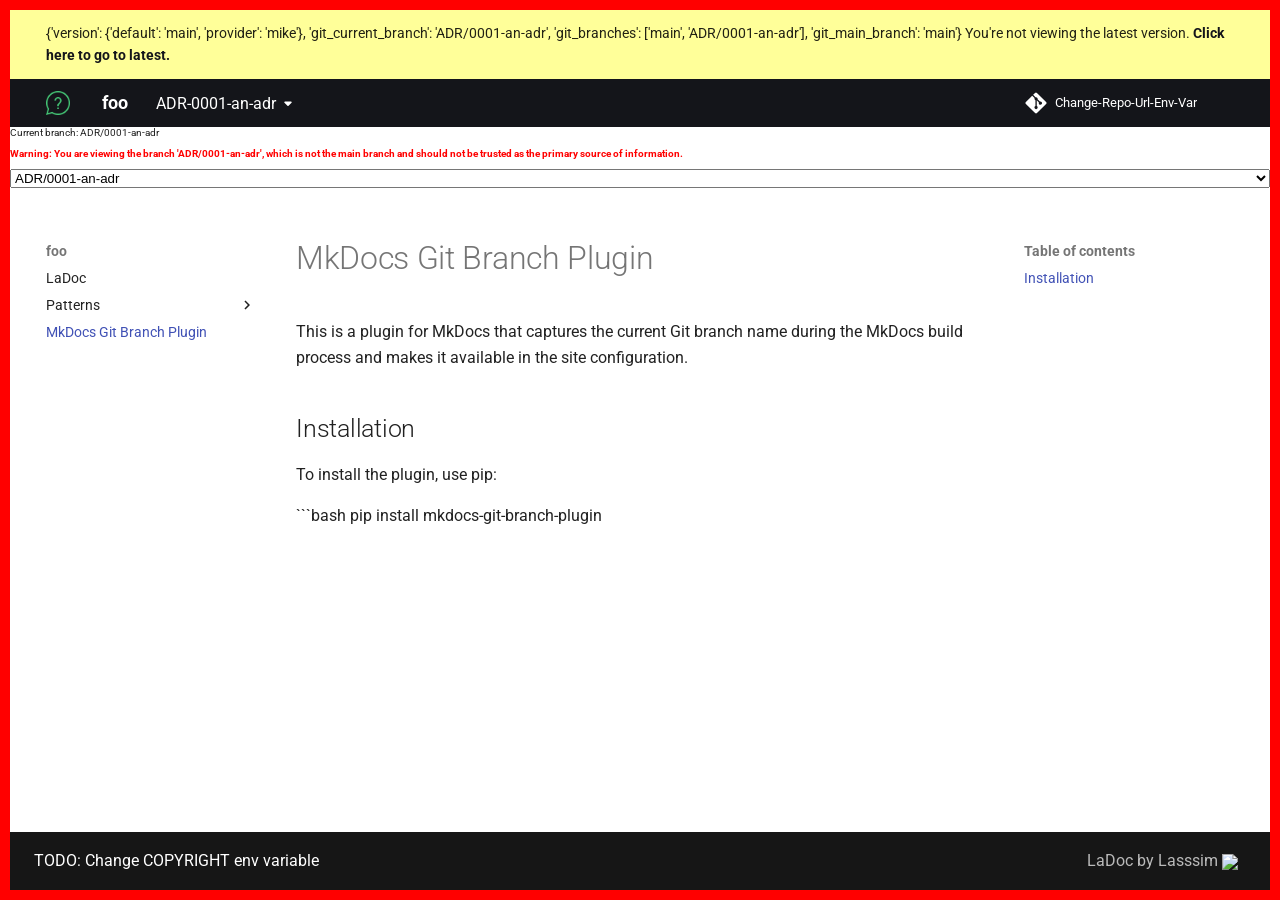
==== commit 05cc51df: "Deployed 7ccd0b5 to ADR-0001-an-adr with MkDocs 1.6.0 and mike 2.1.1" ====
--- a/ADR-0001-an-adr/mkdocs_git_branch_plugin/index.html
+++ b/ADR-0001-an-adr/mkdocs_git_branch_plugin/index.html
@@ -131,6 +131,7 @@
           <aside class="md-banner md-banner--warning">
             <div class="md-banner__inner md-grid md-typeset">
               
+  {'version': {'default': 'main', 'provider': 'mike'}, 'git_current_branch': 'ADR/0001-an-adr', 'git_branches': ['main', 'ADR/0001-an-adr'], 'git_main_branch': 'main'}
   You're not viewing the latest version.
   <a href="../.."> 
     <strong>Click here to go to latest.</strong>
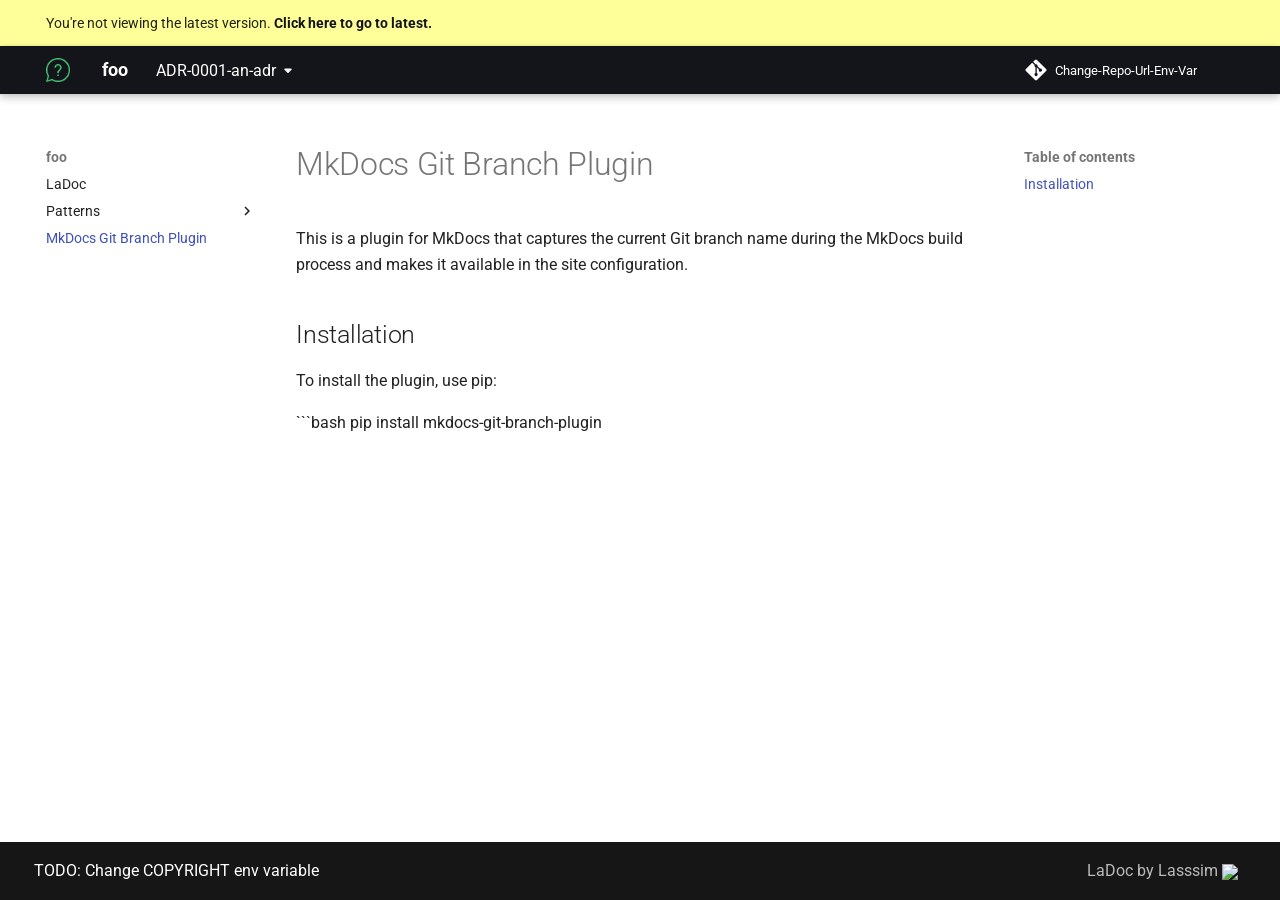
==== commit 5603adc9: "Deployed 7ccd0b5 to ADR-0001-an-adr with MkDocs 1.6.0 and mike 2.1.1" ====
--- a/ADR-0001-an-adr/mkdocs_git_branch_plugin/index.html
+++ b/ADR-0001-an-adr/mkdocs_git_branch_plugin/index.html
@@ -32,18 +32,6 @@
 
 
     
-
-
-    
-    <style>
-
-      
-      body {
-        border: 10px solid red;
-      }
-    </style>
-    
-
 
     <style>
       .play-button-svg {
@@ -131,7 +119,6 @@
           <aside class="md-banner md-banner--warning">
             <div class="md-banner__inner md-grid md-typeset">
               
-  {'version': {'default': 'main', 'provider': 'mike'}, 'git_current_branch': 'ADR/0001-an-adr', 'git_branches': ['main', 'ADR/0001-an-adr'], 'git_main_branch': 'main'}
   You're not viewing the latest version.
   <a href="../.."> 
     <strong>Click here to go to latest.</strong>
@@ -144,7 +131,6 @@
       </div>
     
     
-  
       
 
   
@@ -199,30 +185,6 @@
   
 </header>
     
-
-  
-    Current branch: ADR/0001-an-adr
-
-    
-      <p style="color: red; font-weight: bold;">Warning: You are viewing the branch 'ADR/0001-an-adr', which is not the main branch and should not be trusted as the primary source of information.</p>
-       
-
-    <select id="branchSelect" onchange="location = this.value;">
-      
-        <option value="/main">main</option>
-      
-        <option value="/ADR/0001-an-adr">ADR/0001-an-adr</option>
-      
-    </select>
-
-    <script>
-      document.getElementById("branchSelect").value = "/ADR/0001-an-adr";
-    </script>
-  
-
-
-
-
     <div class="md-container" data-md-component="container">
       
       
@@ -630,7 +592,10 @@
     
 
     <script>
-
+      var el = document.querySelector("body")
+      var outdated = __md_get("__outdated", sessionStorage)
+      if (outdated === true && el)
+        el.classList.add("outdated")
     </script>
 
     <script>
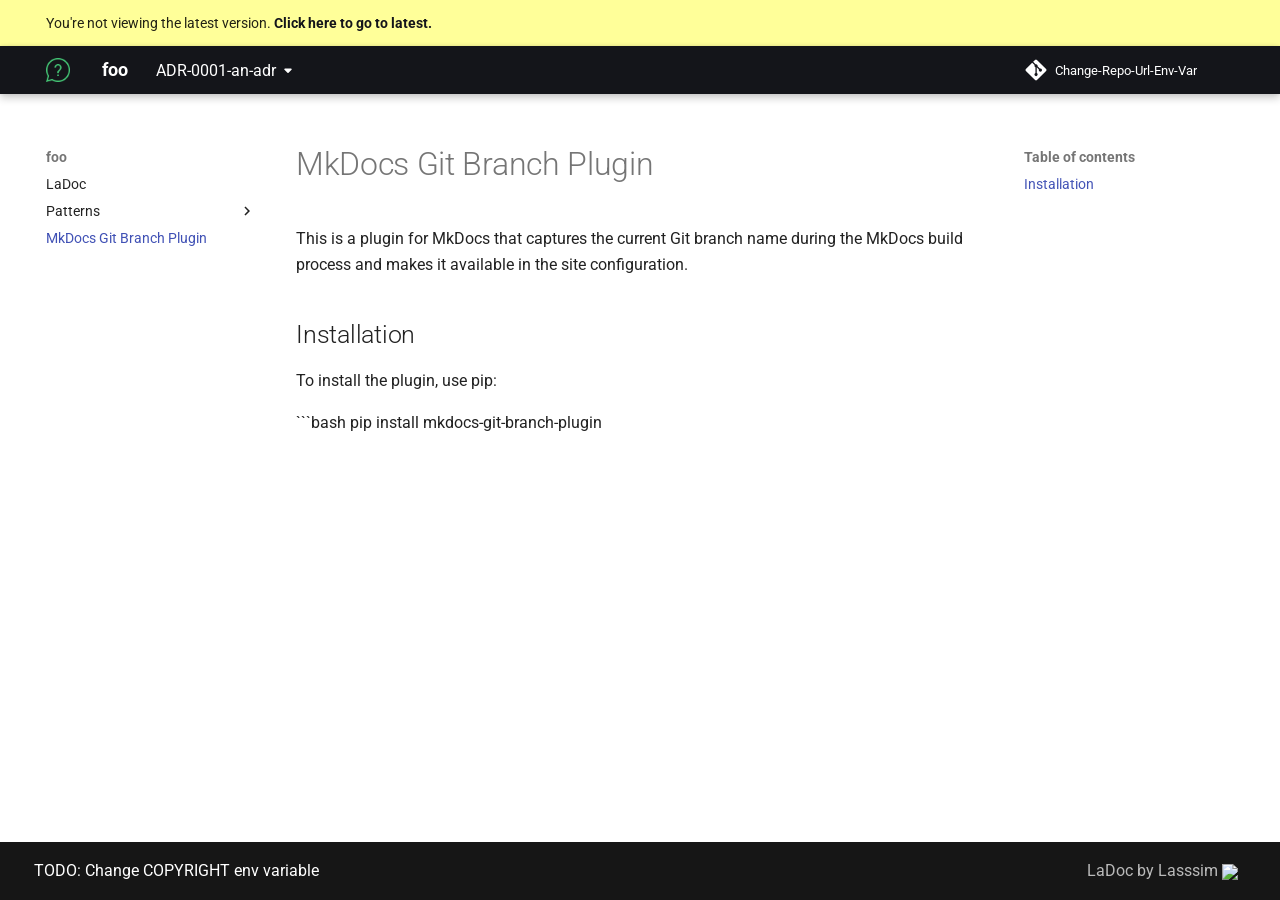
==== commit 200131b2: "Deployed 7ccd0b5 to ADR-0001-an-adr with MkDocs 1.6.0 and mike 2.1.1" ====
--- a/ADR-0001-an-adr/mkdocs_git_branch_plugin/index.html
+++ b/ADR-0001-an-adr/mkdocs_git_branch_plugin/index.html
@@ -51,6 +51,10 @@
 
       body > header > nav > a > img {
         width: 100% !important;
+      }
+
+      body.outdated {
+        border: 5px solid red;
       }
 
     </style>
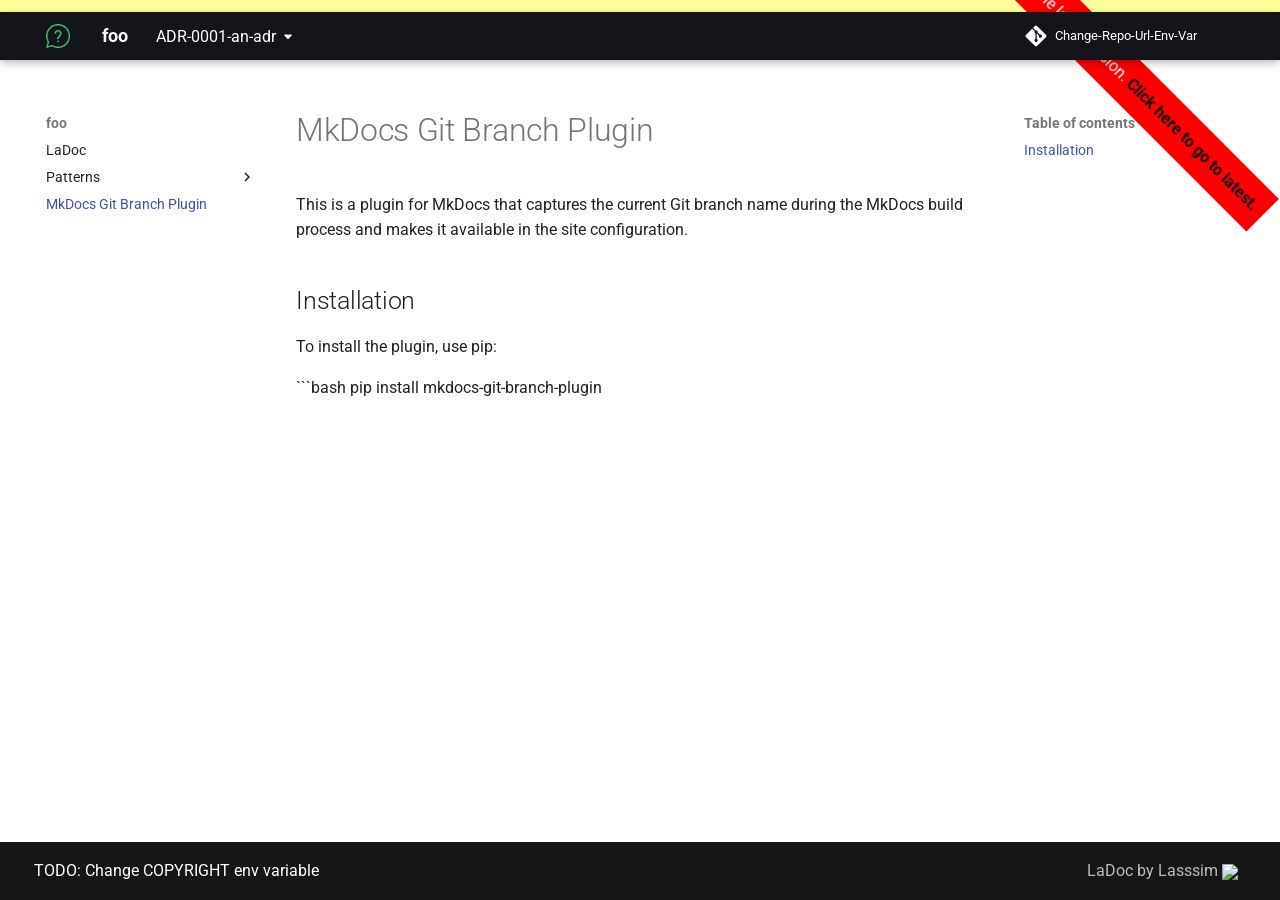
==== commit 27375e53: "Deployed 7ccd0b5 to ADR-0001-an-adr with MkDocs 1.6.0 and mike 2.1.1" ====
--- a/ADR-0001-an-adr/mkdocs_git_branch_plugin/index.html
+++ b/ADR-0001-an-adr/mkdocs_git_branch_plugin/index.html
@@ -55,6 +55,18 @@
 
       body.outdated {
         border: 5px solid red;
+      }
+
+      .ribbon {
+        position: fixed;
+        right: -50px;
+        top: 30px;
+        z-index: 1;
+        padding: 10px;
+        background-color: #f00;
+        color: #fff;
+        transform: rotate(45deg);
+        font-size: 16px;
       }
 
     </style>
@@ -123,10 +135,12 @@
           <aside class="md-banner md-banner--warning">
             <div class="md-banner__inner md-grid md-typeset">
               
-  You're not viewing the latest version.
-  <a href="../.."> 
-    <strong>Click here to go to latest.</strong>
-  </a>
+  <div class="ribbon">
+    You're not viewing the latest version.
+    <a href="../.."> 
+      <strong>Click here to go to latest.</strong>
+    </a>
+  </div>
 
             </div>
             <script>var el=document.querySelector("[data-md-component=outdated]"),outdated=__md_get("__outdated",sessionStorage);!0===outdated&&el&&(el.hidden=!1)</script>
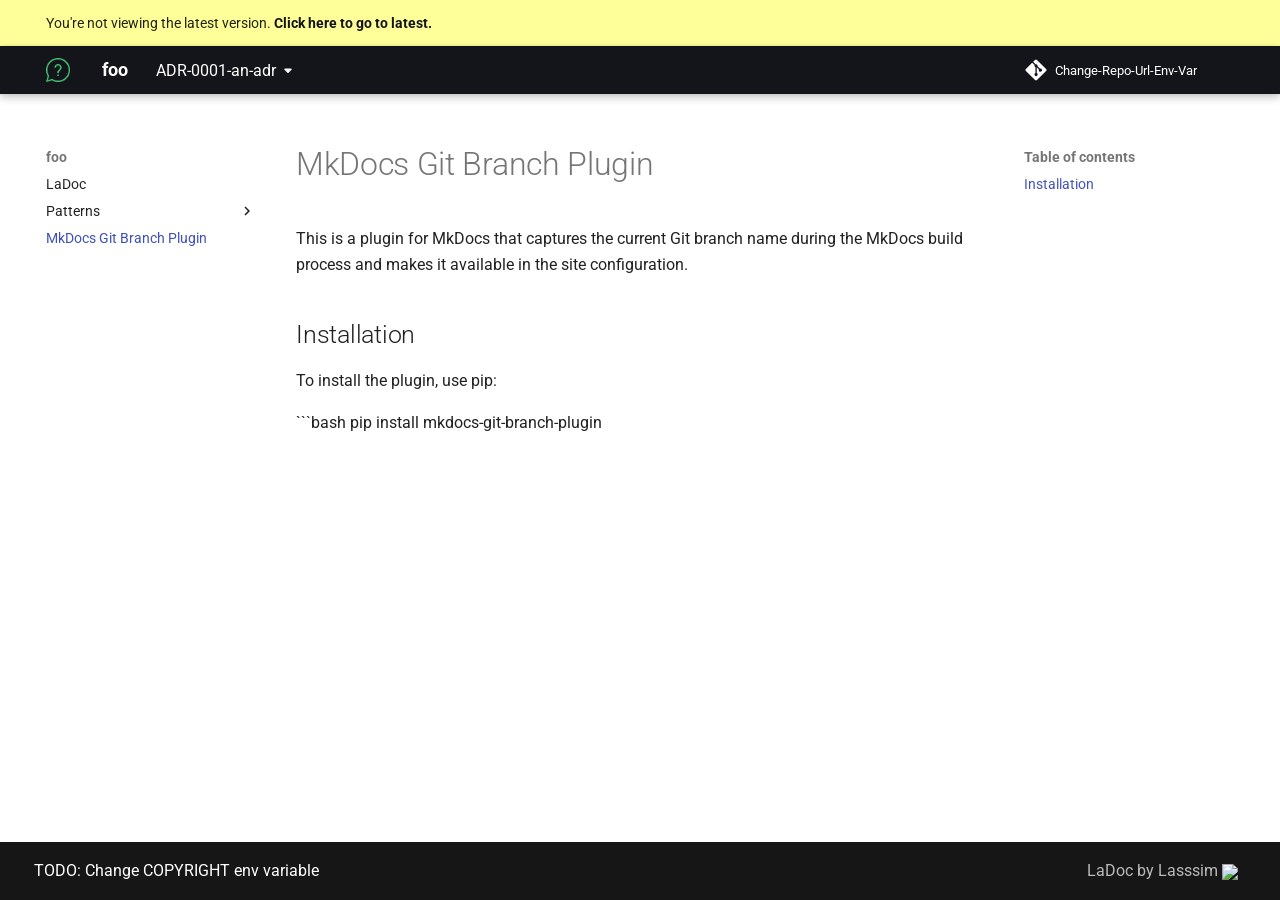
==== commit aaa7e43a: "Deployed 7ccd0b5 to ADR-0001-an-adr with MkDocs 1.6.0 and mike 2.1.1" ====
--- a/ADR-0001-an-adr/mkdocs_git_branch_plugin/index.html
+++ b/ADR-0001-an-adr/mkdocs_git_branch_plugin/index.html
@@ -57,17 +57,6 @@
         border: 5px solid red;
       }
 
-      .ribbon {
-        position: fixed;
-        right: -50px;
-        top: 30px;
-        z-index: 1;
-        padding: 10px;
-        background-color: #f00;
-        color: #fff;
-        transform: rotate(45deg);
-        font-size: 16px;
-      }
 
     </style>
 
@@ -135,12 +124,10 @@
           <aside class="md-banner md-banner--warning">
             <div class="md-banner__inner md-grid md-typeset">
               
-  <div class="ribbon">
-    You're not viewing the latest version.
-    <a href="../.."> 
-      <strong>Click here to go to latest.</strong>
-    </a>
-  </div>
+  You're not viewing the latest version.
+  <a href="../.."> 
+    <strong>Click here to go to latest.</strong>
+  </a>
 
             </div>
             <script>var el=document.querySelector("[data-md-component=outdated]"),outdated=__md_get("__outdated",sessionStorage);!0===outdated&&el&&(el.hidden=!1)</script>
